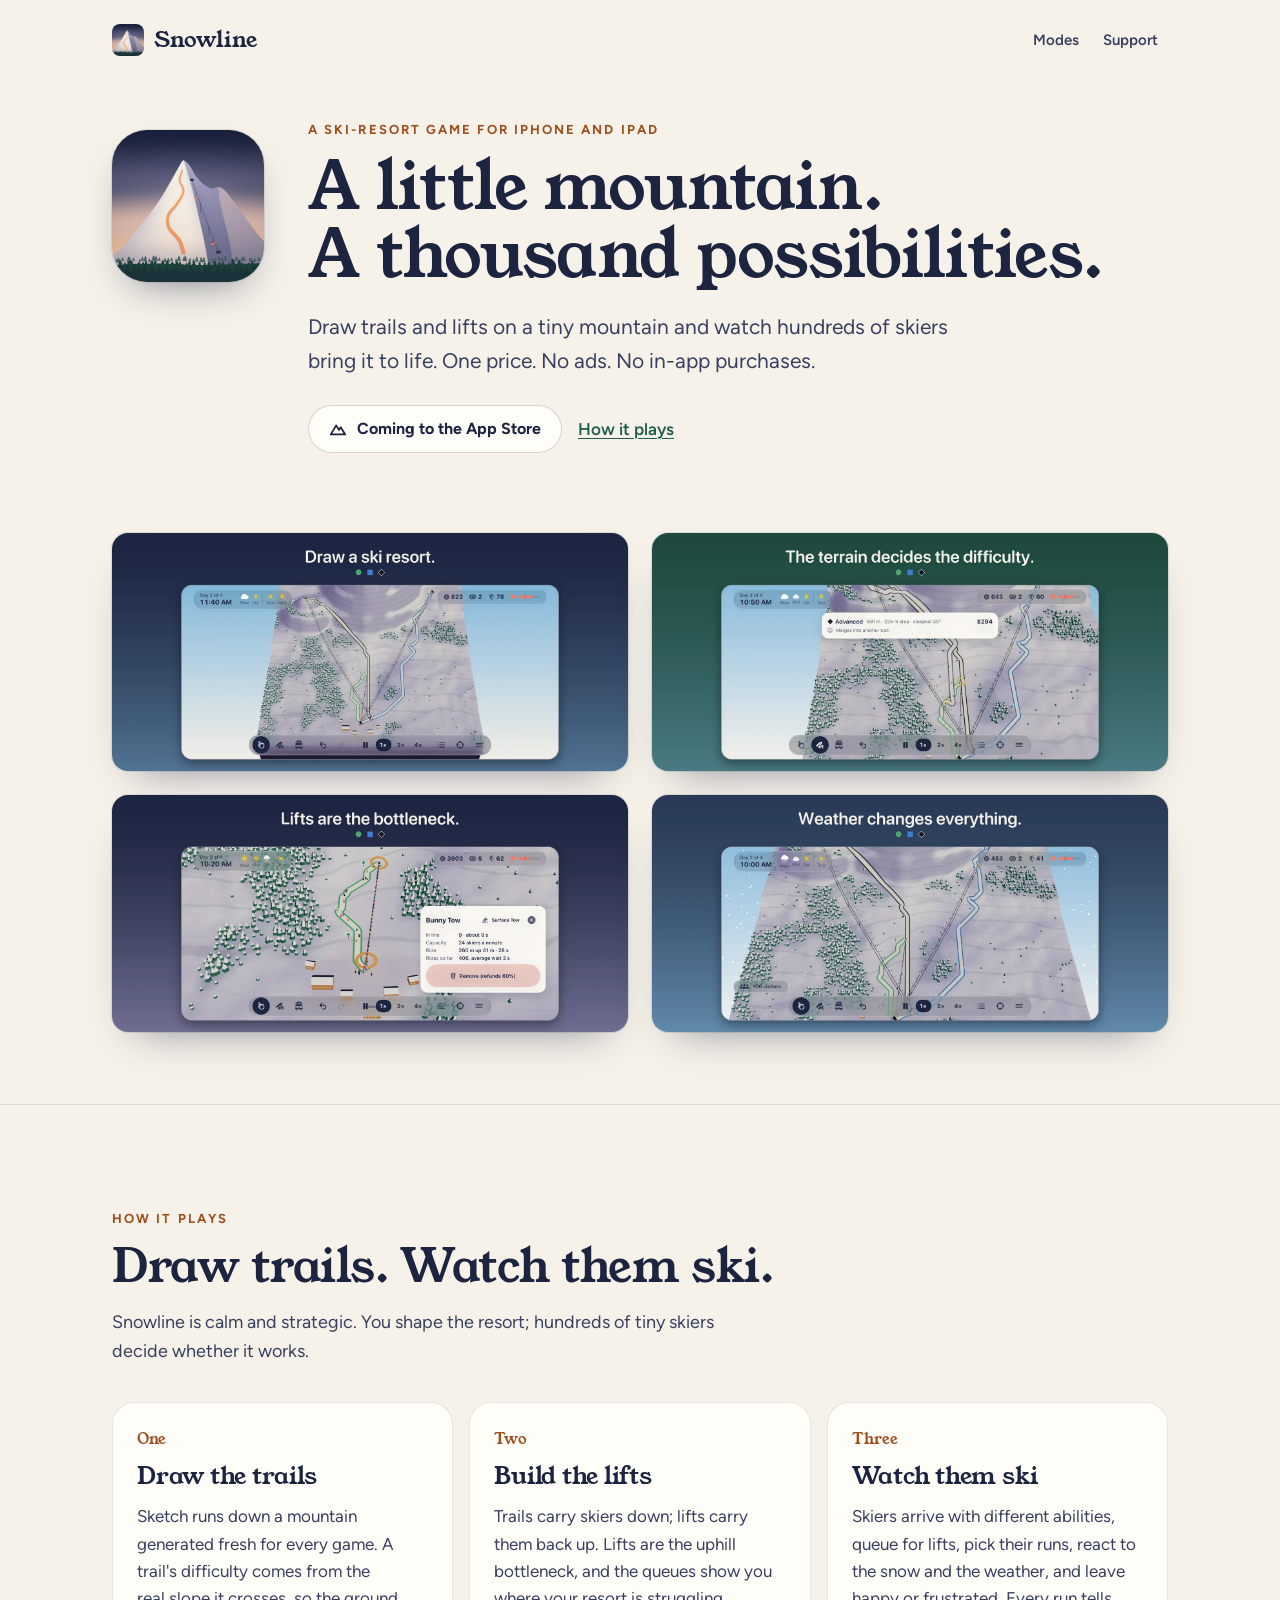
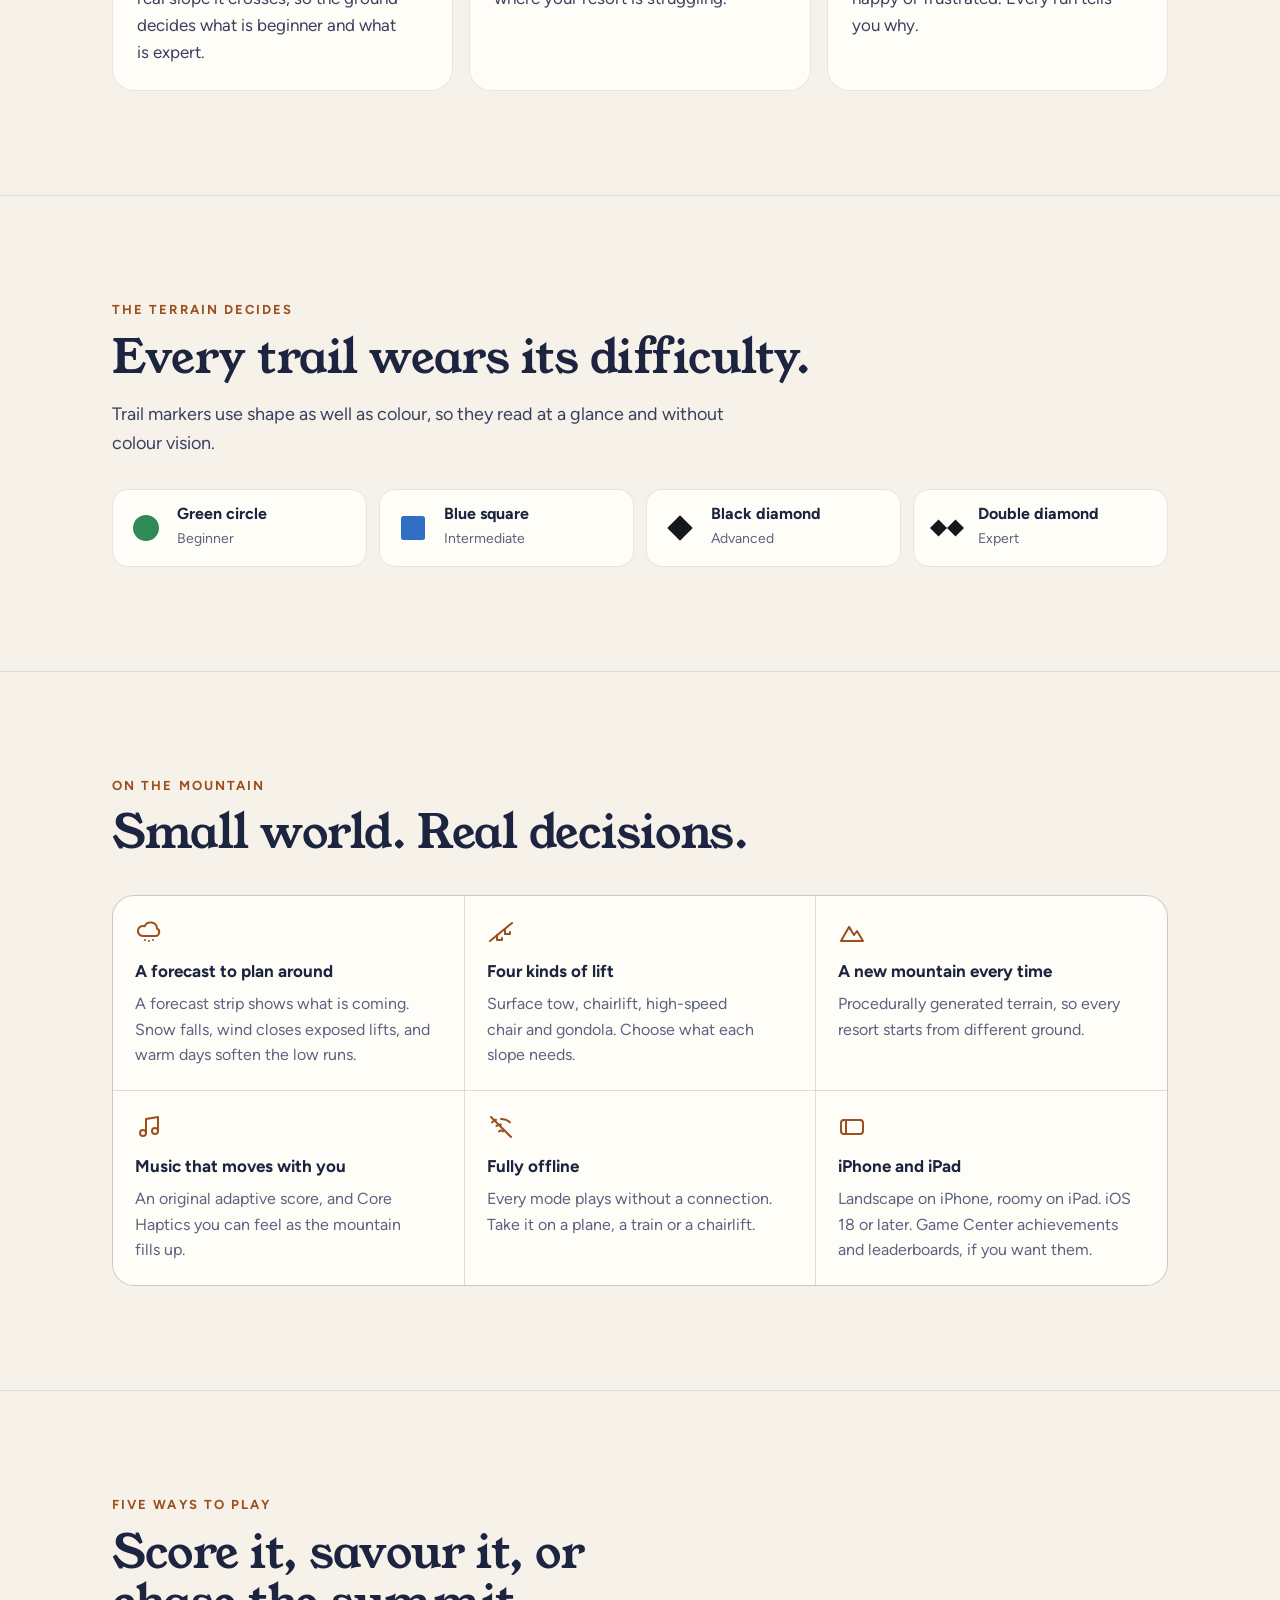
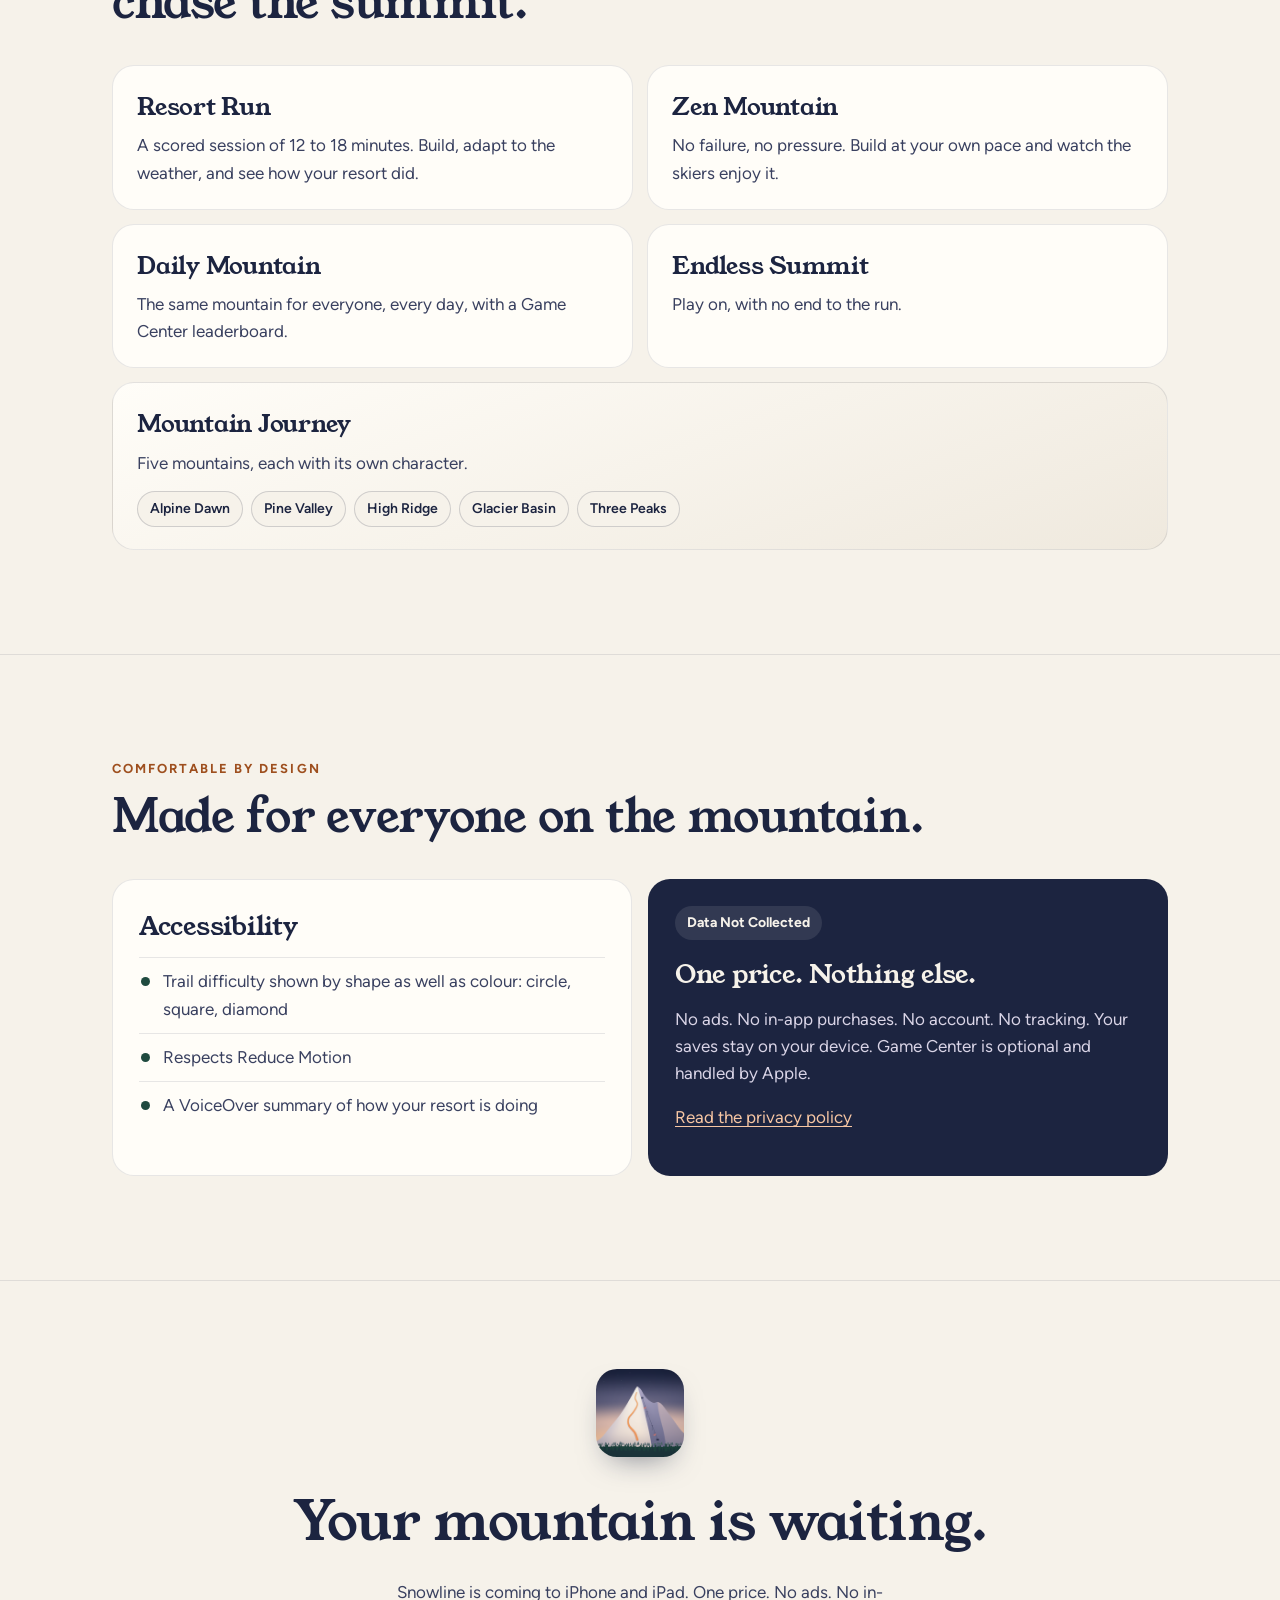
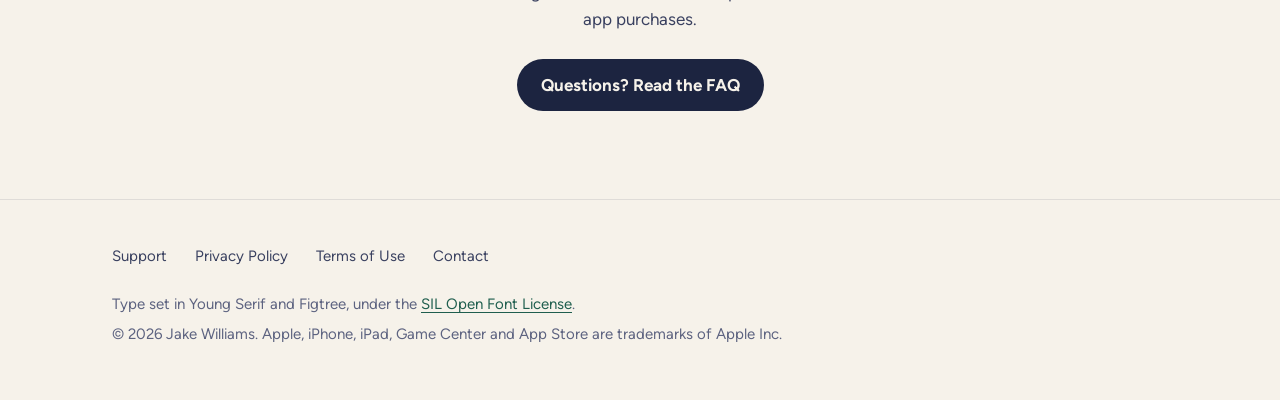
==== index.html @ d4b4fb96 "Update screenshots, icon and listing copy from the Snowline repo" ====
<!DOCTYPE html>
<html lang="en">
<head>
<meta charset="UTF-8">
<meta name="viewport" content="width=device-width, initial-scale=1">
<title>Snowline: Ski Resort Builder for iPhone and iPad</title>
<meta name="description" content="Snowline is a calm, strategic ski-resort game. Draw trails and lifts on a miniature mountain and watch hundreds of tiny skiers bring it to life. One price. No ads. No in-app purchases.">
<meta name="color-scheme" content="light dark">
<meta name="theme-color" content="#F6F2EA" media="(prefers-color-scheme: light)">
<meta name="theme-color" content="#141A30" media="(prefers-color-scheme: dark)">
<link rel="canonical" href="https://jakeintech.github.io/snowline-site/">
<link rel="icon" type="image/png" href="assets/img/favicon.png">
<link rel="apple-touch-icon" href="assets/img/apple-touch-icon.png">
<meta property="og:type" content="website">
<meta property="og:site_name" content="Snowline">
<meta property="og:title" content="Snowline: a little mountain, a thousand possibilities">
<meta property="og:description" content="A calm, strategic ski-resort game. Draw trails and lifts; hundreds of tiny skiers do the rest.">
<meta property="og:url" content="https://jakeintech.github.io/snowline-site/">
<meta property="og:image" content="https://jakeintech.github.io/snowline-site/assets/img/og.png">
<meta property="og:image:width" content="1200">
<meta property="og:image:height" content="630">
<meta property="og:image:alt" content="Snowline. A little mountain. A thousand possibilities.">
<meta name="twitter:card" content="summary_large_image">
<meta name="twitter:title" content="Snowline: a little mountain, a thousand possibilities">
<meta name="twitter:description" content="A calm, strategic ski-resort game for iPhone and iPad. Draw trails. Watch them ski.">
<meta name="twitter:image" content="https://jakeintech.github.io/snowline-site/assets/img/og.png">
<link rel="preload" href="assets/fonts/young-serif-400.woff2" as="font" type="font/woff2" crossorigin>
<link rel="preload" href="assets/fonts/figtree-var.woff2" as="font" type="font/woff2" crossorigin>
<link rel="stylesheet" href="assets/site.css">
<script type="application/ld+json">
{
  "@context": "https://schema.org",
  "@type": "VideoGame",
  "name": "Snowline: Ski Resort Builder",
  "description": "A calm, strategic ski-resort game. Draw trails and lifts on a procedurally generated miniature mountain and watch hundreds of tiny autonomous skiers bring it to life.",
  "genre": ["Simulation", "Strategy"],
  "gamePlatform": ["iPhone", "iPad"],
  "operatingSystem": "iOS 18 or later",
  "applicationCategory": "GameApplication",
  "url": "https://jakeintech.github.io/snowline-site/",
  "author": { "@type": "Person", "name": "Jake Williams" }
}
</script>
</head>
<body>
<a class="skip" href="#main">Skip to content</a>

<header class="wrap site-head">
  <a class="brand" href="./" aria-label="Snowline home">
    <img src="assets/img/icon-192.png" alt="" width="32" height="32">
    Snowline
  </a>
  <nav class="site-nav" aria-label="Site">
    <a href="#modes">Modes</a>
    <a href="support.html">Support</a>
  </nav>
</header>

<main id="main">

<section class="hero">
  <div class="wrap hero-grid">
    <img class="hero-icon" src="assets/img/icon-512.png" width="152" height="152" alt="The Snowline app icon: a snowy miniature mountain at dusk with a curving trail and a chairlift.">
    <div>
      <p class="tag">A ski-resort game for iPhone and iPad</p>
      <h1><span class="line">A little mountain.</span> <span class="line">A thousand possibilities.</span></h1>
      <!-- promo:start -->
      <p class="lede">Draw trails and lifts on a tiny mountain and watch hundreds of skiers bring it to life. One price. No ads. No in-app purchases.</p>
<!-- promo:end -->
      <div class="hero-cta">
        <span class="soon"><svg viewBox="0 0 20 20" fill="none" stroke="currentColor" stroke-width="2" stroke-linecap="round" stroke-linejoin="round" aria-hidden="true"><path d="M2 16 8 6l3 5 2-3 5 8Z"/></svg>Coming to the App Store</span>
        <a href="#how">How it plays</a>
      </div>
    </div>
  </div>
</section>

<section class="showcase" aria-label="A look at Snowline">
  <div class="wrap">
<!-- screenshots:start -->
    <h2 class="visually-hidden">Screenshots</h2>
    <ul class="shots">
      <li><img src="assets/img/shots/01-overview.webp" width="1600" height="736" alt="Draw a ski resort. A whole Snowline resort on its mountain, with trails, lifts and skiers."></li>
      <li><img src="assets/img/shots/02-drawing.webp" width="1600" height="736" loading="lazy" alt="The terrain decides the difficulty. A trail being drawn down the mountain, its difficulty marker set by the slope."></li>
      <li><img src="assets/img/shots/03-queue.webp" width="1600" height="736" loading="lazy" alt="Lifts are the bottleneck. Skiers queueing at the base of a busy lift."></li>
      <li><img src="assets/img/shots/04-snowfall.webp" width="1600" height="736" loading="lazy" alt="Weather changes everything. Snow falling on the resort while the forecast strip shows the weather ahead."></li>
    </ul>
<!-- screenshots:end -->
  </div>
</section>

<section class="section" id="how">
  <div class="wrap">
    <p class="tag">How it plays</p>
    <h2>Draw trails. Watch them ski.</h2>
    <p class="intro">Snowline is calm and strategic. You shape the resort; hundreds of tiny skiers decide whether it works.</p>
    <ol class="steps">
      <li><span class="n">One</span><h3>Draw the trails</h3><p>Sketch runs down a mountain generated fresh for every game. A trail's difficulty comes from the real slope it crosses, so the ground decides what is beginner and what is expert.</p></li>
      <li><span class="n">Two</span><h3>Build the lifts</h3><p>Trails carry skiers down; lifts carry them back up. Lifts are the uphill bottleneck, and the queues show you where your resort is struggling.</p></li>
      <li><span class="n">Three</span><h3>Watch them ski</h3><p>Skiers arrive with different abilities, queue for lifts, pick their runs, react to the snow and the weather, and leave happy or frustrated. Every run tells you why.</p></li>
    </ol>
  </div>
</section>

<section class="section" id="terrain">
  <div class="wrap">
    <p class="tag">The terrain decides</p>
    <h2>Every trail wears its difficulty.</h2>
    <p class="intro">Trail markers use shape as well as colour, so they read at a glance and without colour vision.</p>
    <ul class="markers">
      <li><svg viewBox="0 0 34 34" aria-hidden="true"><circle cx="17" cy="17" r="13" fill="var(--m-green)"/></svg><div><b>Green circle</b><span>Beginner</span></div></li>
      <li><svg viewBox="0 0 34 34" aria-hidden="true"><rect x="5" y="5" width="24" height="24" rx="2.5" fill="var(--m-blue)"/></svg><div><b>Blue square</b><span>Intermediate</span></div></li>
      <li><svg viewBox="0 0 34 34" aria-hidden="true"><rect class="mk-black" x="8" y="8" width="18" height="18" transform="rotate(45 17 17)"/></svg><div><b>Black diamond</b><span>Advanced</span></div></li>
      <li><svg viewBox="0 0 34 34" aria-hidden="true"><rect class="mk-black" x="2.5" y="11" width="12" height="12" transform="rotate(45 8.5 17)"/><rect class="mk-black" x="19.5" y="11" width="12" height="12" transform="rotate(45 25.5 17)"/></svg><div><b>Double diamond</b><span>Expert</span></div></li>
    </ul>
  </div>
</section>

<section class="section" id="features">
  <div class="wrap">
    <p class="tag">On the mountain</p>
    <h2>Small world. Real decisions.</h2>
    <div class="grid">
      <div>
        <svg class="ico" viewBox="0 0 28 28" fill="none" stroke="currentColor" stroke-width="2" stroke-linecap="round" stroke-linejoin="round" aria-hidden="true"><path d="M8 18a5 5 0 1 1 1.6-9.7A6.5 6.5 0 0 1 22 10.5 4 4 0 0 1 21 18Z"/><path d="M10 22v.01M14 23v.01M18 22v.01"/></svg>
        <h3>A forecast to plan around</h3>
        <p>A forecast strip shows what is coming. Snow falls, wind closes exposed lifts, and warm days soften the low runs.</p>
      </div>
      <div>
        <svg class="ico" viewBox="0 0 28 28" fill="none" stroke="currentColor" stroke-width="2" stroke-linecap="round" stroke-linejoin="round" aria-hidden="true"><path d="M3 23 25 5"/><path d="M10 17v5h5v-2M18 11v5h5v-2"/></svg>
        <h3>Four kinds of lift</h3>
        <p>Surface tow, chairlift, high-speed chair and gondola. Choose what each slope needs.</p>
      </div>
      <div>
        <svg class="ico" viewBox="0 0 28 28" fill="none" stroke="currentColor" stroke-width="2" stroke-linecap="round" stroke-linejoin="round" aria-hidden="true"><path d="M3 23 11 9l5 8 3-4 6 10Z"/><path d="M11 9l2 3"/></svg>
        <h3>A new mountain every time</h3>
        <p>Procedurally generated terrain, so every resort starts from different ground.</p>
      </div>
      <div>
        <svg class="ico" viewBox="0 0 28 28" fill="none" stroke="currentColor" stroke-width="2" stroke-linecap="round" stroke-linejoin="round" aria-hidden="true"><path d="M11 20V6l12-2v14"/><circle cx="8" cy="20" r="3"/><circle cx="20" cy="18" r="3"/></svg>
        <h3>Music that moves with you</h3>
        <p>An original adaptive score, and Core Haptics you can feel as the mountain fills up.</p>
      </div>
      <div>
        <svg class="ico" viewBox="0 0 28 28" fill="none" stroke="currentColor" stroke-width="2" stroke-linecap="round" stroke-linejoin="round" aria-hidden="true"><path d="M4 4l20 20"/><path d="M9.5 13a6 6 0 0 1 4.4-1.6M5 9.4a12 12 0 0 1 4-2.6M14 6a12 12 0 0 1 9 3.4M12 18.5a2.5 2.5 0 0 1 4 0"/></svg>
        <h3>Fully offline</h3>
        <p>Every mode plays without a connection. Take it on a plane, a train or a chairlift.</p>
      </div>
      <div>
        <svg class="ico" viewBox="0 0 28 28" fill="none" stroke="currentColor" stroke-width="2" stroke-linecap="round" stroke-linejoin="round" aria-hidden="true"><rect x="3" y="7" width="22" height="14" rx="3"/><path d="M8 7v14"/></svg>
        <h3>iPhone and iPad</h3>
        <p>Landscape on iPhone, roomy on iPad. iOS 18 or later. Game Center achievements and leaderboards, if you want them.</p>
      </div>
    </div>
  </div>
</section>

<section class="section" id="modes">
  <div class="wrap">
    <p class="tag">Five ways to play</p>
    <h2>Score it, savour it, or chase the summit.</h2>
    <ul class="modes">
      <li><h3>Resort Run</h3><p>A scored session of 12 to 18 minutes. Build, adapt to the weather, and see how your resort did.</p></li>
      <li><h3>Zen Mountain</h3><p>No failure, no pressure. Build at your own pace and watch the skiers enjoy it.</p></li>
      <li><h3>Daily Mountain</h3><p>The same mountain for everyone, every day, with a Game Center leaderboard.</p></li>
      <li><h3>Endless Summit</h3><p>Play on, with no end to the run.</p></li>
      <li class="journey"><h3>Mountain Journey</h3><p>Five mountains, each with its own character.</p>
        <ul class="peaks" aria-label="The five Journey mountains">
          <li>Alpine Dawn</li><li>Pine Valley</li><li>High Ridge</li><li>Glacier Basin</li><li>Three Peaks</li>
        </ul>
      </li>
    </ul>
  </div>
</section>

<section class="section" id="accessibility">
  <div class="wrap">
    <p class="tag">Comfortable by design</p>
    <h2>Made for everyone on the mountain.</h2>
    <div class="split">
      <div class="panel">
        <h3>Accessibility</h3>
        <ul>
          <li>Trail difficulty shown by shape as well as colour: circle, square, diamond</li>
          <li>Respects Reduce Motion</li>
          <li>A VoiceOver summary of how your resort is doing</li>
        </ul>
      </div>
      <div class="panel privacy">
        <span class="label">Data Not Collected</span>
        <h3>One price. Nothing else.</h3>
        <p>No ads. No in-app purchases. No account. No tracking. Your saves stay on your device. Game Center is optional and handled by Apple.</p>
        <p><a href="privacy-policy.html">Read the privacy policy</a></p>
      </div>
    </div>
  </div>
</section>

<section class="closing">
  <div class="wrap">
    <img src="assets/img/icon-192.png" width="88" height="88" alt="">
    <h2>Your mountain is waiting.</h2>
    <p>Snowline is coming to iPhone and iPad. One price. No ads. No in-app purchases.</p>
    <a class="btn" href="support.html">Questions? Read the FAQ</a>
  </div>
</section>

</main>

<footer class="site-foot">
  <div class="wrap">
    <nav aria-label="Footer">
      <a href="support.html">Support</a>
      <a href="privacy-policy.html">Privacy Policy</a>
      <a href="terms-of-service.html">Terms of Use</a>
      <a href="mailto:info@jakeawilliams.com">Contact</a>
    </nav>
    <p>Type set in Young Serif and Figtree, under the <a href="assets/fonts/OFL-YoungSerif.txt">SIL Open Font License</a>.</p>
    <p>&copy; 2026 Jake Williams. Apple, iPhone, iPad, Game Center and App Store are trademarks of Apple Inc.</p>
  </div>
</footer>
<script>
  // The illustration is animated with SVG; hold it still for people who prefer reduced motion.
  (function () {
    var svg = document.querySelector("svg.anim");
    if (!svg || !svg.pauseAnimations) return;
    var mq = window.matchMedia("(prefers-reduced-motion: reduce)");
    function apply() { if (mq.matches) svg.pauseAnimations(); else svg.unpauseAnimations(); }
    if (mq.addEventListener) mq.addEventListener("change", apply);
    apply();
  })();
</script>
</body>
</html>
---- assets/site.css ----
/* Snowline site. Palette from the game: evergreen, glacier blue, ivory snow, lavender shadow,
   amber, coral, sunset peach and twilight navy. Type: Young Serif (display) and Figtree (text),
   both SIL Open Font License, self-hosted (see fonts/OFL-*.txt). */
@font-face { font-family: "Young Serif"; src: url("fonts/young-serif-400.woff2") format("woff2"); font-weight: 400; font-style: normal; font-display: swap; }
@font-face { font-family: "Figtree"; src: url("fonts/figtree-var.woff2") format("woff2"); font-weight: 300 900; font-style: normal; font-display: swap; }

:root {
  /* brand */
  --evergreen: #1F4A3F;
  --glacier: #7FB7D9;
  --ivory: #F6F2EA;
  --lavender: #A9A2C9;
  --amber: #F2A65A;
  --coral: #EE7B6A;
  --peach: #F7C6A3;
  --navy: #1C2440;
  /* trail markers */
  --m-green: #2E8B57;
  --m-blue: #2F6FC4;
  --m-black: #15171F;

  /* light theme (default) */
  --bg: #F6F2EA;
  --bg2: #EFE9DE;
  --card: #FFFDF8;
  --ink: #1C2440;
  --ink2: #3A4160;
  --ink3: #5D6380;
  --line: rgba(28, 36, 64, 0.10);
  --line2: rgba(28, 36, 64, 0.18);
  --link: #1F5E4E;
  --link-hover: #1C2440;
  --btn-bg: #1C2440;
  --btn-ink: #F6F2EA;
  --btn-hover: #2B3660;
  --accent: #9E4F1E;           /* amber, darkened for 4.5:1+ on ivory and card */
  --focus: #2F6FC4;
  --sky-top: #1C2440;
  --sky-mid: #6E6A9A;
  --sky-low: #F7C6A3;
  --snow: #F6F2EA;
  --snow-shade: #A9A2C9;
  --pine: #1F4A3F;
  --pine-far: #4F7A72;
  --serif: "Young Serif", "Iowan Old Style", Georgia, serif;
  --sans: "Figtree", -apple-system, BlinkMacSystemFont, "Helvetica Neue", Arial, sans-serif;
  --gutter: 16px;
  --wide: 1120px;
  --text: 680px;
  --radius: 22px;
  color-scheme: light;
}

@media (prefers-color-scheme: dark) {
  :root:not([data-theme="light"]) {
    --bg: #141A30;
    --bg2: #1A2140;
    --card: #1F274A;
    --ink: #F6F2EA;
    --ink2: #D9D4E6;
    --ink3: #A9A6C2;
    --line: rgba(246, 242, 234, 0.09);
    --line2: rgba(246, 242, 234, 0.16);
    --link: #9CCBE6;
    --link-hover: #F7C6A3;
    --btn-bg: #F2A65A;
    --btn-ink: #1C2440;
    --btn-hover: #F7C6A3;
    --accent: #F2A65A;
    --focus: #9CCBE6;
    --sky-top: #0E1226;
    --sky-mid: #3A3D6A;
    --sky-low: #B9786C;
    --snow: #D9D4E6;
    --snow-shade: #6F6A99;
    --pine: #163A33;
    --pine-far: #2C524C;
    --m-black: #0B0C12;
    color-scheme: dark;
  }
}
:root[data-theme="dark"] {
  --bg: #141A30; --bg2: #1A2140; --card: #1F274A;
  --ink: #F6F2EA; --ink2: #D9D4E6; --ink3: #A9A6C2;
  --line: rgba(246, 242, 234, 0.09); --line2: rgba(246, 242, 234, 0.16);
  --link: #9CCBE6; --link-hover: #F7C6A3;
  --btn-bg: #F2A65A; --btn-ink: #1C2440; --btn-hover: #F7C6A3;
  --accent: #F2A65A; --focus: #9CCBE6;
  --sky-top: #0E1226; --sky-mid: #3A3D6A; --sky-low: #B9786C;
  --snow: #D9D4E6; --snow-shade: #6F6A99; --pine: #163A33; --pine-far: #2C524C; --m-black: #0B0C12;
  color-scheme: dark;
}

* { box-sizing: border-box; }
html { -webkit-text-size-adjust: 100%; scroll-behavior: smooth; }
body {
  margin: 0;
  background: var(--bg);
  color: var(--ink2);
  font-family: var(--sans);
  font-size: 17px;
  line-height: 1.6;
  -webkit-font-smoothing: antialiased;
  overflow-x: hidden;
}
img, svg { max-width: 100%; height: auto; display: block; }
a { color: var(--link); text-underline-offset: 3px; text-decoration-thickness: 1px; }
a:hover { color: var(--link-hover); }
:focus-visible { outline: 3px solid var(--focus); outline-offset: 3px; border-radius: 6px; }
h1, h2, h3 { color: var(--ink); font-family: var(--serif); font-weight: 400; letter-spacing: -0.01em; text-wrap: balance; margin: 0; }
p { margin: 0 0 1em; text-wrap: pretty; }
.wrap { max-width: var(--wide); margin: 0 auto; padding: 0 var(--gutter); }
.skip { position: absolute; left: -999px; }
.skip:focus { left: var(--gutter); top: 12px; background: var(--card); color: var(--ink); padding: 8px 12px; z-index: 10; }
.visually-hidden { position: absolute; width: 1px; height: 1px; overflow: hidden; clip: rect(0 0 0 0); white-space: nowrap; }

.tag {
  font-size: 13px;
  font-weight: 700;
  letter-spacing: 0.16em;
  text-transform: uppercase;
  color: var(--accent);
  margin: 0 0 12px;
}

/* Header */
.site-head { display: flex; align-items: center; justify-content: space-between; gap: 16px; padding-top: 18px; padding-bottom: 18px; }
.brand { display: inline-flex; align-items: center; gap: 10px; color: var(--ink); text-decoration: none; font-family: var(--serif); font-size: 22px; min-height: 44px; }
.brand img { width: 32px; height: 32px; border-radius: 8px; }
.site-nav { display: flex; align-items: center; gap: 4px; font-size: 15px; font-weight: 600; }
.site-nav a { color: var(--ink2); text-decoration: none; padding: 10px 10px; border-radius: 10px; }
.site-nav a:hover { color: var(--ink); background: var(--bg2); }

/* Buttons and badges */
.btn {
  display: inline-flex; align-items: center; justify-content: center; gap: 10px;
  min-height: 52px; padding: 0 24px;
  background: var(--btn-bg); color: var(--btn-ink);
  border-radius: 999px; text-decoration: none;
  font-weight: 700; font-size: 17px;
  transition: background-color 0.15s ease;
}
.btn:hover { background: var(--btn-hover); color: var(--btn-ink); }
.soon {
  display: inline-flex; align-items: center; gap: 10px; min-height: 48px; padding: 0 20px;
  border: 1.5px solid var(--line2); border-radius: 999px; color: var(--ink); font-weight: 700; font-size: 16px;
  background: var(--card);
}
.soon svg { width: 18px; height: 18px; flex: none; }
.fine { font-size: 15px; color: var(--ink3); margin: 14px 0 0; }

/* Hero */
.hero { position: relative; padding: 24px 0 56px; }
.hero-grid { display: grid; gap: 32px; align-items: center; }
.hero-icon { width: 112px; height: 112px; border-radius: 26px; box-shadow: 0 18px 40px -18px rgba(28, 36, 64, 0.55), 0 0 0 1px var(--line); }
.hero h1 { font-size: clamp(40px, 8.4vw, 66px); line-height: 1.04; margin: 22px 0 0; }
.hero h1 .line { display: block; }
.hero .lede { font-size: clamp(18px, 2.3vw, 21px); color: var(--ink2); max-width: 32em; margin: 20px 0 28px; }
.hero-cta { display: flex; flex-wrap: wrap; align-items: center; gap: 12px 16px; }
.hero-cta a { font-weight: 600; }

/* Showcase: screenshots or the illustration */
.showcase { padding: 8px 0 72px; }
.scene {
  border-radius: calc(var(--radius) + 6px); overflow: hidden;
  box-shadow: 0 30px 60px -30px rgba(28, 36, 64, 0.5), 0 0 0 1px var(--line);
  background: var(--sky-top);
}
.scene svg { width: 100%; height: auto; }
.scene-note { text-align: center; font-size: 15px; color: var(--ink3); margin: 16px 0 0; }
.shots { display: grid; grid-template-columns: 1fr; gap: 18px; margin: 0; padding: 0; list-style: none; }
.shots figure { margin: 0; }
.shots img { width: 100%; border-radius: 16px; box-shadow: 0 20px 40px -24px rgba(28, 36, 64, 0.55), 0 0 0 1px var(--line); }
.shots figcaption { font-size: 15px; color: var(--ink3); margin-top: 10px; }

/* Sections */
.section { padding: 72px 0; border-top: 1px solid var(--line); }
.section h2 { font-size: clamp(30px, 5.2vw, 46px); line-height: 1.1; max-width: 18em; }
.section .intro { max-width: 36em; margin-top: 16px; font-size: 18px; }

/* How it plays */
.steps { list-style: none; margin: 36px 0 0; padding: 0; display: grid; gap: 16px; counter-reset: step; }
.steps li { background: var(--card); border: 1px solid var(--line); border-radius: var(--radius); padding: 24px; position: relative; }
.steps .n { font-family: var(--serif); font-size: 15px; color: var(--accent); display: block; margin-bottom: 6px; }
.steps h3 { font-size: 24px; margin-bottom: 8px; }
.steps p { margin: 0; }

/* Trail markers */
.markers { list-style: none; margin: 32px 0 0; padding: 0; display: grid; grid-template-columns: repeat(2, 1fr); gap: 12px; }
.markers li { display: flex; align-items: center; gap: 14px; background: var(--card); border: 1px solid var(--line); border-radius: 16px; padding: 14px 16px; }
.markers svg { width: 34px; height: 34px; flex: none; }
.markers b { display: block; color: var(--ink); font-size: 16px; line-height: 1.25; }
.markers span { font-size: 14px; color: var(--ink3); }
.mk-black { fill: var(--m-black); stroke: var(--ink); stroke-width: 0; }
:root[data-theme="dark"] .mk-black { stroke-width: 1.5; }
@media (prefers-color-scheme: dark) { :root:not([data-theme="light"]) .mk-black { stroke-width: 1.5; } }

/* Feature grid */
.grid { display: grid; grid-template-columns: 1fr; gap: 1px; background: var(--line); border: 1px solid var(--line); border-radius: var(--radius); overflow: hidden; margin-top: 36px; }
.grid > div { background: var(--card); padding: 22px; }
.grid h3 { font-family: var(--sans); font-weight: 700; font-size: 17px; letter-spacing: 0; margin-bottom: 6px; }
.grid p { font-size: 16px; margin: 0; color: var(--ink3); }
.grid .ico { width: 28px; height: 28px; margin-bottom: 12px; color: var(--accent); }

/* Modes */
.modes { list-style: none; margin: 36px 0 0; padding: 0; display: grid; gap: 14px; }
.modes li { border-radius: var(--radius); padding: 22px 24px; background: var(--card); border: 1px solid var(--line); }
.modes h3 { font-size: 24px; margin-bottom: 6px; }
.modes p { margin: 0; }
.modes .journey { background: linear-gradient(160deg, var(--card), var(--bg2)); }
.peaks { display: flex; flex-wrap: wrap; gap: 8px; margin: 14px 0 0; padding: 0; list-style: none; }
.peaks li { padding: 6px 12px; border-radius: 999px; background: var(--bg); border: 1px solid var(--line2); font-size: 14px; font-weight: 600; color: var(--ink); }

/* Accessibility and privacy */
.split { display: grid; gap: 16px; margin-top: 36px; }
.panel { background: var(--card); border: 1px solid var(--line); border-radius: var(--radius); padding: 26px; }
.panel h3 { font-size: 26px; margin-bottom: 10px; }
.panel ul { margin: 0; padding: 0; list-style: none; }
.panel li { padding: 10px 0 10px 24px; border-top: 1px solid var(--line); position: relative; }
.panel li::before { content: ""; position: absolute; left: 2px; top: 19px; width: 9px; height: 9px; border-radius: 50%; background: var(--evergreen); }
:root[data-theme="dark"] .panel li::before { background: var(--glacier); }
@media (prefers-color-scheme: dark) { :root:not([data-theme="light"]) .panel li::before { background: var(--glacier); } }
.panel.privacy { background: var(--navy); border-color: transparent; color: #D9D4E6; }
.panel.privacy h3 { color: var(--ivory); }
.panel.privacy a { color: var(--peach); }
.panel.privacy .label { display: inline-block; margin-bottom: 14px; padding: 6px 12px; border-radius: 999px; background: rgba(246, 242, 234, 0.1); color: var(--ivory); font-weight: 700; font-size: 14px; }

/* Closing */
.closing { padding: 88px 0; text-align: center; border-top: 1px solid var(--line); }
.closing img { width: 88px; height: 88px; border-radius: 21px; margin: 0 auto 22px; box-shadow: 0 14px 30px -14px rgba(28, 36, 64, 0.55); }
.closing h2 { font-size: clamp(32px, 6vw, 54px); margin-bottom: 14px; }
.closing p { max-width: 30em; margin: 0 auto 26px; }

/* Footer */
.site-foot { border-top: 1px solid var(--line); padding: 34px 0 48px; font-size: 15px; color: var(--ink3); }
.site-foot nav { display: flex; flex-wrap: wrap; gap: 4px 8px; margin: 0 0 14px -10px; }
.site-foot nav a { color: var(--ink2); text-decoration: none; padding: 10px; border-radius: 10px; }
.site-foot nav a:hover { color: var(--ink); background: var(--bg2); }
.site-foot p { margin: 0 0 6px; max-width: 56em; }

/* FAQ */
.faq { max-width: var(--text); margin-top: 20px; }
.faq details { border-top: 1px solid var(--line2); }
.faq details:last-child { border-bottom: 1px solid var(--line2); }
.faq summary { cursor: pointer; list-style: none; padding: 16px 40px 16px 0; min-height: 44px; position: relative; color: var(--ink); font-weight: 700; font-size: 17px; }
.faq summary::-webkit-details-marker { display: none; }
.faq summary::after { content: "+"; position: absolute; right: 6px; top: 10px; font-family: var(--serif); font-size: 26px; color: var(--accent); }
.faq details[open] summary::after { content: "\2013"; }
.faq details p { margin: 0 0 18px; max-width: 36em; }

/* Text pages: privacy, terms, support */
.doc { max-width: var(--text); margin: 0 auto; padding: 28px var(--gutter) 80px; }
.doc h1 { font-size: clamp(38px, 7vw, 56px); line-height: 1.08; margin-bottom: 10px; }
.doc .updated { font-size: 13px; font-weight: 700; letter-spacing: 0.12em; text-transform: uppercase; color: var(--ink3); margin-bottom: 30px; }
.doc h2 { font-size: 26px; margin: 44px 0 12px; }
.doc h3 { font-family: var(--sans); font-weight: 700; font-size: 17px; letter-spacing: 0; margin: 26px 0 8px; }
.doc ul { padding-left: 20px; margin: 0 0 1em; }
.doc li { margin-bottom: 6px; }
.doc strong { color: var(--ink); font-weight: 700; }
.summary { background: var(--card); border: 1px solid var(--line2); border-radius: var(--radius); padding: 22px 24px; margin: 0 0 12px; }
.summary p:last-child, .summary ul:last-child { margin-bottom: 0; }
.table-wrap { overflow-x: auto; margin: 0 0 1em; border: 1px solid var(--line2); border-radius: 14px; }
table { border-collapse: collapse; width: 100%; min-width: 520px; font-size: 15px; }
th, td { text-align: left; vertical-align: top; padding: 12px 14px; border-bottom: 1px solid var(--line); }
tr:last-child td { border-bottom: 0; }
th { font-size: 12px; font-weight: 700; letter-spacing: 0.12em; text-transform: uppercase; color: var(--ink3); background: var(--bg2); }
td:first-child { color: var(--ink); }
.contact-card { background: var(--card); border: 1.5px solid var(--accent); border-radius: var(--radius); padding: 24px; margin: 0 0 20px; }
.contact-card h2 { margin-top: 0; }
.contact-card p:last-child { margin-bottom: 0; }

@media (min-width: 720px) {
  :root { --gutter: 32px; }
  .hero { padding: 40px 0 72px; }
  .hero-grid { grid-template-columns: auto 1fr; gap: 44px; align-items: start; }
  .hero-icon { width: 152px; height: 152px; border-radius: 35px; margin-top: 10px; }
  .hero h1 { margin-top: 0; }
  .steps { grid-template-columns: repeat(3, 1fr); }
  .markers { grid-template-columns: repeat(4, 1fr); }
  .grid { grid-template-columns: repeat(3, 1fr); }
  .modes { grid-template-columns: repeat(2, 1fr); }
  .modes .journey { grid-column: span 2; }
  .split { grid-template-columns: 1fr 1fr; }
  .shots { grid-template-columns: 1fr 1fr; gap: 24px; }
  .section { padding: 104px 0; }
}
@media (prefers-reduced-motion: reduce) {
  html { scroll-behavior: auto; }
  .btn { transition: none; }
  .scene .skier { animation: none !important; }
}

/* Illustration pines */
.pine-far { fill: var(--pine-far); }
.pine { fill: var(--pine); }
.pine-near { fill: var(--navy); }
:root[data-theme="dark"] .pine-near { fill: #0B1020; }
@media (prefers-color-scheme: dark) { :root:not([data-theme="light"]) .pine-near { fill: #0B1020; } }
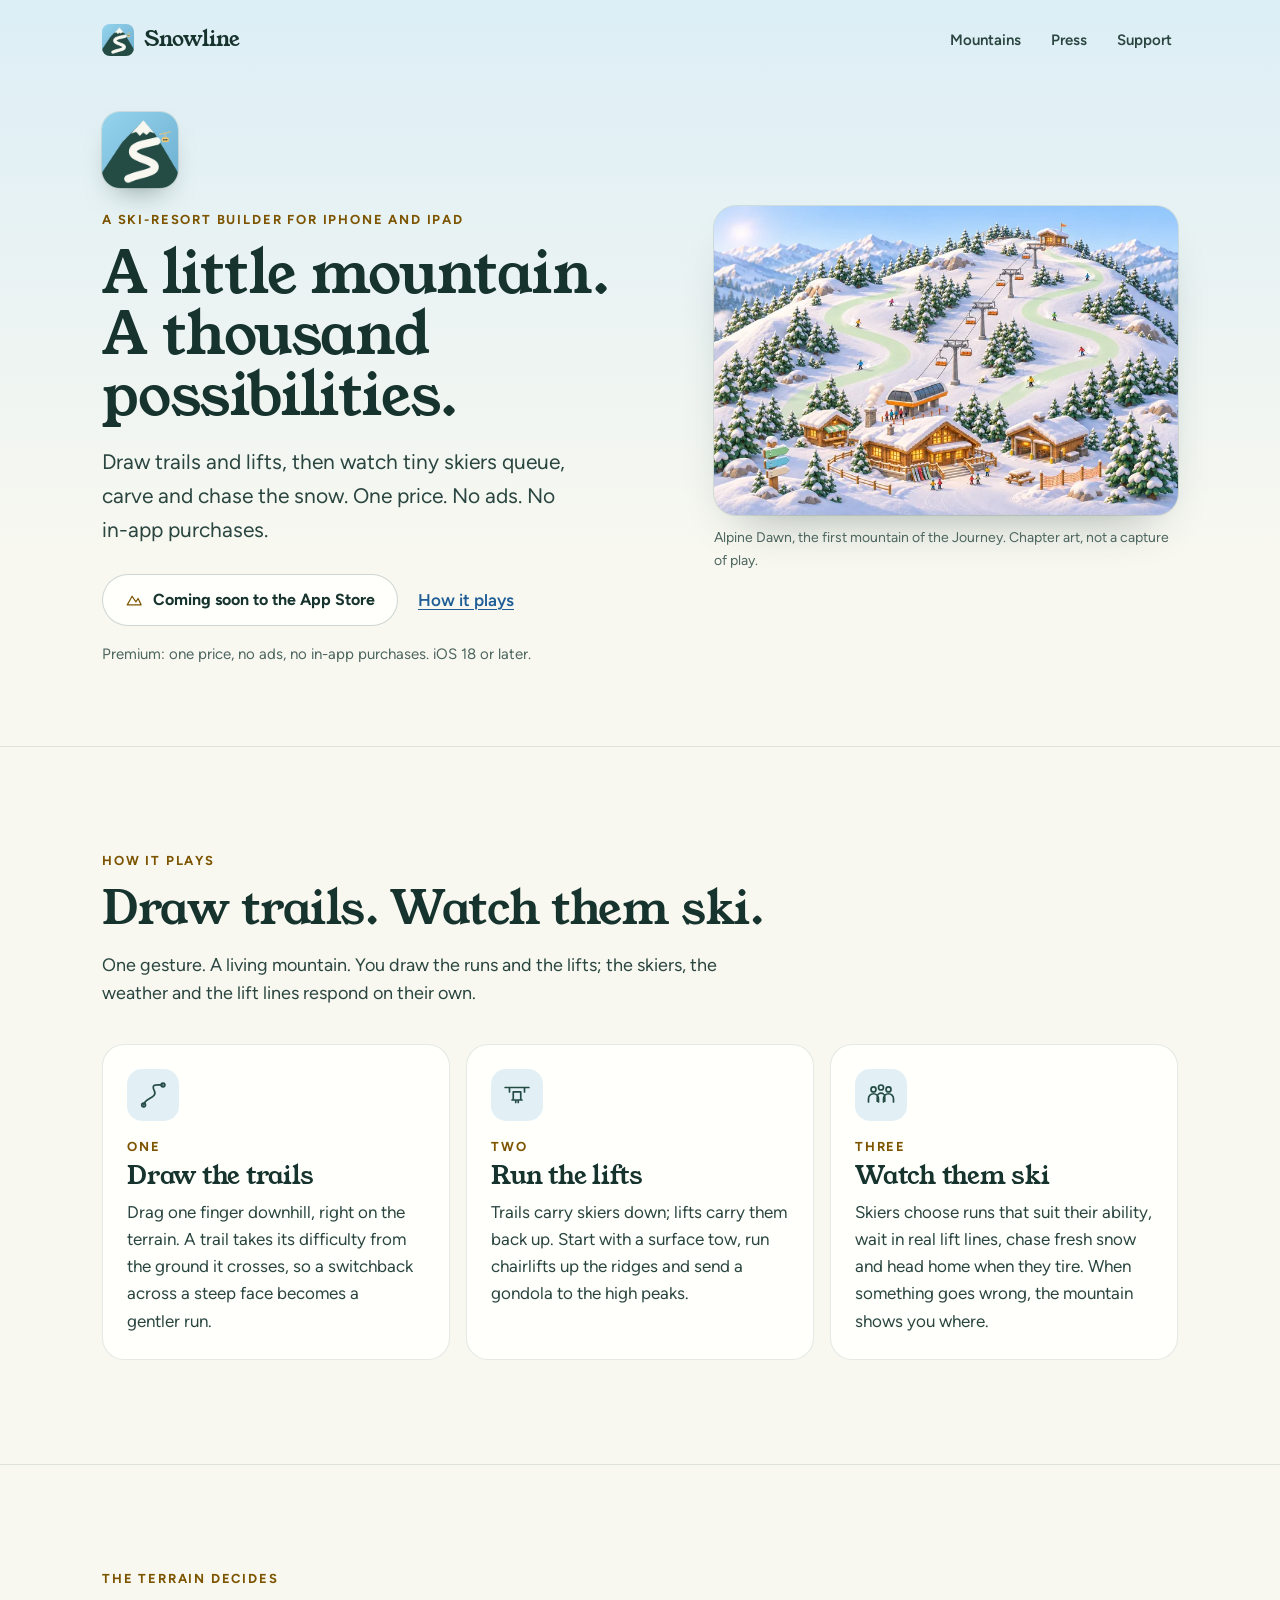
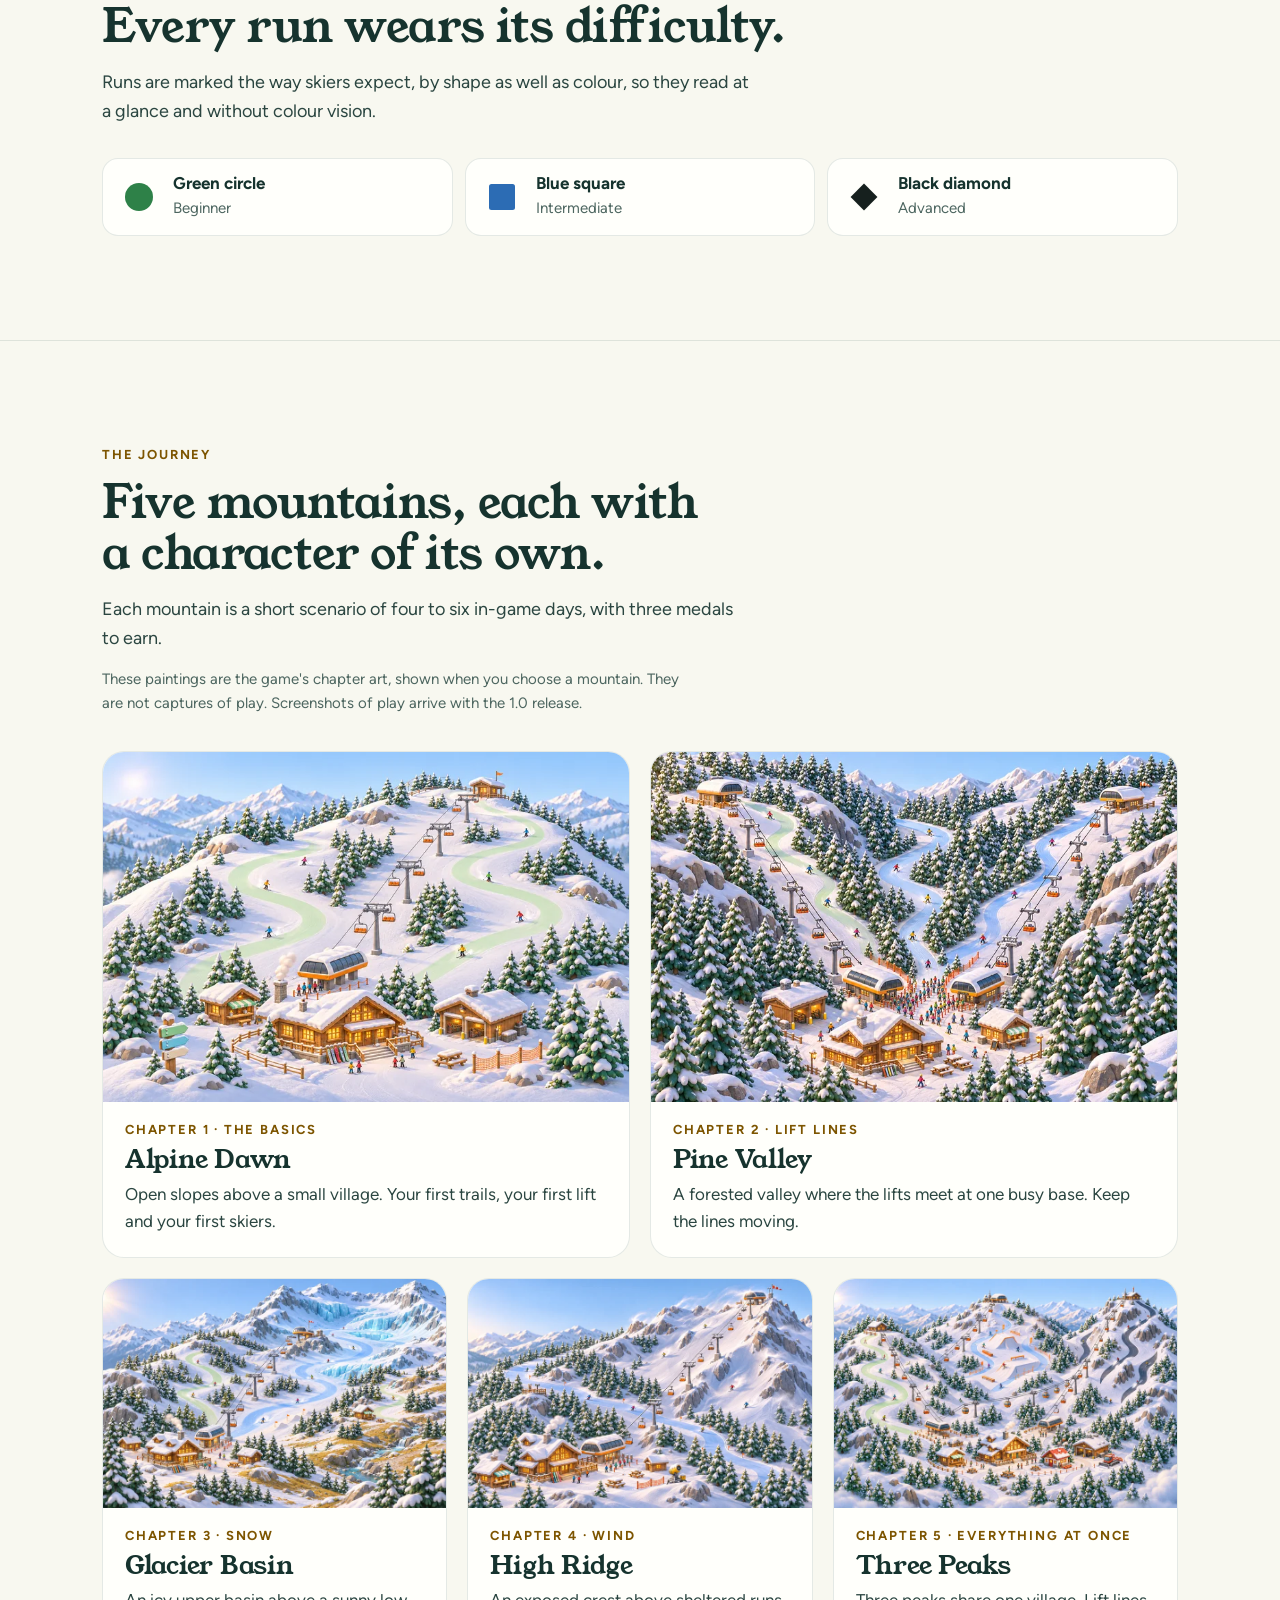
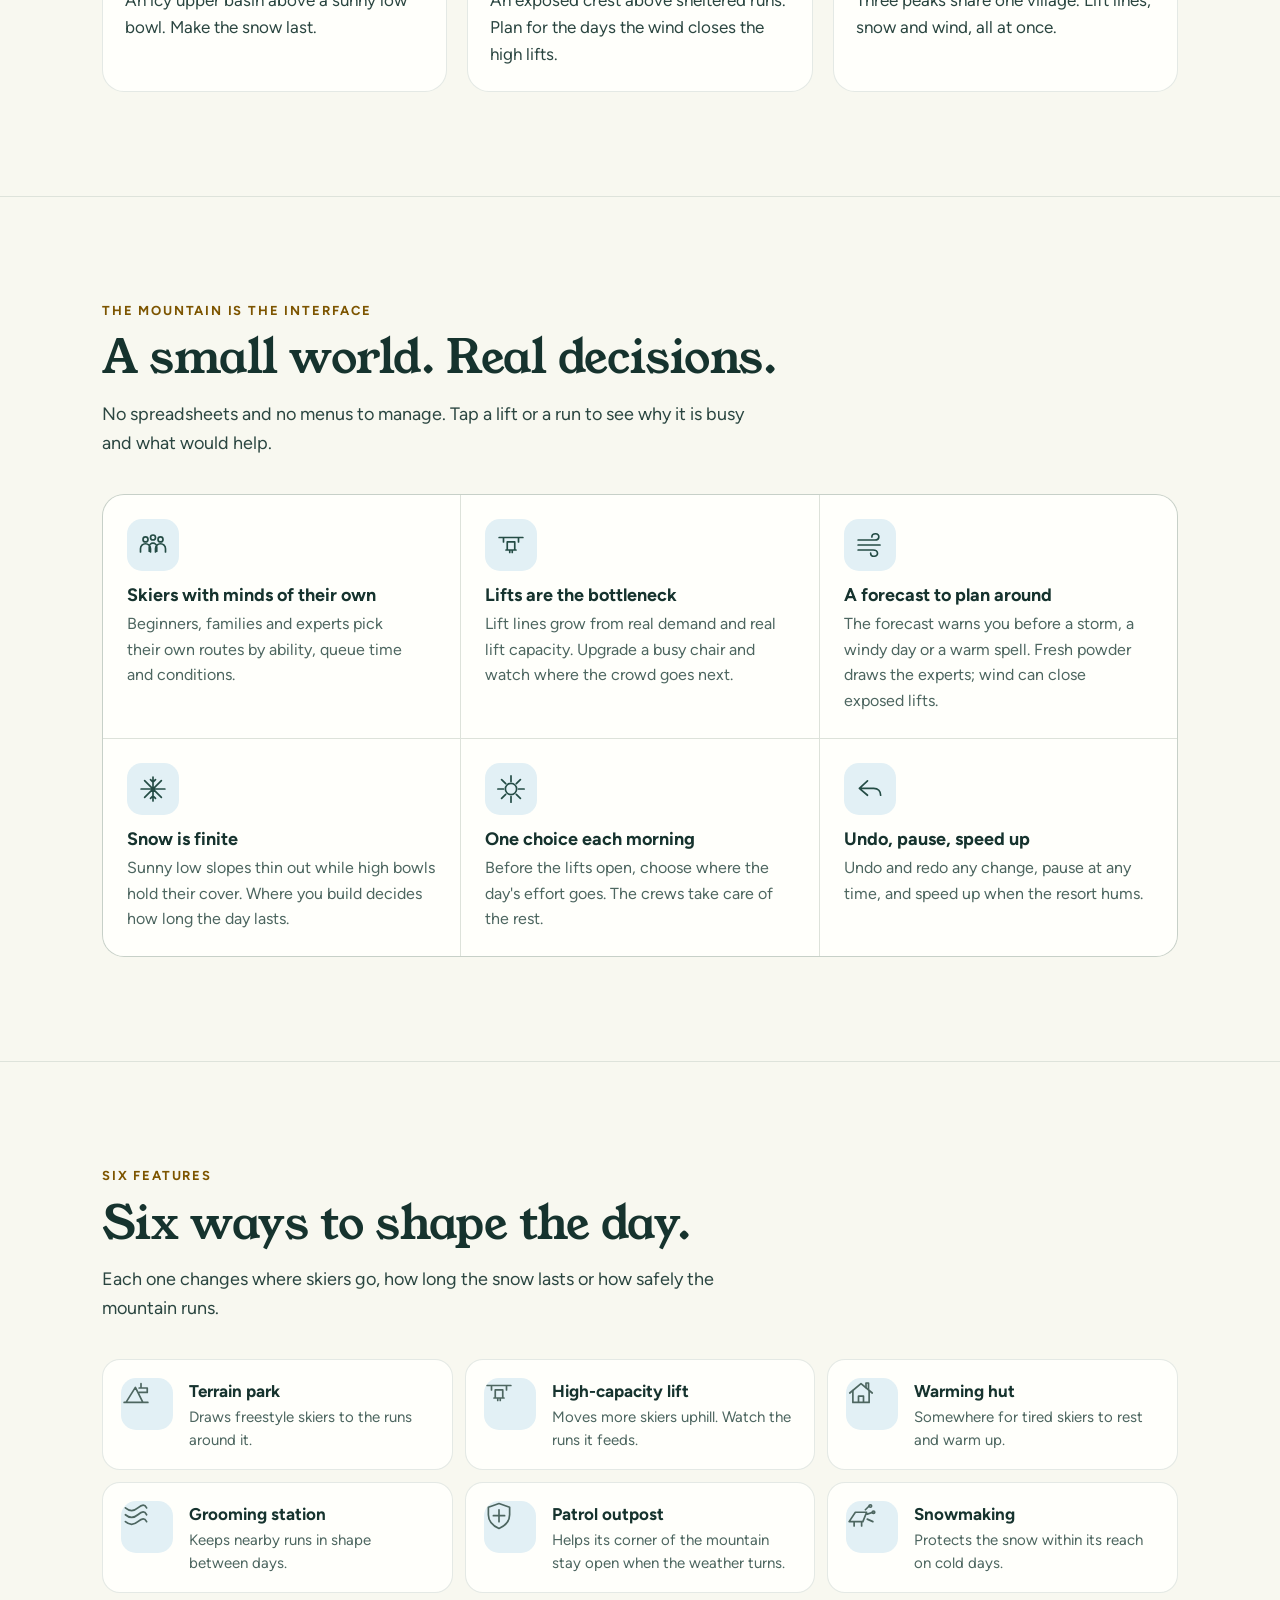
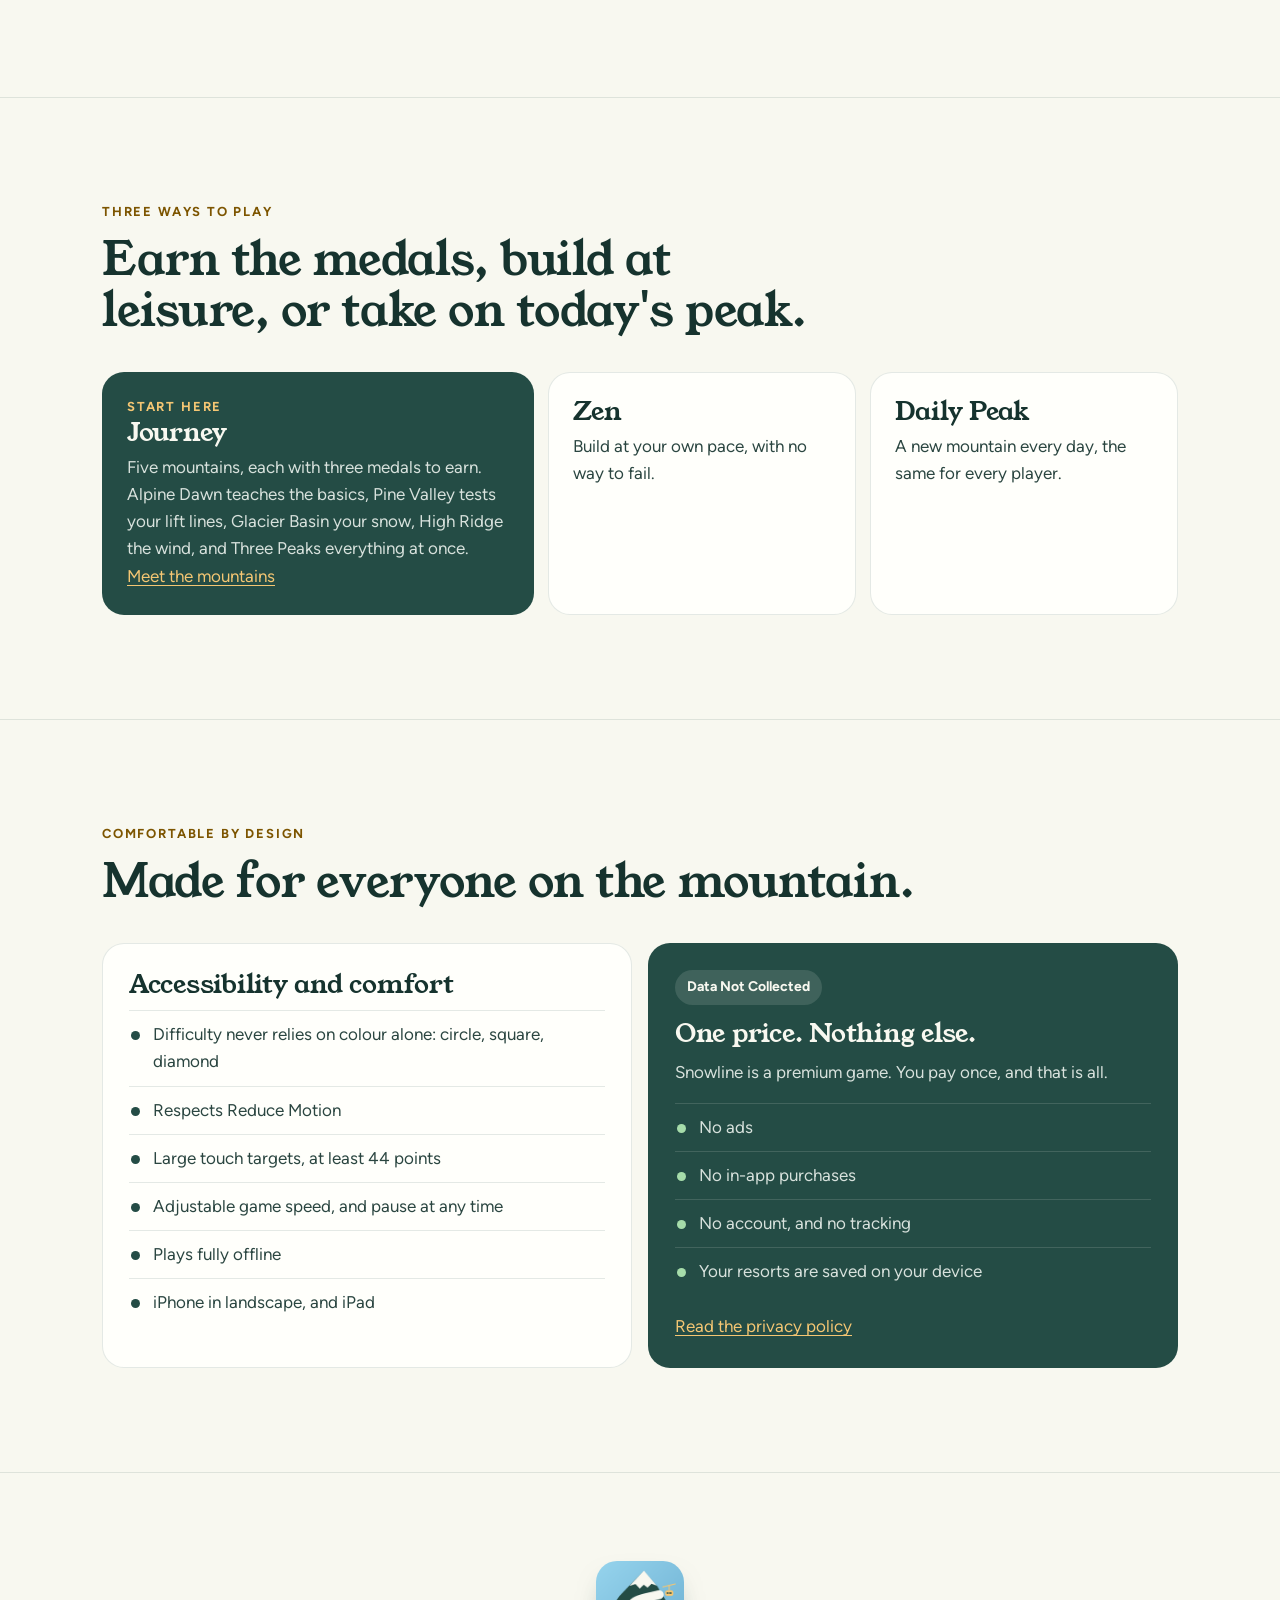
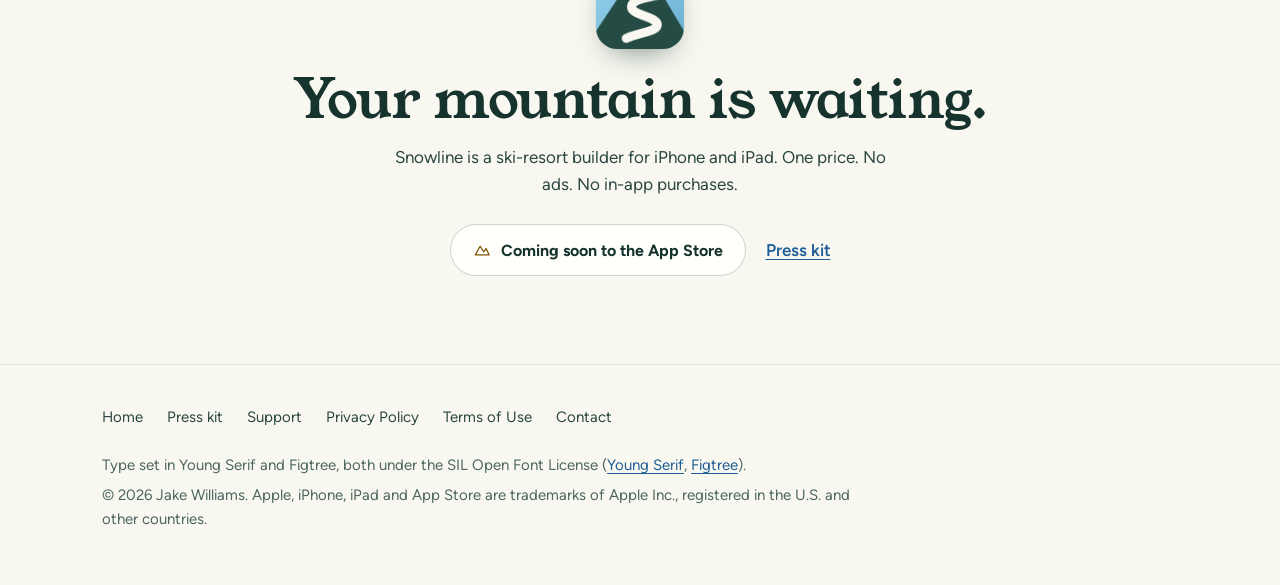
==== commit 5887dc38: "Refresh the site on the Snowline art kit and add a press kit - New palette (ivory, evergreen, glacie" ====
--- a/index.html
+++ b/index.html
@@ -4,17 +4,18 @@
 <meta charset="UTF-8">
 <meta name="viewport" content="width=device-width, initial-scale=1">
 <title>Snowline: Ski Resort Builder for iPhone and iPad</title>
-<meta name="description" content="Snowline is a calm, strategic ski-resort game. Draw trails and lifts on a miniature mountain and watch hundreds of tiny skiers bring it to life. One price. No ads. No in-app purchases.">
+<meta name="description" content="Snowline is a calm, clever ski-resort strategy game for iPhone and iPad. Draw trails and lifts on a little mountain and watch tiny skiers bring it to life. One price. No ads. No in-app purchases.">
 <meta name="color-scheme" content="light dark">
-<meta name="theme-color" content="#F6F2EA" media="(prefers-color-scheme: light)">
-<meta name="theme-color" content="#141A30" media="(prefers-color-scheme: dark)">
+<meta name="theme-color" content="#F8F8F0" media="(prefers-color-scheme: light)">
+<meta name="theme-color" content="#0E1C1A" media="(prefers-color-scheme: dark)">
+<!-- appmeta:start --><!-- appmeta:end -->
 <link rel="canonical" href="https://jakeintech.github.io/snowline-site/">
 <link rel="icon" type="image/png" href="assets/img/favicon.png">
 <link rel="apple-touch-icon" href="assets/img/apple-touch-icon.png">
 <meta property="og:type" content="website">
 <meta property="og:site_name" content="Snowline">
 <meta property="og:title" content="Snowline: a little mountain, a thousand possibilities">
-<meta property="og:description" content="A calm, strategic ski-resort game. Draw trails and lifts; hundreds of tiny skiers do the rest.">
+<meta property="og:description" content="A calm, clever ski-resort strategy game for iPhone and iPad. Draw trails. Watch them ski.">
 <meta property="og:url" content="https://jakeintech.github.io/snowline-site/">
 <meta property="og:image" content="https://jakeintech.github.io/snowline-site/assets/img/og.png">
 <meta property="og:image:width" content="1200">
@@ -22,25 +23,40 @@
 <meta property="og:image:alt" content="Snowline. A little mountain. A thousand possibilities.">
 <meta name="twitter:card" content="summary_large_image">
 <meta name="twitter:title" content="Snowline: a little mountain, a thousand possibilities">
-<meta name="twitter:description" content="A calm, strategic ski-resort game for iPhone and iPad. Draw trails. Watch them ski.">
+<meta name="twitter:description" content="A calm, clever ski-resort strategy game for iPhone and iPad. Draw trails. Watch them ski.">
 <meta name="twitter:image" content="https://jakeintech.github.io/snowline-site/assets/img/og.png">
+<meta name="twitter:image:alt" content="Snowline. A little mountain. A thousand possibilities.">
 <link rel="preload" href="assets/fonts/young-serif-400.woff2" as="font" type="font/woff2" crossorigin>
 <link rel="preload" href="assets/fonts/figtree-var.woff2" as="font" type="font/woff2" crossorigin>
 <link rel="stylesheet" href="assets/site.css">
+<!-- ld:start -->
 <script type="application/ld+json">
 {
   "@context": "https://schema.org",
   "@type": "VideoGame",
   "name": "Snowline: Ski Resort Builder",
-  "description": "A calm, strategic ski-resort game. Draw trails and lifts on a procedurally generated miniature mountain and watch hundreds of tiny autonomous skiers bring it to life.",
-  "genre": ["Simulation", "Strategy"],
-  "gamePlatform": ["iPhone", "iPad"],
+  "alternateName": "Snowline",
+  "description": "Snowline is a calm, clever ski-resort strategy game. Draw a trail down the mountain with one finger, draw a lift back up, and watch tiny skiers bring your resort to life. They choose runs that suit their ability, wait in real lift lines, chase fresh snow and head home when they tire. When something goes wrong, the mountain shows you where, and one good change can fix the whole day.",
+  "genre": [
+    "Simulation",
+    "Strategy"
+  ],
+  "gamePlatform": [
+    "iPhone",
+    "iPad"
+  ],
   "operatingSystem": "iOS 18 or later",
   "applicationCategory": "GameApplication",
+  "playMode": "SinglePlayer",
   "url": "https://jakeintech.github.io/snowline-site/",
-  "author": { "@type": "Person", "name": "Jake Williams" }
+  "image": "https://jakeintech.github.io/snowline-site/assets/img/icon-512.png",
+  "author": {
+    "@type": "Person",
+    "name": "Jake Williams"
+  }
 }
 </script>
+<!-- ld:end -->
 </head>
 <body>
 <a class="skip" href="#main">Skip to content</a>
@@ -51,157 +67,249 @@
     Snowline
   </a>
   <nav class="site-nav" aria-label="Site">
-    <a href="#modes">Modes</a>
+    <a href="#mountains">Mountains</a>
+    <a href="press.html">Press</a>
     <a href="support.html">Support</a>
   </nav>
 </header>
 
 <main id="main">
 
-<section class="hero">
+<section class="hero" aria-labelledby="hero-title">
   <div class="wrap hero-grid">
-    <img class="hero-icon" src="assets/img/icon-512.png" width="152" height="152" alt="The Snowline app icon: a snowy miniature mountain at dusk with a curving trail and a chairlift.">
     <div>
-      <p class="tag">A ski-resort game for iPhone and iPad</p>
-      <h1><span class="line">A little mountain.</span> <span class="line">A thousand possibilities.</span></h1>
+      <img class="hero-icon" src="assets/img/icon-192.png" width="76" height="76" alt="The Snowline app icon: an evergreen peak with an ivory S-shaped trail and an amber gondola on a glacier-blue sky.">
+      <p class="tag">A ski-resort builder for iPhone and iPad</p>
+      <h1 id="hero-title"><span class="line">A little mountain.</span> <span class="line">A thousand possibilities.</span></h1>
       <!-- promo:start -->
-      <p class="lede">Draw trails and lifts on a tiny mountain and watch hundreds of skiers bring it to life. One price. No ads. No in-app purchases.</p>
-<!-- promo:end -->
+      <p class="lede">Draw trails and lifts, then watch tiny skiers queue, carve and chase the snow. One price. No ads. No <span class="nb">in-app</span> purchases.</p>
+      <!-- promo:end -->
       <div class="hero-cta">
-        <span class="soon"><svg viewBox="0 0 20 20" fill="none" stroke="currentColor" stroke-width="2" stroke-linecap="round" stroke-linejoin="round" aria-hidden="true"><path d="M2 16 8 6l3 5 2-3 5 8Z"/></svg>Coming to the App Store</span>
+        <!-- store-cta:start --><span class="soon"><svg viewBox="0 0 48 48" fill="none" stroke="currentColor" stroke-width="3.2" stroke-linecap="round" stroke-linejoin="round" aria-hidden="true" focusable="false"><path d="M6 37 19 14l10 15 6-9 8 17H6Z"/></svg>Coming soon to the App Store</span><!-- store-cta:end -->
         <a href="#how">How it plays</a>
       </div>
+      <p class="fine">Premium: one price, no ads, no in-app purchases. iOS 18 or later.</p>
     </div>
-  </div>
-</section>
-
-<section class="showcase" aria-label="A look at Snowline">
-  <div class="wrap">
+    <figure class="art">
+      <img src="assets/img/art/alpine-dawn-1536.webp" srcset="assets/img/art/alpine-dawn-768.webp 768w, assets/img/art/alpine-dawn-1536.webp 1536w" sizes="(min-width: 1140px) 580px, (min-width: 960px) 52vw, 100vw" width="1536" height="1024" fetchpriority="high" alt="A painted miniature ski mountain at morning: a timber lodge and lift station in a snowy village, a chairlift climbing between evergreens, and pale green runs winding down to the base.">
+      <figcaption>Alpine Dawn, the first mountain of the Journey. Chapter art, not a capture of play.</figcaption>
+    </figure>
+  </div>
+</section>
+
+<section class="section" id="how" aria-labelledby="how-title">
+  <div class="wrap">
+    <p class="tag">How it plays</p>
+    <h2 id="how-title">Draw trails. Watch them ski.</h2>
+    <p class="intro">One gesture. A living mountain. You draw the runs and the lifts; the skiers, the weather and the lift lines respond on their own.</p>
+    <ol class="steps">
+      <li>
+        <span class="ico"><svg viewBox="0 0 48 48" fill="none" stroke="currentColor" stroke-width="2.7" stroke-linecap="round" stroke-linejoin="round" aria-hidden="true" focusable="false"><path d="M9 40 C11 28 32 29 26 17 S32 8 40 8"/><circle cx="9" cy="40" r="3"/><circle cx="40" cy="8" r="3"/></svg></span>
+        <span class="n">One</span>
+        <h3>Draw the trails</h3>
+        <p>Drag one finger downhill, right on the terrain. A trail takes its difficulty from the ground it crosses, so a switchback across a steep face becomes a gentler run.</p>
+      </li>
+      <li>
+        <span class="ico"><svg viewBox="0 0 48 48" fill="none" stroke="currentColor" stroke-width="2.7" stroke-linecap="round" stroke-linejoin="round" aria-hidden="true" focusable="false"><path d="M5 12H43M12 12v7m24-7v7M18 19h12v13H18zM16 32h16M22 32v4m4-4v4"/></svg></span>
+        <span class="n">Two</span>
+        <h3>Run the lifts</h3>
+        <p>Trails carry skiers down; lifts carry them back up. Start with a surface tow, run chairlifts up the ridges and send a gondola to the high peaks.</p>
+      </li>
+      <li>
+        <span class="ico"><svg viewBox="0 0 48 48" fill="none" stroke="currentColor" stroke-width="2.7" stroke-linecap="round" stroke-linejoin="round" aria-hidden="true" focusable="false"><circle cx="12" cy="15" r="4"/><circle cx="24" cy="12" r="4"/><circle cx="36" cy="15" r="4"/><path d="M4 35v-5a8 8 0 0 1 16 0v5m-2-1v-7a6 6 0 0 1 12 0v7m-2 1v-5a8 8 0 0 1 16 0v5"/></svg></span>
+        <span class="n">Three</span>
+        <h3>Watch them ski</h3>
+        <p>Skiers choose runs that suit their ability, wait in real lift lines, chase fresh snow and head home when they tire. When something goes wrong, the mountain shows you where.</p>
+      </li>
+    </ol>
+  </div>
+</section>
+
+<section class="section" id="terrain" aria-labelledby="terrain-title">
+  <div class="wrap">
+    <p class="tag">The terrain decides</p>
+    <h2 id="terrain-title">Every run wears its difficulty.</h2>
+    <p class="intro">Runs are marked the way skiers expect, by shape as well as colour, so they read at a glance and without colour vision.</p>
+    <ul class="markers">
+      <li><svg viewBox="0 0 36 36" aria-hidden="true" focusable="false"><circle class="mk-green" cx="18" cy="18" r="14"/></svg><div><b>Green circle</b><span>Beginner</span></div></li>
+      <li><svg viewBox="0 0 36 36" aria-hidden="true" focusable="false"><rect class="mk-blue" x="5" y="5" width="26" height="26" rx="2.5"/></svg><div><b>Blue square</b><span>Intermediate</span></div></li>
+      <li><svg viewBox="0 0 36 36" aria-hidden="true" focusable="false"><rect class="mk-black" x="8.5" y="8.5" width="19" height="19" transform="rotate(45 18 18)"/></svg><div><b>Black diamond</b><span>Advanced</span></div></li>
+    </ul>
+  </div>
+</section>
+
 <!-- screenshots:start -->
-    <h2 class="visually-hidden">Screenshots</h2>
-    <ul class="shots">
-      <li><img src="assets/img/shots/01-overview.webp" width="1600" height="736" alt="Draw a ski resort. A whole Snowline resort on its mountain, with trails, lifts and skiers."></li>
-      <li><img src="assets/img/shots/02-drawing.webp" width="1600" height="736" loading="lazy" alt="The terrain decides the difficulty. A trail being drawn down the mountain, its difficulty marker set by the slope."></li>
-      <li><img src="assets/img/shots/03-queue.webp" width="1600" height="736" loading="lazy" alt="Lifts are the bottleneck. Skiers queueing at the base of a busy lift."></li>
-      <li><img src="assets/img/shots/04-snowfall.webp" width="1600" height="736" loading="lazy" alt="Weather changes everything. Snow falling on the resort while the forecast strip shows the weather ahead."></li>
+<section class="section" id="mountains" aria-labelledby="mountains-title">
+  <div class="wrap">
+    <p class="tag">The Journey</p>
+    <h2 id="mountains-title">Five mountains, each with a character of its own.</h2>
+    <p class="intro">Each mountain is a short scenario of four to six in-game days, with three medals to earn.</p>
+    <p class="note">These paintings are the game's chapter art, shown when you choose a mountain. They are not captures of play. Screenshots of play arrive with the 1.0 release.</p>
+    <ul class="peaks">
+      <li class="peak">
+        <img src="assets/img/art/alpine-dawn-768.webp" srcset="assets/img/art/alpine-dawn-768.webp 768w, assets/img/art/alpine-dawn-1536.webp 1536w" sizes="(min-width: 720px) 50vw, 100vw" width="1536" height="1024" loading="lazy" alt="A painted miniature mountain at morning: a timber lodge and lift station in a snowy village, a chairlift climbing between evergreens, and pale green runs winding down to the base.">
+        <div class="body">
+          <p class="n">Chapter 1 &middot; The basics</p>
+          <h3>Alpine Dawn</h3>
+          <p>Open slopes above a small village. Your first trails, your first lift and your first skiers.</p>
+        </div>
+      </li>
+      <li class="peak">
+        <img src="assets/img/art/pine-valley-768.webp" srcset="assets/img/art/pine-valley-768.webp 768w, assets/img/art/pine-valley-1536.webp 1536w" sizes="(min-width: 720px) 50vw, 100vw" width="1536" height="1024" loading="lazy" alt="A painted forested valley: chairlifts rise up both sides from one base, where a crowd of tiny skiers waits in line.">
+        <div class="body">
+          <p class="n">Chapter 2 &middot; Lift lines</p>
+          <h3>Pine Valley</h3>
+          <p>A forested valley where the lifts meet at one busy base. Keep the lines moving.</p>
+        </div>
+      </li>
+      <li class="peak">
+        <img src="assets/img/art/glacier-basin-768.webp" srcset="assets/img/art/glacier-basin-768.webp 768w, assets/img/art/glacier-basin-1536.webp 1536w" sizes="(min-width: 960px) 33vw, (min-width: 720px) 50vw, 100vw" width="1536" height="1024" loading="lazy" alt="A painted alpine basin: ice-blue glacier falls high above, a chairlift and winding runs below, and a sunny lower bowl where the snow has thinned to grass beside a stream.">
+        <div class="body">
+          <p class="n">Chapter 3 &middot; Snow</p>
+          <h3>Glacier Basin</h3>
+          <p>An icy upper basin above a sunny low bowl. Make the snow last.</p>
+        </div>
+      </li>
+      <li class="peak">
+        <img src="assets/img/art/high-ridge-768.webp" srcset="assets/img/art/high-ridge-768.webp 768w, assets/img/art/high-ridge-1536.webp 1536w" sizes="(min-width: 960px) 33vw, (min-width: 720px) 50vw, 100vw" width="1536" height="1024" loading="lazy" alt="A painted steep, rocky crest with snow blowing off the summit, a chairlift climbing to a station at the top, and a run curving through sheltered trees below.">
+        <div class="body">
+          <p class="n">Chapter 4 &middot; Wind</p>
+          <h3>High Ridge</h3>
+          <p>An exposed crest above sheltered runs. Plan for the days the wind closes the high lifts.</p>
+        </div>
+      </li>
+      <li class="peak">
+        <img src="assets/img/art/three-peaks-768.webp" srcset="assets/img/art/three-peaks-768.webp 768w, assets/img/art/three-peaks-1536.webp 1536w" sizes="(min-width: 960px) 33vw, (min-width: 720px) 50vw, 100vw" width="1536" height="1024" loading="lazy" alt="A painted resort of three snowy peaks around one village, with chairlifts and a gondola, a terrain park with jumps between them, and runs winding down each peak.">
+        <div class="body">
+          <p class="n">Chapter 5 &middot; Everything at once</p>
+          <h3>Three Peaks</h3>
+          <p>Three peaks share one village. Lift lines, snow and wind, all at once.</p>
+        </div>
+      </li>
     </ul>
+  </div>
+</section>
 <!-- screenshots:end -->
-  </div>
-</section>
-
-<section class="section" id="how">
-  <div class="wrap">
-    <p class="tag">How it plays</p>
-    <h2>Draw trails. Watch them ski.</h2>
-    <p class="intro">Snowline is calm and strategic. You shape the resort; hundreds of tiny skiers decide whether it works.</p>
-    <ol class="steps">
-      <li><span class="n">One</span><h3>Draw the trails</h3><p>Sketch runs down a mountain generated fresh for every game. A trail's difficulty comes from the real slope it crosses, so the ground decides what is beginner and what is expert.</p></li>
-      <li><span class="n">Two</span><h3>Build the lifts</h3><p>Trails carry skiers down; lifts carry them back up. Lifts are the uphill bottleneck, and the queues show you where your resort is struggling.</p></li>
-      <li><span class="n">Three</span><h3>Watch them ski</h3><p>Skiers arrive with different abilities, queue for lifts, pick their runs, react to the snow and the weather, and leave happy or frustrated. Every run tells you why.</p></li>
-    </ol>
-  </div>
-</section>
-
-<section class="section" id="terrain">
-  <div class="wrap">
-    <p class="tag">The terrain decides</p>
-    <h2>Every trail wears its difficulty.</h2>
-    <p class="intro">Trail markers use shape as well as colour, so they read at a glance and without colour vision.</p>
-    <ul class="markers">
-      <li><svg viewBox="0 0 34 34" aria-hidden="true"><circle cx="17" cy="17" r="13" fill="var(--m-green)"/></svg><div><b>Green circle</b><span>Beginner</span></div></li>
-      <li><svg viewBox="0 0 34 34" aria-hidden="true"><rect x="5" y="5" width="24" height="24" rx="2.5" fill="var(--m-blue)"/></svg><div><b>Blue square</b><span>Intermediate</span></div></li>
-      <li><svg viewBox="0 0 34 34" aria-hidden="true"><rect class="mk-black" x="8" y="8" width="18" height="18" transform="rotate(45 17 17)"/></svg><div><b>Black diamond</b><span>Advanced</span></div></li>
-      <li><svg viewBox="0 0 34 34" aria-hidden="true"><rect class="mk-black" x="2.5" y="11" width="12" height="12" transform="rotate(45 8.5 17)"/><rect class="mk-black" x="19.5" y="11" width="12" height="12" transform="rotate(45 25.5 17)"/></svg><div><b>Double diamond</b><span>Expert</span></div></li>
+
+<section class="section" id="features" aria-labelledby="features-title">
+  <div class="wrap">
+    <p class="tag">The mountain is the interface</p>
+    <h2 id="features-title">A small world. Real decisions.</h2>
+    <p class="intro">No spreadsheets and no menus to manage. Tap a lift or a run to see why it is busy and what would help.</p>
+    <div class="grid">
+      <div>
+        <span class="ico"><svg viewBox="0 0 48 48" fill="none" stroke="currentColor" stroke-width="2.7" stroke-linecap="round" stroke-linejoin="round" aria-hidden="true" focusable="false"><circle cx="12" cy="15" r="4"/><circle cx="24" cy="12" r="4"/><circle cx="36" cy="15" r="4"/><path d="M4 35v-5a8 8 0 0 1 16 0v5m-2-1v-7a6 6 0 0 1 12 0v7m-2 1v-5a8 8 0 0 1 16 0v5"/></svg></span>
+        <h3>Skiers with minds of their own</h3>
+        <p>Beginners, families and experts pick their own routes by ability, queue time and conditions.</p>
+      </div>
+      <div>
+        <span class="ico"><svg viewBox="0 0 48 48" fill="none" stroke="currentColor" stroke-width="2.7" stroke-linecap="round" stroke-linejoin="round" aria-hidden="true" focusable="false"><path d="M5 12H43M12 12v7m24-7v7M18 19h12v13H18zM16 32h16M22 32v4m4-4v4"/></svg></span>
+        <h3>Lifts are the bottleneck</h3>
+        <p>Lift lines grow from real demand and real lift capacity. Upgrade a busy chair and watch where the crowd goes next.</p>
+      </div>
+      <div>
+        <span class="ico"><svg viewBox="0 0 48 48" fill="none" stroke="currentColor" stroke-width="2.7" stroke-linecap="round" stroke-linejoin="round" aria-hidden="true" focusable="false"><path d="M5 16h27c8 0 8-10 1-10-4 0-6 2-6 5M5 24h35M5 32h24c9 0 9 10 2 10-4 0-6-2-6-5"/></svg></span>
+        <h3>A forecast to plan around</h3>
+        <p>The forecast warns you before a storm, a windy day or a warm spell. Fresh powder draws the experts; wind can close exposed lifts.</p>
+      </div>
+      <div>
+        <span class="ico"><svg viewBox="0 0 48 48" fill="none" stroke="currentColor" stroke-width="2.7" stroke-linecap="round" stroke-linejoin="round" aria-hidden="true" focusable="false"><path d="M24 5v38M5 24h38M10.6 10.6l26.8 26.8M37.4 10.6 10.6 37.4M20 9l4 4 4-4M20 39l4-4 4 4"/></svg></span>
+        <h3>Snow is finite</h3>
+        <p>Sunny low slopes thin out while high bowls hold their cover. Where you build decides how long the day lasts.</p>
+      </div>
+      <div>
+        <span class="ico"><svg viewBox="0 0 48 48" fill="none" stroke="currentColor" stroke-width="2.7" stroke-linecap="round" stroke-linejoin="round" aria-hidden="true" focusable="false"><circle cx="24" cy="24" r="9"/><path d="M24 3v9m0 24v9M3 24h9m24 0h9M9 9l6.5 6.5m17 17L39 39M9 39l6.5-6.5m17-17L39 9"/></svg></span>
+        <h3>One choice each morning</h3>
+        <p>Before the lifts open, choose where the day's effort goes. The crews take care of the rest.</p>
+      </div>
+      <div>
+        <span class="ico"><svg viewBox="0 0 48 48" fill="none" stroke="currentColor" stroke-width="2.7" stroke-linecap="round" stroke-linejoin="round" aria-hidden="true" focusable="false"><path d="M20 11 7 23l13 11M8 23h22c7 0 11 5 11 11"/></svg></span>
+        <h3>Undo, pause, speed up</h3>
+        <p>Undo and redo any change, pause at any time, and speed up when the resort hums.</p>
+      </div>
+    </div>
+  </div>
+</section>
+
+<section class="section" id="kit" aria-labelledby="kit-title">
+  <div class="wrap">
+    <p class="tag">Six features</p>
+    <h2 id="kit-title">Six ways to shape the day.</h2>
+    <p class="intro">Each one changes where skiers go, how long the snow lasts or how safely the mountain runs.</p>
+    <ul class="kit">
+      <li><span class="ico"><svg viewBox="0 0 48 48" fill="none" stroke="currentColor" stroke-width="2.7" stroke-linecap="round" stroke-linejoin="round" aria-hidden="true" focusable="false"><path d="M5 39h38M8 39l15-24 12 24M29 16h13v7H29M32 9v7"/></svg></span><div><b>Terrain park</b><span>Draws freestyle skiers to the runs around it.</span></div></li>
+      <li><span class="ico"><svg viewBox="0 0 48 48" fill="none" stroke="currentColor" stroke-width="2.7" stroke-linecap="round" stroke-linejoin="round" aria-hidden="true" focusable="false"><path d="M5 12H43M12 12v7m24-7v7M18 19h12v13H18zM16 32h16M22 32v4m4-4v4"/></svg></span><div><b>High-capacity lift</b><span>Moves more skiers uphill. Watch the runs it feeds.</span></div></li>
+      <li><span class="ico"><svg viewBox="0 0 48 48" fill="none" stroke="currentColor" stroke-width="2.7" stroke-linecap="round" stroke-linejoin="round" aria-hidden="true" focusable="false"><path d="M6 24 24 9l18 15"/><path d="M11 20v19h26V20M20 39V29h8v10M32 15V8h4v10"/></svg></span><div><b>Warming hut</b><span>Somewhere for tired skiers to rest and warm up.</span></div></li>
+      <li><span class="ico"><svg viewBox="0 0 48 48" fill="none" stroke="currentColor" stroke-width="2.7" stroke-linecap="round" stroke-linejoin="round" aria-hidden="true" focusable="false"><path d="M7 11c7 6 13 6 20 0s11-6 14 0M7 22c7 6 13 6 20 0s11-6 14 0M7 33c7 6 13 6 20 0s11-6 14 0"/></svg></span><div><b>Grooming station</b><span>Keeps nearby runs in shape between days.</span></div></li>
+      <li><span class="ico"><svg viewBox="0 0 48 48" fill="none" stroke="currentColor" stroke-width="2.7" stroke-linecap="round" stroke-linejoin="round" aria-hidden="true" focusable="false"><path d="M24 4 41 10v12c0 12-8 18-17 22C15 40 7 34 7 22V10L24 4Z"/><path d="M24 14v19m-9-9.5h18"/></svg></span><div><b>Patrol outpost</b><span>Helps its corner of the mountain stay open when the weather turns.</span></div></li>
+      <li><span class="ico"><svg viewBox="0 0 48 48" fill="none" stroke="currentColor" stroke-width="2.7" stroke-linecap="round" stroke-linejoin="round" aria-hidden="true" focusable="false"><path d="M5 33h22l6-15H15L5 33Zm8 0v7m12-7v7M31 14l6-6m-3 13 9-3m-9 11 9 4"/><circle cx="39" cy="8" r="2"/><circle cx="44" cy="18" r="2"/></svg></span><div><b>Snowmaking</b><span>Protects the snow within its reach on cold days.</span></div></li>
     </ul>
   </div>
 </section>
 
-<section class="section" id="features">
-  <div class="wrap">
-    <p class="tag">On the mountain</p>
-    <h2>Small world. Real decisions.</h2>
-    <div class="grid">
-      <div>
-        <svg class="ico" viewBox="0 0 28 28" fill="none" stroke="currentColor" stroke-width="2" stroke-linecap="round" stroke-linejoin="round" aria-hidden="true"><path d="M8 18a5 5 0 1 1 1.6-9.7A6.5 6.5 0 0 1 22 10.5 4 4 0 0 1 21 18Z"/><path d="M10 22v.01M14 23v.01M18 22v.01"/></svg>
-        <h3>A forecast to plan around</h3>
-        <p>A forecast strip shows what is coming. Snow falls, wind closes exposed lifts, and warm days soften the low runs.</p>
-      </div>
-      <div>
-        <svg class="ico" viewBox="0 0 28 28" fill="none" stroke="currentColor" stroke-width="2" stroke-linecap="round" stroke-linejoin="round" aria-hidden="true"><path d="M3 23 25 5"/><path d="M10 17v5h5v-2M18 11v5h5v-2"/></svg>
-        <h3>Four kinds of lift</h3>
-        <p>Surface tow, chairlift, high-speed chair and gondola. Choose what each slope needs.</p>
-      </div>
-      <div>
-        <svg class="ico" viewBox="0 0 28 28" fill="none" stroke="currentColor" stroke-width="2" stroke-linecap="round" stroke-linejoin="round" aria-hidden="true"><path d="M3 23 11 9l5 8 3-4 6 10Z"/><path d="M11 9l2 3"/></svg>
-        <h3>A new mountain every time</h3>
-        <p>Procedurally generated terrain, so every resort starts from different ground.</p>
-      </div>
-      <div>
-        <svg class="ico" viewBox="0 0 28 28" fill="none" stroke="currentColor" stroke-width="2" stroke-linecap="round" stroke-linejoin="round" aria-hidden="true"><path d="M11 20V6l12-2v14"/><circle cx="8" cy="20" r="3"/><circle cx="20" cy="18" r="3"/></svg>
-        <h3>Music that moves with you</h3>
-        <p>An original adaptive score, and Core Haptics you can feel as the mountain fills up.</p>
-      </div>
-      <div>
-        <svg class="ico" viewBox="0 0 28 28" fill="none" stroke="currentColor" stroke-width="2" stroke-linecap="round" stroke-linejoin="round" aria-hidden="true"><path d="M4 4l20 20"/><path d="M9.5 13a6 6 0 0 1 4.4-1.6M5 9.4a12 12 0 0 1 4-2.6M14 6a12 12 0 0 1 9 3.4M12 18.5a2.5 2.5 0 0 1 4 0"/></svg>
-        <h3>Fully offline</h3>
-        <p>Every mode plays without a connection. Take it on a plane, a train or a chairlift.</p>
-      </div>
-      <div>
-        <svg class="ico" viewBox="0 0 28 28" fill="none" stroke="currentColor" stroke-width="2" stroke-linecap="round" stroke-linejoin="round" aria-hidden="true"><rect x="3" y="7" width="22" height="14" rx="3"/><path d="M8 7v14"/></svg>
-        <h3>iPhone and iPad</h3>
-        <p>Landscape on iPhone, roomy on iPad. iOS 18 or later. Game Center achievements and leaderboards, if you want them.</p>
-      </div>
-    </div>
-  </div>
-</section>
-
-<section class="section" id="modes">
-  <div class="wrap">
-    <p class="tag">Five ways to play</p>
-    <h2>Score it, savour it, or chase the summit.</h2>
+<section class="section" id="modes" aria-labelledby="modes-title">
+  <div class="wrap">
+    <p class="tag">Three ways to play</p>
+    <h2 id="modes-title">Earn the medals, build at leisure, or take on today's peak.</h2>
     <ul class="modes">
-      <li><h3>Resort Run</h3><p>A scored session of 12 to 18 minutes. Build, adapt to the weather, and see how your resort did.</p></li>
-      <li><h3>Zen Mountain</h3><p>No failure, no pressure. Build at your own pace and watch the skiers enjoy it.</p></li>
-      <li><h3>Daily Mountain</h3><p>The same mountain for everyone, every day, with a Game Center leaderboard.</p></li>
-      <li><h3>Endless Summit</h3><p>Play on, with no end to the run.</p></li>
-      <li class="journey"><h3>Mountain Journey</h3><p>Five mountains, each with its own character.</p>
-        <ul class="peaks" aria-label="The five Journey mountains">
-          <li>Alpine Dawn</li><li>Pine Valley</li><li>High Ridge</li><li>Glacier Basin</li><li>Three Peaks</li>
-        </ul>
+      <li class="journey">
+        <p class="tag">Start here</p>
+        <h3>Journey</h3>
+        <p>Five mountains, each with three medals to earn. Alpine Dawn teaches the basics, Pine Valley tests your lift lines, Glacier Basin your snow, High Ridge the wind, and Three Peaks everything at once. <a href="#mountains">Meet the mountains</a></p>
+      </li>
+      <li>
+        <h3>Zen</h3>
+        <p>Build at your own pace, with no way to fail.</p>
+      </li>
+      <li>
+        <h3>Daily Peak</h3>
+        <p>A new mountain every day, the same for every player.</p>
       </li>
     </ul>
   </div>
 </section>
 
-<section class="section" id="accessibility">
+<section class="section" id="comfort" aria-labelledby="comfort-title">
   <div class="wrap">
     <p class="tag">Comfortable by design</p>
-    <h2>Made for everyone on the mountain.</h2>
+    <h2 id="comfort-title">Made for everyone on the mountain.</h2>
     <div class="split">
       <div class="panel">
-        <h3>Accessibility</h3>
+        <h3>Accessibility and comfort</h3>
         <ul>
-          <li>Trail difficulty shown by shape as well as colour: circle, square, diamond</li>
+          <li>Difficulty never relies on colour alone: circle, square, diamond</li>
           <li>Respects Reduce Motion</li>
-          <li>A VoiceOver summary of how your resort is doing</li>
+          <li>Large touch targets, at least 44 points</li>
+          <li>Adjustable game speed, and pause at any time</li>
+          <li>Plays fully offline</li>
+          <li>iPhone in landscape, and iPad</li>
         </ul>
       </div>
       <div class="panel privacy">
         <span class="label">Data Not Collected</span>
         <h3>One price. Nothing else.</h3>
-        <p>No ads. No in-app purchases. No account. No tracking. Your saves stay on your device. Game Center is optional and handled by Apple.</p>
+        <p>Snowline is a premium game. You pay once, and that is all.</p>
+        <ul>
+          <li>No ads</li>
+          <li>No in-app purchases</li>
+          <li>No account, and no tracking</li>
+          <li>Your resorts are saved on your device</li>
+        </ul>
         <p><a href="privacy-policy.html">Read the privacy policy</a></p>
       </div>
     </div>
   </div>
 </section>
 
-<section class="closing">
+<section class="closing" aria-labelledby="closing-title">
   <div class="wrap">
     <img src="assets/img/icon-192.png" width="88" height="88" alt="">
-    <h2>Your mountain is waiting.</h2>
-    <p>Snowline is coming to iPhone and iPad. One price. No ads. No in-app purchases.</p>
-    <a class="btn" href="support.html">Questions? Read the FAQ</a>
+    <h2 id="closing-title">Your mountain is waiting.</h2>
+    <p>Snowline is a ski-resort builder for iPhone and iPad. One price. No ads. No in-app purchases.</p>
+    <div class="hero-cta">
+      <!-- store-cta:start --><span class="soon"><svg viewBox="0 0 48 48" fill="none" stroke="currentColor" stroke-width="3.2" stroke-linecap="round" stroke-linejoin="round" aria-hidden="true" focusable="false"><path d="M6 37 19 14l10 15 6-9 8 17H6Z"/></svg>Coming soon to the App Store</span><!-- store-cta:end -->
+      <a href="press.html">Press kit</a>
+    </div>
   </div>
 </section>
 
@@ -210,25 +318,16 @@
 <footer class="site-foot">
   <div class="wrap">
     <nav aria-label="Footer">
+      <a href="./">Home</a>
+      <a href="press.html">Press kit</a>
       <a href="support.html">Support</a>
       <a href="privacy-policy.html">Privacy Policy</a>
       <a href="terms-of-service.html">Terms of Use</a>
       <a href="mailto:info@jakeawilliams.com">Contact</a>
     </nav>
-    <p>Type set in Young Serif and Figtree, under the <a href="assets/fonts/OFL-YoungSerif.txt">SIL Open Font License</a>.</p>
-    <p>&copy; 2026 Jake Williams. Apple, iPhone, iPad, Game Center and App Store are trademarks of Apple Inc.</p>
+    <p>Type set in Young Serif and Figtree, both under the SIL Open Font License (<a href="assets/fonts/OFL-YoungSerif.txt">Young Serif</a>, <a href="assets/fonts/OFL-Figtree.txt">Figtree</a>).</p>
+    <p>&copy; 2026 Jake Williams. Apple, iPhone, iPad and App Store are trademarks of Apple Inc., registered in the U.S. and other countries.</p>
   </div>
 </footer>
-<script>
-  // The illustration is animated with SVG; hold it still for people who prefer reduced motion.
-  (function () {
-    var svg = document.querySelector("svg.anim");
-    if (!svg || !svg.pauseAnimations) return;
-    var mq = window.matchMedia("(prefers-reduced-motion: reduce)");
-    function apply() { if (mq.matches) svg.pauseAnimations(); else svg.unpauseAnimations(); }
-    if (mq.addEventListener) mq.addEventListener("change", apply);
-    apply();
-  })();
-</script>
 </body>
 </html>
--- a/assets/site.css
+++ b/assets/site.css
@@ -1,137 +1,127 @@
-/* Snowline site. Palette from the game: evergreen, glacier blue, ivory snow, lavender shadow,
-   amber, coral, sunset peach and twilight navy. Type: Young Serif (display) and Figtree (text),
-   both SIL Open Font License, self-hosted (see fonts/OFL-*.txt). */
+/* Snowline site. Palette from the art kit: ivory #F8F8F0, evergreen #244C45, glacier #8EC9E5,
+   mint #A6DCAA, alpine blue #6EAAE8 and amber #F4C673, with darker tints for text so every
+   pairing meets WCAG AA in both themes. Type: Young Serif (display) and Figtree (text), both
+   SIL Open Font License, self-hosted (see fonts/OFL-*.txt). No third-party requests. */
 @font-face { font-family: "Young Serif"; src: url("fonts/young-serif-400.woff2") format("woff2"); font-weight: 400; font-style: normal; font-display: swap; }
 @font-face { font-family: "Figtree"; src: url("fonts/figtree-var.woff2") format("woff2"); font-weight: 300 900; font-style: normal; font-display: swap; }
 
 :root {
-  /* brand */
-  --evergreen: #1F4A3F;
-  --glacier: #7FB7D9;
-  --ivory: #F6F2EA;
-  --lavender: #A9A2C9;
-  --amber: #F2A65A;
-  --coral: #EE7B6A;
-  --peach: #F7C6A3;
-  --navy: #1C2440;
-  /* trail markers */
-  --m-green: #2E8B57;
-  --m-blue: #2F6FC4;
-  --m-black: #15171F;
+  /* kit palette */
+  --ivory: #F8F8F0;
+  --evergreen: #244C45;
+  --glacier: #8EC9E5;
+  --mint: #A6DCAA;
+  --alpine: #6EAAE8;
+  --amber: #F4C673;
 
   /* light theme (default) */
-  --bg: #F6F2EA;
-  --bg2: #EFE9DE;
-  --card: #FFFDF8;
-  --ink: #1C2440;
-  --ink2: #3A4160;
-  --ink3: #5D6380;
-  --line: rgba(28, 36, 64, 0.10);
-  --line2: rgba(28, 36, 64, 0.18);
-  --link: #1F5E4E;
-  --link-hover: #1C2440;
-  --btn-bg: #1C2440;
-  --btn-ink: #F6F2EA;
-  --btn-hover: #2B3660;
-  --accent: #9E4F1E;           /* amber, darkened for 4.5:1+ on ivory and card */
-  --focus: #2F6FC4;
-  --sky-top: #1C2440;
-  --sky-mid: #6E6A9A;
-  --sky-low: #F7C6A3;
-  --snow: #F6F2EA;
-  --snow-shade: #A9A2C9;
-  --pine: #1F4A3F;
-  --pine-far: #4F7A72;
+  --bg: #F8F8F0;
+  --bg2: #EEF2EA;
+  --card: #FFFFFB;
+  --sky: #DCEEF6;
+  --ink: #16332E;         /* headings: 12.7:1 on ivory */
+  --ink2: #2B4641;        /* body: 9.6:1 */
+  --ink3: #4D6660;        /* muted: 5.8:1 */
+  --line: rgba(36, 76, 69, 0.12);
+  --line2: rgba(36, 76, 69, 0.22);
+  --link: #1F5E96;        /* alpine blue, deepened: 6.3:1 */
+  --link-hover: #16332E;
+  --accent: #7D5500;      /* amber, deepened for text: 6.2:1 */
+  --btn-bg: #244C45;
+  --btn-ink: #F8F8F0;
+  --btn-hover: #1A3A34;
+  --focus: #1F5E96;
+  --icon: #244C45;
+  --icon-bg: #E2F0F5;
+  --feature-bg: #244C45;  /* evergreen panels with ivory text */
+  --feature-ink: #F8F8F0;
+  --feature-ink2: #D7E1DC;
+  --feature-link: #F4C673;
+  --m-green: #2E8148;
+  --m-blue: #2C6CB4;
+  --m-black: #16201E;
+  --m-stroke: 0;
+  --shadow: 0 24px 48px -28px rgba(22, 51, 46, 0.45);
+
   --serif: "Young Serif", "Iowan Old Style", Georgia, serif;
   --sans: "Figtree", -apple-system, BlinkMacSystemFont, "Helvetica Neue", Arial, sans-serif;
   --gutter: 16px;
-  --wide: 1120px;
-  --text: 680px;
+  --wide: 1140px;
+  --text: 700px;
   --radius: 22px;
   color-scheme: light;
 }
 
 @media (prefers-color-scheme: dark) {
   :root:not([data-theme="light"]) {
-    --bg: #141A30;
-    --bg2: #1A2140;
-    --card: #1F274A;
-    --ink: #F6F2EA;
-    --ink2: #D9D4E6;
-    --ink3: #A9A6C2;
-    --line: rgba(246, 242, 234, 0.09);
-    --line2: rgba(246, 242, 234, 0.16);
-    --link: #9CCBE6;
-    --link-hover: #F7C6A3;
-    --btn-bg: #F2A65A;
-    --btn-ink: #1C2440;
-    --btn-hover: #F7C6A3;
-    --accent: #F2A65A;
-    --focus: #9CCBE6;
-    --sky-top: #0E1226;
-    --sky-mid: #3A3D6A;
-    --sky-low: #B9786C;
-    --snow: #D9D4E6;
-    --snow-shade: #6F6A99;
-    --pine: #163A33;
-    --pine-far: #2C524C;
-    --m-black: #0B0C12;
+    --bg: #0E1C1A; --bg2: #132623; --card: #18302B; --sky: #12303A;
+    --ink: #F8F8F0; --ink2: #D7E1DC; --ink3: #A5B8B1;
+    --line: rgba(248, 248, 240, 0.10); --line2: rgba(248, 248, 240, 0.18);
+    --link: #8EC9E5; --link-hover: #F4C673; --accent: #F4C673;
+    --btn-bg: #F4C673; --btn-ink: #13261F; --btn-hover: #F8E2A8;
+    --focus: #8EC9E5; --icon: #8EC9E5; --icon-bg: #173A44;
+    --feature-bg: #1F423C; --feature-ink: #F8F8F0; --feature-ink2: #D7E1DC; --feature-link: #F4C673;
+    --m-green: #A6DCAA; --m-blue: #6EAAE8; --m-black: #0A0F0E; --m-stroke: 1.5;
+    --shadow: 0 24px 48px -24px rgba(0, 0, 0, 0.7);
     color-scheme: dark;
   }
 }
 :root[data-theme="dark"] {
-  --bg: #141A30; --bg2: #1A2140; --card: #1F274A;
-  --ink: #F6F2EA; --ink2: #D9D4E6; --ink3: #A9A6C2;
-  --line: rgba(246, 242, 234, 0.09); --line2: rgba(246, 242, 234, 0.16);
-  --link: #9CCBE6; --link-hover: #F7C6A3;
-  --btn-bg: #F2A65A; --btn-ink: #1C2440; --btn-hover: #F7C6A3;
-  --accent: #F2A65A; --focus: #9CCBE6;
-  --sky-top: #0E1226; --sky-mid: #3A3D6A; --sky-low: #B9786C;
-  --snow: #D9D4E6; --snow-shade: #6F6A99; --pine: #163A33; --pine-far: #2C524C; --m-black: #0B0C12;
+  --bg: #0E1C1A; --bg2: #132623; --card: #18302B; --sky: #12303A;
+  --ink: #F8F8F0; --ink2: #D7E1DC; --ink3: #A5B8B1;
+  --line: rgba(248, 248, 240, 0.10); --line2: rgba(248, 248, 240, 0.18);
+  --link: #8EC9E5; --link-hover: #F4C673; --accent: #F4C673;
+  --btn-bg: #F4C673; --btn-ink: #13261F; --btn-hover: #F8E2A8;
+  --focus: #8EC9E5; --icon: #8EC9E5; --icon-bg: #173A44;
+  --feature-bg: #1F423C; --feature-ink: #F8F8F0; --feature-ink2: #D7E1DC; --feature-link: #F4C673;
+  --m-green: #A6DCAA; --m-blue: #6EAAE8; --m-black: #0A0F0E; --m-stroke: 1.5;
+  --shadow: 0 24px 48px -24px rgba(0, 0, 0, 0.7);
   color-scheme: dark;
 }
 
 * { box-sizing: border-box; }
-html { -webkit-text-size-adjust: 100%; scroll-behavior: smooth; }
+html { -webkit-text-size-adjust: 100%; }
 body {
   margin: 0;
-  background: var(--bg);
+  background: linear-gradient(180deg, var(--sky) 0, var(--bg) 560px) top / 100% 560px no-repeat, var(--bg);
   color: var(--ink2);
   font-family: var(--sans);
   font-size: 17px;
   line-height: 1.6;
   -webkit-font-smoothing: antialiased;
-  overflow-x: hidden;
+  overflow-wrap: break-word;
 }
 img, svg { max-width: 100%; height: auto; display: block; }
 a { color: var(--link); text-underline-offset: 3px; text-decoration-thickness: 1px; }
 a:hover { color: var(--link-hover); }
 :focus-visible { outline: 3px solid var(--focus); outline-offset: 3px; border-radius: 6px; }
-h1, h2, h3 { color: var(--ink); font-family: var(--serif); font-weight: 400; letter-spacing: -0.01em; text-wrap: balance; margin: 0; }
+h1, h2, h3 { color: var(--ink); font-family: var(--serif); font-weight: 400; line-height: 1.15; letter-spacing: -0.01em; text-wrap: balance; margin: 0; }
 p { margin: 0 0 1em; text-wrap: pretty; }
 .wrap { max-width: var(--wide); margin: 0 auto; padding: 0 var(--gutter); }
-.skip { position: absolute; left: -999px; }
-.skip:focus { left: var(--gutter); top: 12px; background: var(--card); color: var(--ink); padding: 8px 12px; z-index: 10; }
-.visually-hidden { position: absolute; width: 1px; height: 1px; overflow: hidden; clip: rect(0 0 0 0); white-space: nowrap; }
+.skip { position: absolute; left: -999px; top: 12px; z-index: 10; background: var(--btn-bg); color: var(--btn-ink); padding: 10px 16px; border-radius: 999px; font-weight: 700; text-decoration: none; }
+.skip:focus { left: var(--gutter); }
+.nb { white-space: nowrap; }
+.visually-hidden { position: absolute; width: 1px; height: 1px; overflow: hidden; clip: rect(0 0 0 0); clip-path: inset(50%); white-space: nowrap; }
 
 .tag {
   font-size: 13px;
   font-weight: 700;
-  letter-spacing: 0.16em;
+  letter-spacing: 0.14em;
   text-transform: uppercase;
   color: var(--accent);
   margin: 0 0 12px;
 }
 
 /* Header */
-.site-head { display: flex; align-items: center; justify-content: space-between; gap: 16px; padding-top: 18px; padding-bottom: 18px; }
-.brand { display: inline-flex; align-items: center; gap: 10px; color: var(--ink); text-decoration: none; font-family: var(--serif); font-size: 22px; min-height: 44px; }
+.site-head { display: flex; flex-wrap: wrap; align-items: center; justify-content: space-between; gap: 4px 12px; padding-top: 14px; padding-bottom: 14px; }
+.brand { display: inline-flex; align-items: center; gap: 10px; color: var(--ink); text-decoration: none; font-family: var(--serif); font-size: 21px; min-height: 44px; }
 .brand img { width: 32px; height: 32px; border-radius: 8px; }
-.site-nav { display: flex; align-items: center; gap: 4px; font-size: 15px; font-weight: 600; }
-.site-nav a { color: var(--ink2); text-decoration: none; padding: 10px 10px; border-radius: 10px; }
+.site-nav { display: flex; align-items: center; gap: 2px; font-size: 15px; font-weight: 600; margin-right: -6px; }
+.site-nav a { display: inline-flex; align-items: center; min-height: 44px; color: var(--ink2); text-decoration: none; padding: 0 6px; border-radius: 10px; }
 .site-nav a:hover { color: var(--ink); background: var(--bg2); }
-
-/* Buttons and badges */
+.site-nav a[aria-current="page"] { color: var(--ink); text-decoration: underline; text-decoration-thickness: 2px; text-underline-offset: 6px; }
+
+/* Buttons and the store call to action */
 .btn {
   display: inline-flex; align-items: center; justify-content: center; gap: 10px;
   min-height: 52px; padding: 0 24px;
@@ -141,122 +131,147 @@
   transition: background-color 0.15s ease;
 }
 .btn:hover { background: var(--btn-hover); color: var(--btn-ink); }
+.btn svg { width: 20px; height: 20px; flex: none; }
+.btn.quiet { background: transparent; color: var(--ink); border: 1.5px solid var(--line2); }
+.btn.quiet:hover { background: var(--bg2); color: var(--ink); }
 .soon {
-  display: inline-flex; align-items: center; gap: 10px; min-height: 48px; padding: 0 20px;
+  display: inline-flex; align-items: center; gap: 10px; min-height: 52px; padding: 0 22px;
   border: 1.5px solid var(--line2); border-radius: 999px; color: var(--ink); font-weight: 700; font-size: 16px;
   background: var(--card);
 }
-.soon svg { width: 18px; height: 18px; flex: none; }
-.fine { font-size: 15px; color: var(--ink3); margin: 14px 0 0; }
+.soon svg { width: 18px; height: 18px; flex: none; color: var(--accent); }
+.fine { font-size: 15px; color: var(--ink3); margin: 16px 0 0; }
 
 /* Hero */
-.hero { position: relative; padding: 24px 0 56px; }
-.hero-grid { display: grid; gap: 32px; align-items: center; }
-.hero-icon { width: 112px; height: 112px; border-radius: 26px; box-shadow: 0 18px 40px -18px rgba(28, 36, 64, 0.55), 0 0 0 1px var(--line); }
-.hero h1 { font-size: clamp(40px, 8.4vw, 66px); line-height: 1.04; margin: 22px 0 0; }
+.hero { padding: 16px 0 64px; }
+.hero-grid { display: grid; gap: 36px; align-items: center; }
+.hero-icon { width: 76px; height: 76px; border-radius: 18px; margin-bottom: 22px; box-shadow: 0 14px 30px -16px rgba(22, 51, 46, 0.6), 0 0 0 1px var(--line); }
+.hero h1 { font-size: clamp(36px, 9.4vw, 64px); line-height: 1.05; }
 .hero h1 .line { display: block; }
-.hero .lede { font-size: clamp(18px, 2.3vw, 21px); color: var(--ink2); max-width: 32em; margin: 20px 0 28px; }
-.hero-cta { display: flex; flex-wrap: wrap; align-items: center; gap: 12px 16px; }
-.hero-cta a { font-weight: 600; }
-
-/* Showcase: screenshots or the illustration */
-.showcase { padding: 8px 0 72px; }
-.scene {
-  border-radius: calc(var(--radius) + 6px); overflow: hidden;
-  box-shadow: 0 30px 60px -30px rgba(28, 36, 64, 0.5), 0 0 0 1px var(--line);
-  background: var(--sky-top);
-}
-.scene svg { width: 100%; height: auto; }
-.scene-note { text-align: center; font-size: 15px; color: var(--ink3); margin: 16px 0 0; }
-.shots { display: grid; grid-template-columns: 1fr; gap: 18px; margin: 0; padding: 0; list-style: none; }
-.shots figure { margin: 0; }
-.shots img { width: 100%; border-radius: 16px; box-shadow: 0 20px 40px -24px rgba(28, 36, 64, 0.55), 0 0 0 1px var(--line); }
-.shots figcaption { font-size: 15px; color: var(--ink3); margin-top: 10px; }
+.hero .lede { font-size: clamp(18px, 2.2vw, 21px); color: var(--ink2); max-width: 31em; margin: 20px 0 28px; }
+.hero-cta { display: flex; flex-wrap: wrap; align-items: center; gap: 12px 20px; }
+.hero-cta > a:not(.btn) { display: inline-flex; align-items: center; min-height: 44px; font-weight: 600; }
+.art { margin: 0; }
+.art img { width: 100%; border-radius: var(--radius); box-shadow: var(--shadow), 0 0 0 1px var(--line); background: var(--sky); }
+.art figcaption { font-size: 14px; color: var(--ink3); margin-top: 12px; }
 
 /* Sections */
 .section { padding: 72px 0; border-top: 1px solid var(--line); }
-.section h2 { font-size: clamp(30px, 5.2vw, 46px); line-height: 1.1; max-width: 18em; }
-.section .intro { max-width: 36em; margin-top: 16px; font-size: 18px; }
+.section h2 { font-size: clamp(30px, 5.4vw, 46px); line-height: 1.1; max-width: 18em; }
+.section .intro { max-width: 36em; margin: 16px 0 0; font-size: 18px; }
+.section .note { max-width: 40em; margin: 14px 0 0; font-size: 15px; color: var(--ink3); }
+
+/* Kit icons */
+.ico { display: inline-grid; place-items: center; width: 52px; height: 52px; border-radius: 15px; background: var(--icon-bg); color: var(--icon); flex: none; }
+.ico svg { width: 30px; height: 30px; }
 
 /* How it plays */
-.steps { list-style: none; margin: 36px 0 0; padding: 0; display: grid; gap: 16px; counter-reset: step; }
-.steps li { background: var(--card); border: 1px solid var(--line); border-radius: var(--radius); padding: 24px; position: relative; }
-.steps .n { font-family: var(--serif); font-size: 15px; color: var(--accent); display: block; margin-bottom: 6px; }
-.steps h3 { font-size: 24px; margin-bottom: 8px; }
+.steps { list-style: none; margin: 36px 0 0; padding: 0; display: grid; gap: 16px; }
+.steps li { background: var(--card); border: 1px solid var(--line); border-radius: var(--radius); padding: 24px; }
+.steps .ico { margin-bottom: 16px; }
+.steps .n { font-size: 13px; font-weight: 700; letter-spacing: 0.14em; text-transform: uppercase; color: var(--accent); display: block; margin-bottom: 4px; }
+.steps h3 { font-size: 25px; margin-bottom: 8px; }
 .steps p { margin: 0; }
 
-/* Trail markers */
-.markers { list-style: none; margin: 32px 0 0; padding: 0; display: grid; grid-template-columns: repeat(2, 1fr); gap: 12px; }
-.markers li { display: flex; align-items: center; gap: 14px; background: var(--card); border: 1px solid var(--line); border-radius: 16px; padding: 14px 16px; }
-.markers svg { width: 34px; height: 34px; flex: none; }
-.markers b { display: block; color: var(--ink); font-size: 16px; line-height: 1.25; }
-.markers span { font-size: 14px; color: var(--ink3); }
-.mk-black { fill: var(--m-black); stroke: var(--ink); stroke-width: 0; }
-:root[data-theme="dark"] .mk-black { stroke-width: 1.5; }
-@media (prefers-color-scheme: dark) { :root:not([data-theme="light"]) .mk-black { stroke-width: 1.5; } }
+/* Trail markers: always shape and colour */
+.markers { list-style: none; margin: 32px 0 0; padding: 0; display: grid; gap: 12px; }
+.markers li { display: flex; align-items: center; gap: 16px; background: var(--card); border: 1px solid var(--line); border-radius: 16px; padding: 14px 18px; }
+.markers svg { width: 36px; height: 36px; flex: none; }
+.markers b { display: block; color: var(--ink); font-size: 17px; line-height: 1.25; }
+.markers span { font-size: 15px; color: var(--ink3); }
+.mk-green { fill: var(--m-green); }
+.mk-blue { fill: var(--m-blue); }
+.mk-black { fill: var(--m-black); stroke: var(--ink); stroke-width: var(--m-stroke); }
+
+/* The five mountains (chapter art) */
+.peaks { list-style: none; margin: 36px 0 0; padding: 0; display: grid; gap: 20px; }
+.peak { background: var(--card); border: 1px solid var(--line); border-radius: var(--radius); overflow: hidden; display: flex; flex-direction: column; }
+.peak img { width: 100%; aspect-ratio: 3 / 2; object-fit: cover; background: var(--sky); }
+.peak .body { padding: 18px 22px 22px; }
+.peak .n { font-size: 13px; font-weight: 700; letter-spacing: 0.14em; text-transform: uppercase; color: var(--accent); margin: 0 0 4px; }
+.peak h3 { font-size: 26px; margin-bottom: 6px; }
+.peak p { margin: 0; }
+.peak .dl { display: inline-flex; align-items: center; min-height: 44px; margin-top: 6px; font-weight: 600; font-size: 15px; }
+
+/* Screenshots (only when published with --with-screenshots) */
+.shots { display: grid; grid-template-columns: 1fr; gap: 18px; margin: 36px 0 0; padding: 0; list-style: none; }
+.shots img { width: 100%; border-radius: 16px; box-shadow: var(--shadow), 0 0 0 1px var(--line); }
 
 /* Feature grid */
 .grid { display: grid; grid-template-columns: 1fr; gap: 1px; background: var(--line); border: 1px solid var(--line); border-radius: var(--radius); overflow: hidden; margin-top: 36px; }
-.grid > div { background: var(--card); padding: 22px; }
-.grid h3 { font-family: var(--sans); font-weight: 700; font-size: 17px; letter-spacing: 0; margin-bottom: 6px; }
+.grid > div { background: var(--card); padding: 24px; }
+.grid .ico { margin-bottom: 14px; }
+.grid h3 { font-family: var(--sans); font-weight: 700; font-size: 18px; letter-spacing: 0; margin-bottom: 6px; }
 .grid p { font-size: 16px; margin: 0; color: var(--ink3); }
-.grid .ico { width: 28px; height: 28px; margin-bottom: 12px; color: var(--accent); }
+
+/* Six features */
+.kit { list-style: none; margin: 36px 0 0; padding: 0; display: grid; gap: 12px; }
+.kit li { display: flex; gap: 16px; align-items: flex-start; background: var(--card); border: 1px solid var(--line); border-radius: 18px; padding: 18px; }
+.kit b { display: block; color: var(--ink); font-size: 17px; line-height: 1.3; margin: 2px 0 4px; }
+.kit span { display: block; font-size: 15px; color: var(--ink3); line-height: 1.5; }
 
 /* Modes */
 .modes { list-style: none; margin: 36px 0 0; padding: 0; display: grid; gap: 14px; }
-.modes li { border-radius: var(--radius); padding: 22px 24px; background: var(--card); border: 1px solid var(--line); }
-.modes h3 { font-size: 24px; margin-bottom: 6px; }
+.modes li { border-radius: var(--radius); padding: 24px; background: var(--card); border: 1px solid var(--line); }
+.modes h3 { font-size: 26px; margin-bottom: 6px; }
 .modes p { margin: 0; }
-.modes .journey { background: linear-gradient(160deg, var(--card), var(--bg2)); }
-.peaks { display: flex; flex-wrap: wrap; gap: 8px; margin: 14px 0 0; padding: 0; list-style: none; }
-.peaks li { padding: 6px 12px; border-radius: 999px; background: var(--bg); border: 1px solid var(--line2); font-size: 14px; font-weight: 600; color: var(--ink); }
-
-/* Accessibility and privacy */
+.modes .journey { background: var(--feature-bg); border-color: transparent; color: var(--feature-ink2); }
+.modes .journey h3 { color: var(--feature-ink); }
+.modes .journey .tag { color: var(--feature-link); }
+.modes .journey a { color: var(--feature-link); }
+
+/* Comfort and privacy */
 .split { display: grid; gap: 16px; margin-top: 36px; }
 .panel { background: var(--card); border: 1px solid var(--line); border-radius: var(--radius); padding: 26px; }
 .panel h3 { font-size: 26px; margin-bottom: 10px; }
 .panel ul { margin: 0; padding: 0; list-style: none; }
 .panel li { padding: 10px 0 10px 24px; border-top: 1px solid var(--line); position: relative; }
-.panel li::before { content: ""; position: absolute; left: 2px; top: 19px; width: 9px; height: 9px; border-radius: 50%; background: var(--evergreen); }
-:root[data-theme="dark"] .panel li::before { background: var(--glacier); }
-@media (prefers-color-scheme: dark) { :root:not([data-theme="light"]) .panel li::before { background: var(--glacier); } }
-.panel.privacy { background: var(--navy); border-color: transparent; color: #D9D4E6; }
-.panel.privacy h3 { color: var(--ivory); }
-.panel.privacy a { color: var(--peach); }
-.panel.privacy .label { display: inline-block; margin-bottom: 14px; padding: 6px 12px; border-radius: 999px; background: rgba(246, 242, 234, 0.1); color: var(--ivory); font-weight: 700; font-size: 14px; }
+.panel li::before { content: ""; position: absolute; left: 2px; top: 20px; width: 9px; height: 9px; border-radius: 50%; background: var(--icon); }
+.panel.privacy { background: var(--feature-bg); border-color: transparent; color: var(--feature-ink2); }
+.panel.privacy h3 { color: var(--feature-ink); }
+.panel.privacy a { color: var(--feature-link); }
+.panel.privacy .label { display: inline-block; margin-bottom: 14px; padding: 6px 12px; border-radius: 999px; background: rgba(248, 248, 240, 0.12); color: var(--feature-ink); font-weight: 700; font-size: 14px; }
+.panel.privacy p:last-child { margin-bottom: 0; }
+.panel.privacy ul { margin: 0 0 18px; }
+.panel.privacy li { border-top-color: rgba(248, 248, 240, 0.14); }
+.panel.privacy li::before { background: var(--mint); }
 
 /* Closing */
 .closing { padding: 88px 0; text-align: center; border-top: 1px solid var(--line); }
-.closing img { width: 88px; height: 88px; border-radius: 21px; margin: 0 auto 22px; box-shadow: 0 14px 30px -14px rgba(28, 36, 64, 0.55); }
-.closing h2 { font-size: clamp(32px, 6vw, 54px); margin-bottom: 14px; }
+.closing img { width: 88px; height: 88px; border-radius: 21px; margin: 0 auto 22px; box-shadow: 0 14px 30px -14px rgba(22, 51, 46, 0.6); }
+.closing h2 { font-size: clamp(32px, 6vw, 54px); line-height: 1.1; margin-bottom: 14px; }
 .closing p { max-width: 30em; margin: 0 auto 26px; }
+.closing .hero-cta { justify-content: center; }
 
 /* Footer */
-.site-foot { border-top: 1px solid var(--line); padding: 34px 0 48px; font-size: 15px; color: var(--ink3); }
-.site-foot nav { display: flex; flex-wrap: wrap; gap: 4px 8px; margin: 0 0 14px -10px; }
-.site-foot nav a { color: var(--ink2); text-decoration: none; padding: 10px; border-radius: 10px; }
+.site-foot { border-top: 1px solid var(--line); padding: 30px 0 48px; font-size: 15px; color: var(--ink3); }
+.site-foot nav { display: flex; flex-wrap: wrap; gap: 0 4px; margin: 0 0 14px -10px; }
+.site-foot nav a { display: inline-flex; align-items: center; min-height: 44px; color: var(--ink2); text-decoration: none; padding: 0 10px; border-radius: 10px; }
 .site-foot nav a:hover { color: var(--ink); background: var(--bg2); }
 .site-foot p { margin: 0 0 6px; max-width: 56em; }
 
 /* FAQ */
-.faq { max-width: var(--text); margin-top: 20px; }
+.faq { max-width: var(--text); margin-top: 16px; }
 .faq details { border-top: 1px solid var(--line2); }
 .faq details:last-child { border-bottom: 1px solid var(--line2); }
-.faq summary { cursor: pointer; list-style: none; padding: 16px 40px 16px 0; min-height: 44px; position: relative; color: var(--ink); font-weight: 700; font-size: 17px; }
+.faq summary { cursor: pointer; list-style: none; padding: 14px 40px 14px 0; min-height: 44px; position: relative; color: var(--ink); font-weight: 700; font-size: 17px; }
 .faq summary::-webkit-details-marker { display: none; }
-.faq summary::after { content: "+"; position: absolute; right: 6px; top: 10px; font-family: var(--serif); font-size: 26px; color: var(--accent); }
+.faq summary::after { content: "+"; position: absolute; right: 6px; top: 8px; font-family: var(--serif); font-size: 26px; color: var(--accent); }
 .faq details[open] summary::after { content: "\2013"; }
 .faq details p { margin: 0 0 18px; max-width: 36em; }
 
-/* Text pages: privacy, terms, support */
-.doc { max-width: var(--text); margin: 0 auto; padding: 28px var(--gutter) 80px; }
+/* Text pages: privacy, terms, support, press */
+.doc { max-width: var(--text); margin: 0 auto; padding: 24px var(--gutter) 80px; }
+.doc.wide { max-width: var(--wide); }
 .doc h1 { font-size: clamp(38px, 7vw, 56px); line-height: 1.08; margin-bottom: 10px; }
 .doc .updated { font-size: 13px; font-weight: 700; letter-spacing: 0.12em; text-transform: uppercase; color: var(--ink3); margin-bottom: 30px; }
-.doc h2 { font-size: 26px; margin: 44px 0 12px; }
+.doc h2 { font-size: 27px; line-height: 1.2; margin: 48px 0 12px; }
 .doc h3 { font-family: var(--sans); font-weight: 700; font-size: 17px; letter-spacing: 0; margin: 26px 0 8px; }
-.doc ul { padding-left: 20px; margin: 0 0 1em; }
+.doc ul, .doc ol { padding-left: 20px; margin: 0 0 1em; }
 .doc li { margin-bottom: 6px; }
 .doc strong { color: var(--ink); font-weight: 700; }
+.doc .lede { font-size: 19px; max-width: 34em; }
+.measure { max-width: var(--text); }
 .summary { background: var(--card); border: 1px solid var(--line2); border-radius: var(--radius); padding: 22px 24px; margin: 0 0 12px; }
 .summary p:last-child, .summary ul:last-child { margin-bottom: 0; }
 .table-wrap { overflow-x: auto; margin: 0 0 1em; border: 1px solid var(--line2); border-radius: 14px; }
@@ -265,34 +280,94 @@
 tr:last-child td { border-bottom: 0; }
 th { font-size: 12px; font-weight: 700; letter-spacing: 0.12em; text-transform: uppercase; color: var(--ink3); background: var(--bg2); }
 td:first-child { color: var(--ink); }
-.contact-card { background: var(--card); border: 1.5px solid var(--accent); border-radius: var(--radius); padding: 24px; margin: 0 0 20px; }
+@media (max-width: 559px) {
+  /* stack the table on phones so no column hides behind a sideways scroll */
+  .table-wrap { overflow: visible; }
+  table { min-width: 0; }
+  thead { position: absolute; width: 1px; height: 1px; overflow: hidden; clip-path: inset(50%); }
+  table, tbody, tr, td { display: block; }
+  tr { border-bottom: 1px solid var(--line2); padding: 6px 0; }
+  tr:last-child { border-bottom: 0; }
+  td { border-bottom: 0; padding: 6px 16px; }
+  td[data-label]::before { content: attr(data-label); display: block; font-size: 12px; font-weight: 700; letter-spacing: 0.12em; text-transform: uppercase; color: var(--ink3); }
+  td:first-child { font-weight: 700; }
+  td:first-child::before { display: none; }
+}
+.contact-card { background: var(--card); border: 1.5px solid var(--line2); border-left: 6px solid var(--amber); border-radius: var(--radius); padding: 22px 24px; margin: 0 0 20px; }
 .contact-card h2 { margin-top: 0; }
 .contact-card p:last-child { margin-bottom: 0; }
 
+/* Press kit */
+.facts { display: grid; grid-template-columns: 1fr; margin: 0; background: var(--card); border: 1px solid var(--line2); border-radius: var(--radius); overflow: hidden; }
+.facts > div { padding: 14px 20px; border-top: 1px solid var(--line); }
+.facts > div:first-child { border-top: 0; }
+.facts dt { font-size: 12px; font-weight: 700; letter-spacing: 0.12em; text-transform: uppercase; color: var(--ink3); }
+.facts dd { margin: 2px 0 0; color: var(--ink); }
+.copy { background: var(--card); border: 1px solid var(--line); border-radius: var(--radius); padding: 22px 24px; }
+.copy h3:first-child { margin-top: 0; }
+.copy p:last-child, .copy ul:last-child { margin-bottom: 0; }
+.downloads { list-style: none; margin: 20px 0 0; padding: 0; display: grid; gap: 16px; }
+.downloads > li { background: var(--card); border: 1px solid var(--line); border-radius: var(--radius); padding: 18px; display: flex; flex-direction: column; gap: 12px; }
+.downloads .thumb { border-radius: 14px; box-shadow: 0 0 0 1px var(--line); }
+.downloads .thumb.icon { width: 112px; height: 112px; border-radius: 26px; }
+.downloads b { display: block; color: var(--ink); font-size: 17px; }
+.downloads .files { display: flex; flex-wrap: wrap; gap: 0 14px; margin: 0; padding: 0; list-style: none; font-size: 15px; }
+.downloads .files a { display: inline-flex; align-items: center; min-height: 44px; font-weight: 600; }
+.swatches { list-style: none; margin: 16px 0 0; padding: 0; display: grid; grid-template-columns: repeat(2, 1fr); gap: 10px; }
+.swatches li { display: flex; align-items: center; gap: 12px; font-size: 15px; }
+.swatches i { width: 40px; height: 40px; border-radius: 12px; flex: none; box-shadow: inset 0 0 0 1px rgba(22, 51, 46, 0.18); }
+.swatches b { display: block; color: var(--ink); }
+.swatches span { color: var(--ink3); font-variant-numeric: tabular-nums; }
+.doc .peaks, .doc .downloads, .doc .swatches, .doc .files { padding-left: 0; }
+.doc .peaks > li, .doc .downloads li, .doc .swatches li { margin-bottom: 0; }
+.doc .peak h3 { font-family: var(--serif); font-weight: 400; font-size: 26px; margin: 0 0 6px; }
+.doc .peaks { margin-top: 24px; }
+.callout { background: var(--feature-bg); color: var(--feature-ink2); border-radius: var(--radius); padding: 22px 24px; }
+.callout h3 { color: var(--feature-ink); font-family: var(--serif); font-weight: 400; font-size: 24px; margin: 0 0 8px; }
+.callout p:last-child { margin-bottom: 0; }
+
+@media (min-width: 560px) {
+  .kit { grid-template-columns: 1fr 1fr; }
+  .downloads { grid-template-columns: 1fr 1fr; }
+  .swatches { grid-template-columns: repeat(3, 1fr); }
+}
 @media (min-width: 720px) {
   :root { --gutter: 32px; }
-  .hero { padding: 40px 0 72px; }
-  .hero-grid { grid-template-columns: auto 1fr; gap: 44px; align-items: start; }
-  .hero-icon { width: 152px; height: 152px; border-radius: 35px; margin-top: 10px; }
-  .hero h1 { margin-top: 0; }
+  .site-head { padding-top: 18px; padding-bottom: 18px; }
+  .site-nav { gap: 6px; }
+  .site-nav a { padding: 0 12px; }
+  .hero { padding: 32px 0 80px; }
   .steps { grid-template-columns: repeat(3, 1fr); }
-  .markers { grid-template-columns: repeat(4, 1fr); }
-  .grid { grid-template-columns: repeat(3, 1fr); }
+  .markers { grid-template-columns: repeat(3, 1fr); }
+  .peaks { grid-template-columns: 1fr 1fr; }
+  .peaks > li:last-child { grid-column: span 2; }
+  .grid { grid-template-columns: repeat(2, 1fr); }
   .modes { grid-template-columns: repeat(2, 1fr); }
   .modes .journey { grid-column: span 2; }
   .split { grid-template-columns: 1fr 1fr; }
   .shots { grid-template-columns: 1fr 1fr; gap: 24px; }
   .section { padding: 104px 0; }
+  .facts { grid-template-columns: 1fr 1fr; }
+  .facts > div:nth-child(2) { border-top: 0; }
+  .facts > div:nth-child(odd) { border-right: 1px solid var(--line); }
+}
+@media (min-width: 960px) {
+  .hero-grid { grid-template-columns: minmax(0, 1.2fr) minmax(0, 1fr); gap: 56px; }
+  .hero h1 { font-size: min(58px, 5.2vw); }
+  .peaks { grid-template-columns: repeat(6, 1fr); }
+  .peaks > li { grid-column: span 2; }
+  .peaks > li:nth-child(-n+2) { grid-column: span 3; }
+  .peaks > li:last-child { grid-column: span 2; }
+  .grid { grid-template-columns: repeat(3, 1fr); }
+  .kit { grid-template-columns: repeat(3, 1fr); }
+  .modes { grid-template-columns: 1.4fr 1fr 1fr; }
+  .modes .journey { grid-column: auto; }
+  .downloads { grid-template-columns: repeat(3, 1fr); }
+  .downloads.logos { grid-template-columns: repeat(2, 1fr); }
+}
+@media (prefers-reduced-motion: no-preference) {
+  html { scroll-behavior: smooth; }
 }
 @media (prefers-reduced-motion: reduce) {
-  html { scroll-behavior: auto; }
   .btn { transition: none; }
-  .scene .skier { animation: none !important; }
-}
-
-/* Illustration pines */
-.pine-far { fill: var(--pine-far); }
-.pine { fill: var(--pine); }
-.pine-near { fill: var(--navy); }
-:root[data-theme="dark"] .pine-near { fill: #0B1020; }
-@media (prefers-color-scheme: dark) { :root:not([data-theme="light"]) .pine-near { fill: #0B1020; } }
+}
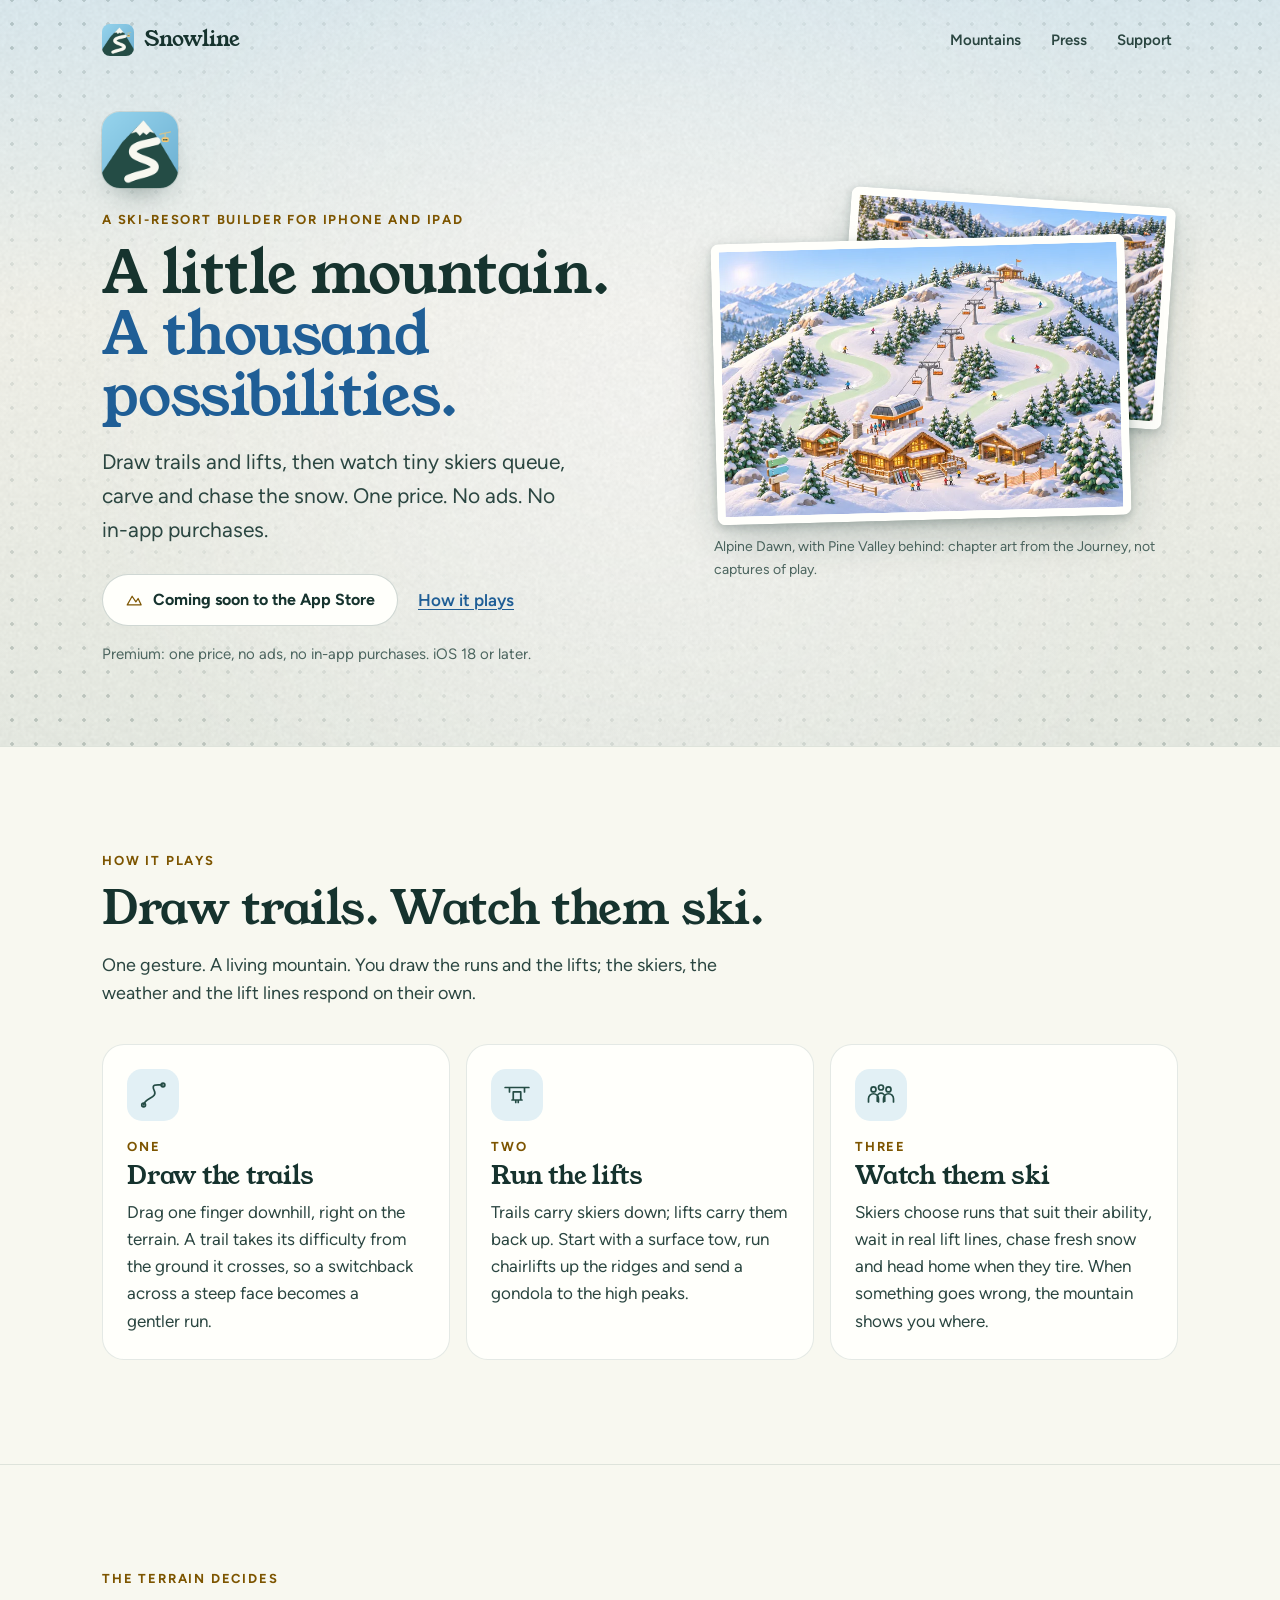
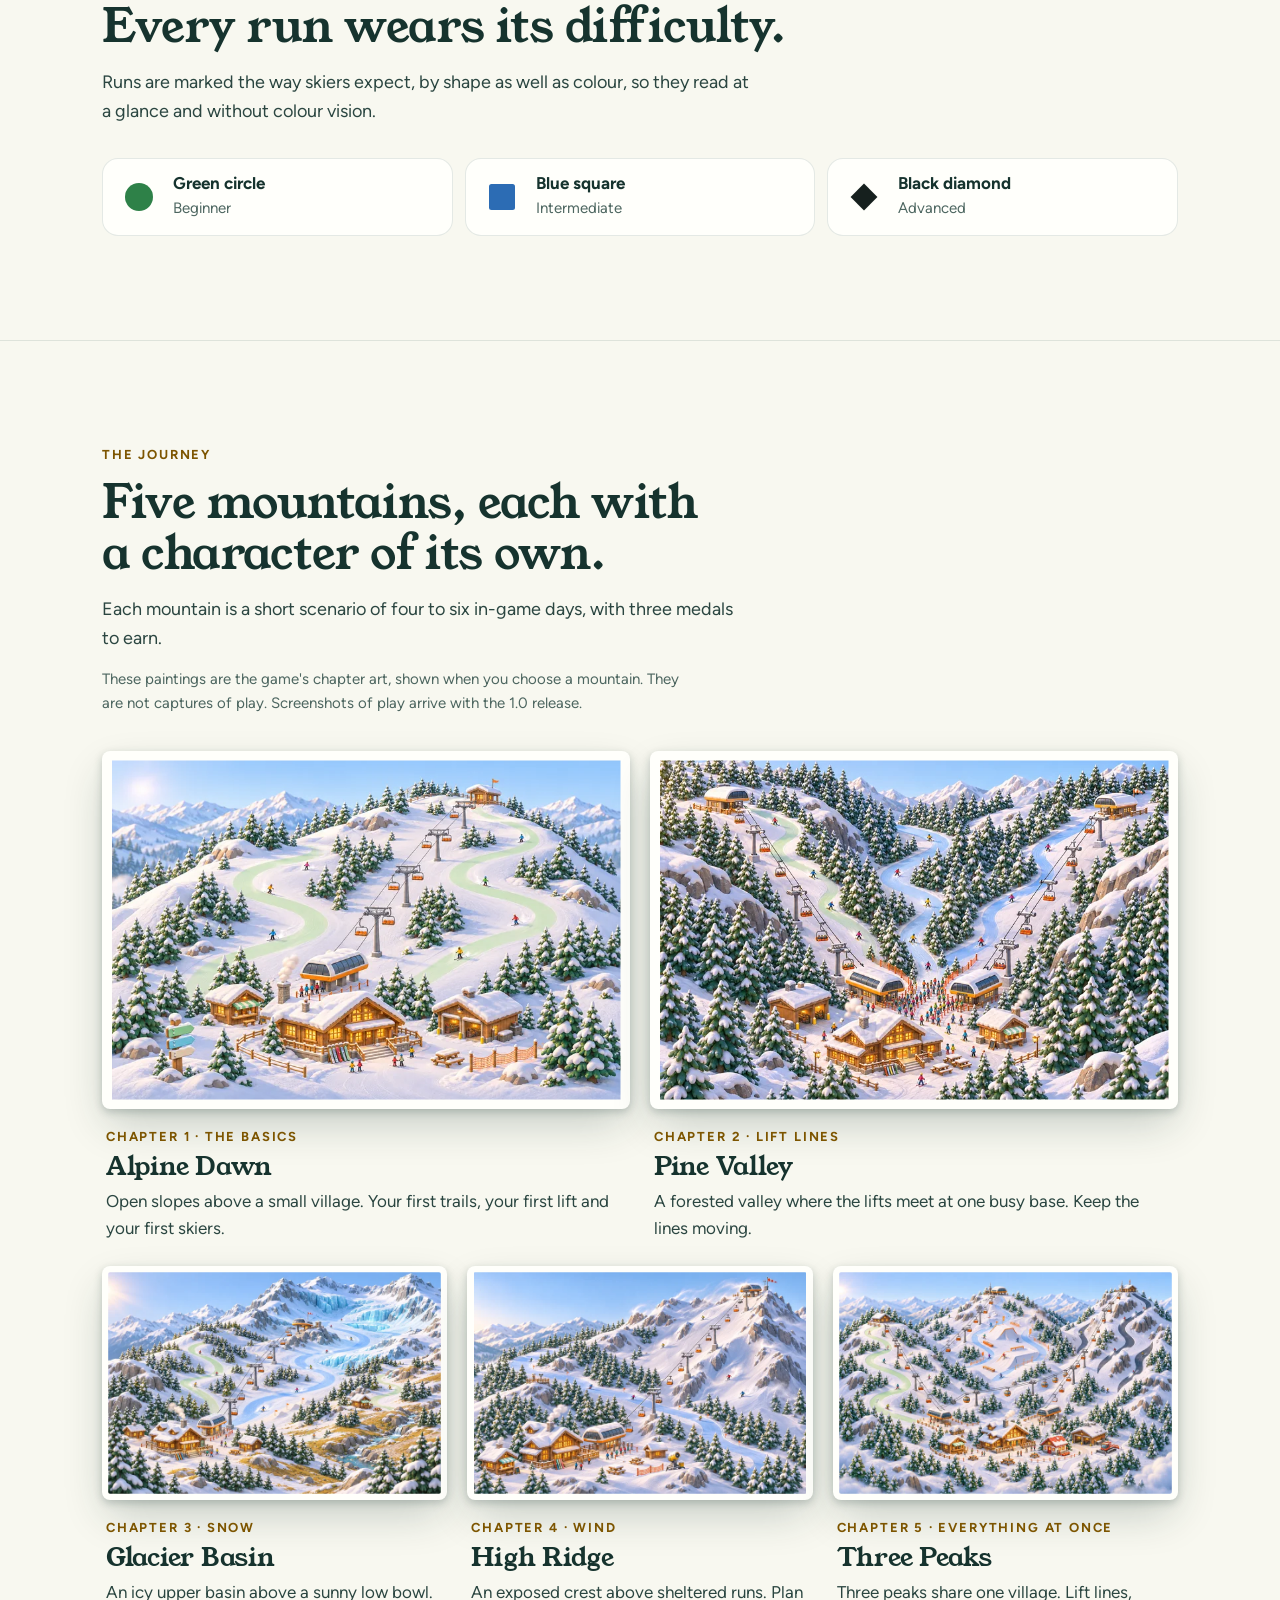
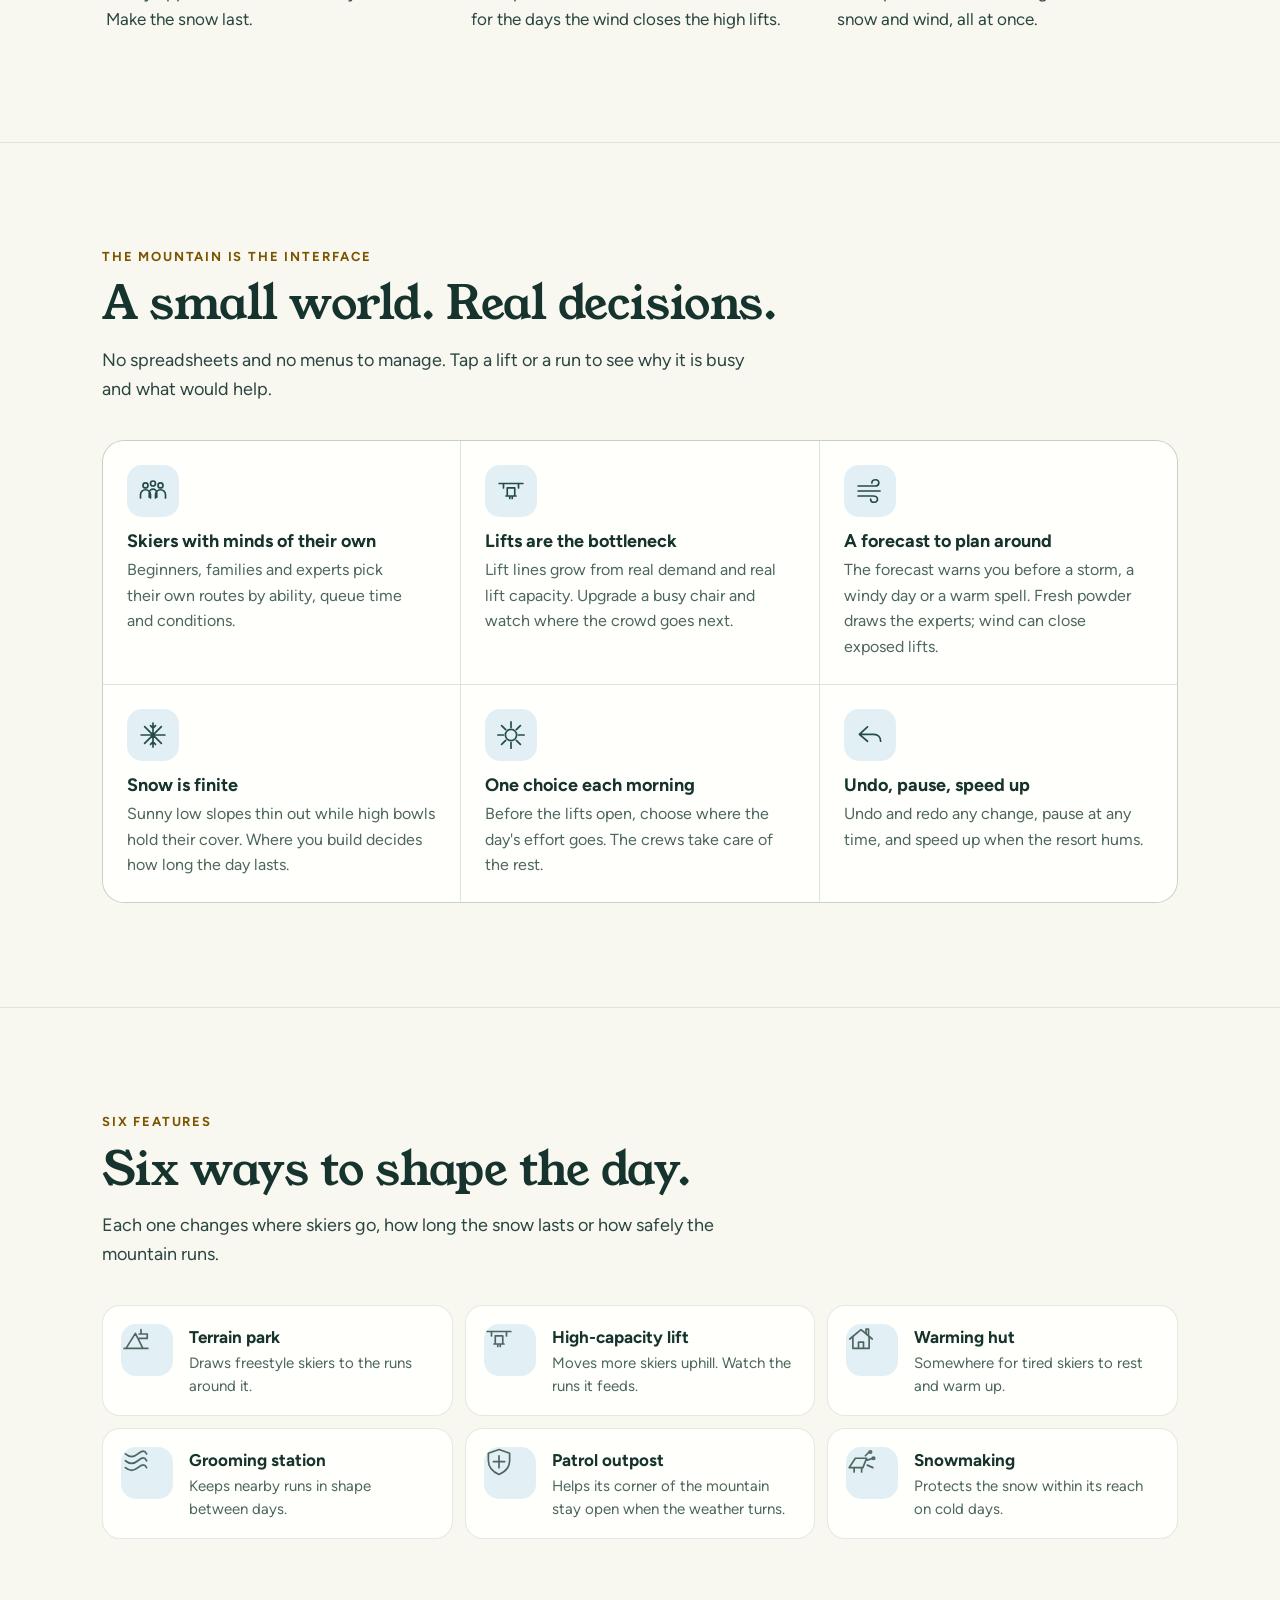
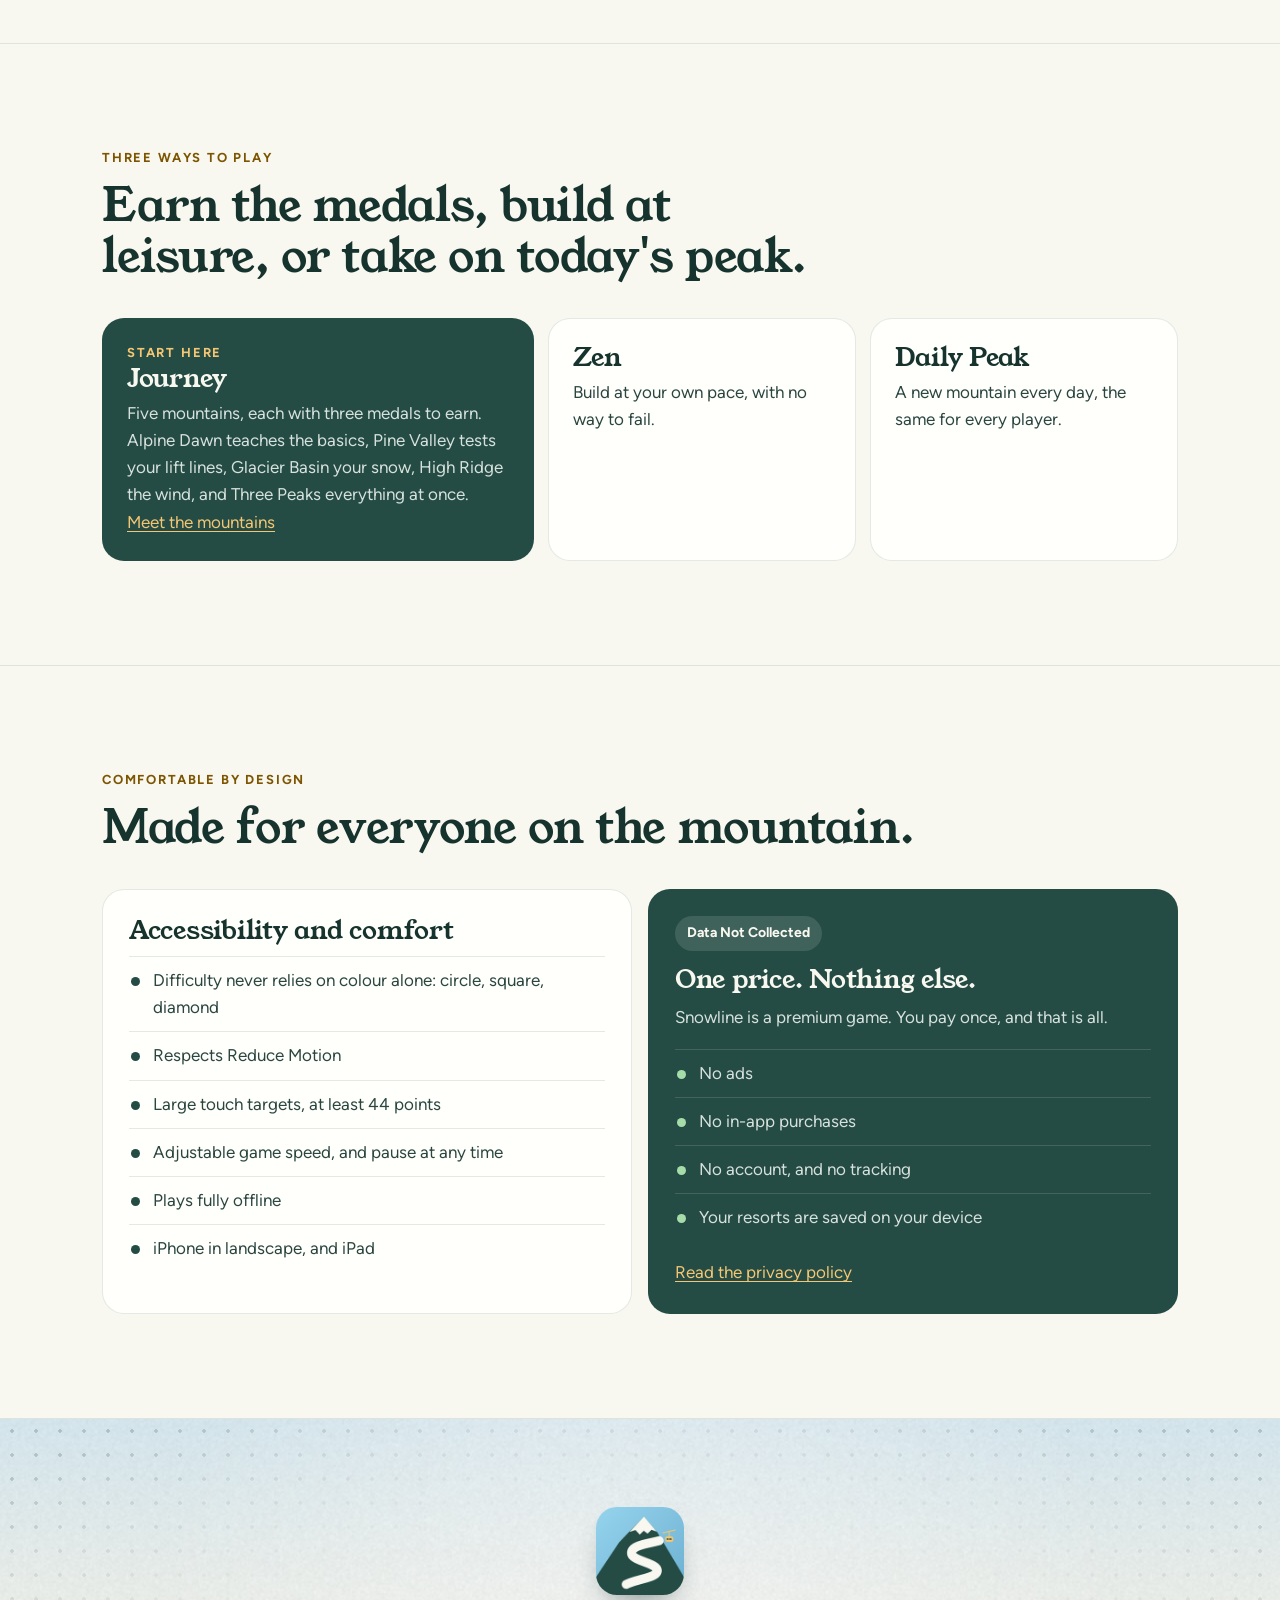
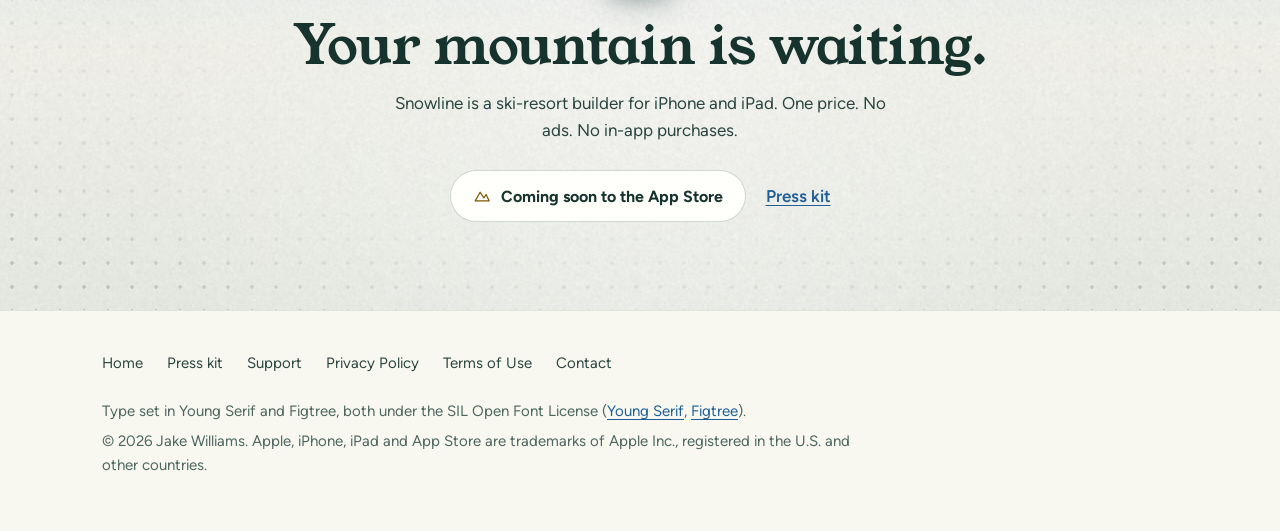
==== commit 80f1b382: "Bring the Reps creative style to the site: paper stages, chapter-art prints, header art - .stage: Re" ====
--- a/index.html
+++ b/index.html
@@ -75,7 +75,7 @@
 
 <main id="main">
 
-<section class="hero" aria-labelledby="hero-title">
+<section class="hero stage" aria-labelledby="hero-title">
   <div class="wrap hero-grid">
     <div>
       <img class="hero-icon" src="assets/img/icon-192.png" width="76" height="76" alt="The Snowline app icon: an evergreen peak with an ivory S-shaped trail and an amber gondola on a glacier-blue sky.">
@@ -90,9 +90,12 @@
       </div>
       <p class="fine">Premium: one price, no ads, no in-app purchases. iOS 18 or later.</p>
     </div>
-    <figure class="art">
-      <img src="assets/img/art/alpine-dawn-1536.webp" srcset="assets/img/art/alpine-dawn-768.webp 768w, assets/img/art/alpine-dawn-1536.webp 1536w" sizes="(min-width: 1140px) 580px, (min-width: 960px) 52vw, 100vw" width="1536" height="1024" fetchpriority="high" alt="A painted miniature ski mountain at morning: a timber lodge and lift station in a snowy village, a chairlift climbing between evergreens, and pale green runs winding down to the base.">
-      <figcaption>Alpine Dawn, the first mountain of the Journey. Chapter art, not a capture of play.</figcaption>
+    <figure class="art prints">
+      <div class="stack">
+        <img class="print back" src="assets/img/art/pine-valley-768.webp" srcset="assets/img/art/pine-valley-768.webp 768w, assets/img/art/pine-valley-1536.webp 1536w" sizes="(min-width: 1140px) 360px, (min-width: 960px) 34vw, 66vw" width="1536" height="1024" alt="">
+        <img class="print front" src="assets/img/art/alpine-dawn-1536.webp" srcset="assets/img/art/alpine-dawn-768.webp 768w, assets/img/art/alpine-dawn-1536.webp 1536w" sizes="(min-width: 1140px) 500px, (min-width: 960px) 46vw, 92vw" width="1536" height="1024" fetchpriority="high" alt="A painted miniature ski mountain at morning: a timber lodge and lift station in a snowy village, a chairlift climbing between evergreens, and pale green runs winding down to the base.">
+      </div>
+      <figcaption>Alpine Dawn, with Pine Valley behind: chapter art from the Journey, not captures of play.</figcaption>
     </figure>
   </div>
 </section>
@@ -147,7 +150,7 @@
     <p class="note">These paintings are the game's chapter art, shown when you choose a mountain. They are not captures of play. Screenshots of play arrive with the 1.0 release.</p>
     <ul class="peaks">
       <li class="peak">
-        <img src="assets/img/art/alpine-dawn-768.webp" srcset="assets/img/art/alpine-dawn-768.webp 768w, assets/img/art/alpine-dawn-1536.webp 1536w" sizes="(min-width: 720px) 50vw, 100vw" width="1536" height="1024" loading="lazy" alt="A painted miniature mountain at morning: a timber lodge and lift station in a snowy village, a chairlift climbing between evergreens, and pale green runs winding down to the base.">
+        <img class="print" src="assets/img/art/alpine-dawn-768.webp" srcset="assets/img/art/alpine-dawn-768.webp 768w, assets/img/art/alpine-dawn-1536.webp 1536w" sizes="(min-width: 720px) 50vw, 100vw" width="1536" height="1024" loading="lazy" alt="A painted miniature mountain at morning: a timber lodge and lift station in a snowy village, a chairlift climbing between evergreens, and pale green runs winding down to the base.">
         <div class="body">
           <p class="n">Chapter 1 &middot; The basics</p>
           <h3>Alpine Dawn</h3>
@@ -155,7 +158,7 @@
         </div>
       </li>
       <li class="peak">
-        <img src="assets/img/art/pine-valley-768.webp" srcset="assets/img/art/pine-valley-768.webp 768w, assets/img/art/pine-valley-1536.webp 1536w" sizes="(min-width: 720px) 50vw, 100vw" width="1536" height="1024" loading="lazy" alt="A painted forested valley: chairlifts rise up both sides from one base, where a crowd of tiny skiers waits in line.">
+        <img class="print" src="assets/img/art/pine-valley-768.webp" srcset="assets/img/art/pine-valley-768.webp 768w, assets/img/art/pine-valley-1536.webp 1536w" sizes="(min-width: 720px) 50vw, 100vw" width="1536" height="1024" loading="lazy" alt="A painted forested valley: chairlifts rise up both sides from one base, where a crowd of tiny skiers waits in line.">
         <div class="body">
           <p class="n">Chapter 2 &middot; Lift lines</p>
           <h3>Pine Valley</h3>
@@ -163,7 +166,7 @@
         </div>
       </li>
       <li class="peak">
-        <img src="assets/img/art/glacier-basin-768.webp" srcset="assets/img/art/glacier-basin-768.webp 768w, assets/img/art/glacier-basin-1536.webp 1536w" sizes="(min-width: 960px) 33vw, (min-width: 720px) 50vw, 100vw" width="1536" height="1024" loading="lazy" alt="A painted alpine basin: ice-blue glacier falls high above, a chairlift and winding runs below, and a sunny lower bowl where the snow has thinned to grass beside a stream.">
+        <img class="print" src="assets/img/art/glacier-basin-768.webp" srcset="assets/img/art/glacier-basin-768.webp 768w, assets/img/art/glacier-basin-1536.webp 1536w" sizes="(min-width: 960px) 33vw, (min-width: 720px) 50vw, 100vw" width="1536" height="1024" loading="lazy" alt="A painted alpine basin: ice-blue glacier falls high above, a chairlift and winding runs below, and a sunny lower bowl where the snow has thinned to grass beside a stream.">
         <div class="body">
           <p class="n">Chapter 3 &middot; Snow</p>
           <h3>Glacier Basin</h3>
@@ -171,7 +174,7 @@
         </div>
       </li>
       <li class="peak">
-        <img src="assets/img/art/high-ridge-768.webp" srcset="assets/img/art/high-ridge-768.webp 768w, assets/img/art/high-ridge-1536.webp 1536w" sizes="(min-width: 960px) 33vw, (min-width: 720px) 50vw, 100vw" width="1536" height="1024" loading="lazy" alt="A painted steep, rocky crest with snow blowing off the summit, a chairlift climbing to a station at the top, and a run curving through sheltered trees below.">
+        <img class="print" src="assets/img/art/high-ridge-768.webp" srcset="assets/img/art/high-ridge-768.webp 768w, assets/img/art/high-ridge-1536.webp 1536w" sizes="(min-width: 960px) 33vw, (min-width: 720px) 50vw, 100vw" width="1536" height="1024" loading="lazy" alt="A painted steep, rocky crest with snow blowing off the summit, a chairlift climbing to a station at the top, and a run curving through sheltered trees below.">
         <div class="body">
           <p class="n">Chapter 4 &middot; Wind</p>
           <h3>High Ridge</h3>
@@ -179,7 +182,7 @@
         </div>
       </li>
       <li class="peak">
-        <img src="assets/img/art/three-peaks-768.webp" srcset="assets/img/art/three-peaks-768.webp 768w, assets/img/art/three-peaks-1536.webp 1536w" sizes="(min-width: 960px) 33vw, (min-width: 720px) 50vw, 100vw" width="1536" height="1024" loading="lazy" alt="A painted resort of three snowy peaks around one village, with chairlifts and a gondola, a terrain park with jumps between them, and runs winding down each peak.">
+        <img class="print" src="assets/img/art/three-peaks-768.webp" srcset="assets/img/art/three-peaks-768.webp 768w, assets/img/art/three-peaks-1536.webp 1536w" sizes="(min-width: 960px) 33vw, (min-width: 720px) 50vw, 100vw" width="1536" height="1024" loading="lazy" alt="A painted resort of three snowy peaks around one village, with chairlifts and a gondola, a terrain park with jumps between them, and runs winding down each peak.">
         <div class="body">
           <p class="n">Chapter 5 &middot; Everything at once</p>
           <h3>Three Peaks</h3>
@@ -301,7 +304,7 @@
   </div>
 </section>
 
-<section class="closing" aria-labelledby="closing-title">
+<section class="closing stage" aria-labelledby="closing-title">
   <div class="wrap">
     <img src="assets/img/icon-192.png" width="88" height="88" alt="">
     <h2 id="closing-title">Your mountain is waiting.</h2>
--- a/assets/site.css
+++ b/assets/site.css
@@ -43,6 +43,15 @@
   --m-stroke: 0;
   --shadow: 0 24px 48px -28px rgba(22, 51, 46, 0.45);
 
+  /* Reps paper and prints, after _reps-creative-assets (style: grain 0.1, dots 0.16, glow 0.55, shadow 0.7) */
+  --paper-top: #F8F8F0;
+  --paper-bottom: #EDF1E9;
+  --dot: rgba(22, 51, 46, 0.2);
+  --glow: rgba(255, 255, 255, 0.6);
+  --h-accent: #1F5E96;    /* a headline's second line, as Reps sets its accent line: 6.3:1 */
+  --mat: #FFFFFB;
+  --print-shadow: 0 18px 44px -6px rgba(22, 51, 46, 0.24), 0 3px 8px rgba(22, 51, 46, 0.22);
+
   --serif: "Young Serif", "Iowan Old Style", Georgia, serif;
   --sans: "Figtree", -apple-system, BlinkMacSystemFont, "Helvetica Neue", Arial, sans-serif;
   --gutter: 16px;
@@ -63,6 +72,9 @@
     --feature-bg: #1F423C; --feature-ink: #F8F8F0; --feature-ink2: #D7E1DC; --feature-link: #F4C673;
     --m-green: #A6DCAA; --m-blue: #6EAAE8; --m-black: #0A0F0E; --m-stroke: 1.5;
     --shadow: 0 24px 48px -24px rgba(0, 0, 0, 0.7);
+    --paper-top: #12302C; --paper-bottom: #0E1C1A; --dot: rgba(248, 248, 240, 0.14); --glow: rgba(142, 201, 229, 0.12);
+    --h-accent: #8EC9E5; --mat: #ECEADF;
+    --print-shadow: 0 18px 44px -6px rgba(0, 0, 0, 0.6), 0 3px 8px rgba(0, 0, 0, 0.5);
     color-scheme: dark;
   }
 }
@@ -76,6 +88,9 @@
   --feature-bg: #1F423C; --feature-ink: #F8F8F0; --feature-ink2: #D7E1DC; --feature-link: #F4C673;
   --m-green: #A6DCAA; --m-blue: #6EAAE8; --m-black: #0A0F0E; --m-stroke: 1.5;
   --shadow: 0 24px 48px -24px rgba(0, 0, 0, 0.7);
+  --paper-top: #12302C; --paper-bottom: #0E1C1A; --dot: rgba(248, 248, 240, 0.14); --glow: rgba(142, 201, 229, 0.12);
+  --h-accent: #8EC9E5; --mat: #ECEADF;
+  --print-shadow: 0 18px 44px -6px rgba(0, 0, 0, 0.6), 0 3px 8px rgba(0, 0, 0, 0.5);
   color-scheme: dark;
 }
 
@@ -113,7 +128,7 @@
 }
 
 /* Header */
-.site-head { display: flex; flex-wrap: wrap; align-items: center; justify-content: space-between; gap: 4px 12px; padding-top: 14px; padding-bottom: 14px; }
+.site-head { position: relative; z-index: 1; display: flex; flex-wrap: wrap; align-items: center; justify-content: space-between; gap: 4px 12px; padding-top: 14px; padding-bottom: 14px; }
 .brand { display: inline-flex; align-items: center; gap: 10px; color: var(--ink); text-decoration: none; font-family: var(--serif); font-size: 21px; min-height: 44px; }
 .brand img { width: 32px; height: 32px; border-radius: 8px; }
 .site-nav { display: flex; align-items: center; gap: 2px; font-size: 15px; font-weight: 600; margin-right: -6px; }
@@ -142,18 +157,45 @@
 .soon svg { width: 18px; height: 18px; flex: none; color: var(--accent); }
 .fine { font-size: 15px; color: var(--ink3); margin: 16px 0 0; }
 
+/* Reps paper: a wash, a glow just below the middle, grain multiplied over both, and a dot grid that is
+   clear in the middle and stronger toward the edges (render.swift paper()). It is drawn in pseudo-elements
+   so a stage can reach up behind the header with --stage-top. */
+.stage { position: relative; isolation: isolate; --stage-top: 0px; }
+.stage::before, .stage::after { content: ""; position: absolute; inset: var(--stage-top) 0 0; pointer-events: none; }
+.stage::before {
+  z-index: -2;
+  background:
+    url("img/grain.png") 0 0 / 256px 256px,
+    radial-gradient(circle farthest-corner at 50% 56%, var(--glow), transparent 72%),
+    linear-gradient(180deg, var(--sky), var(--paper-top) 46%, var(--paper-bottom));
+  background-blend-mode: multiply, normal, normal;
+}
+.stage::after {
+  z-index: -1;
+  background: radial-gradient(circle, var(--dot) 1.2px, transparent 1.7px) 0 0 / 20px 20px;
+  -webkit-mask-image: radial-gradient(ellipse farthest-corner at 50% 50%, transparent 31%, rgba(0, 0, 0, 0.12) 50%, rgba(0, 0, 0, 0.48) 71%, #000 88%);
+  mask-image: radial-gradient(ellipse farthest-corner at 50% 50%, transparent 31%, rgba(0, 0, 0, 0.12) 50%, rgba(0, 0, 0, 0.48) 71%, #000 88%);
+}
+
+/* Chapter art as a print: an ivory mat and Reps' two shadows (ambient and contact), never a phone frame */
+.print { display: block; width: 100%; padding: clamp(6px, 1.8%, 12px); background: var(--mat); border-radius: 8px; box-shadow: var(--print-shadow); }
+
 /* Hero */
 .hero { padding: 16px 0 64px; }
+.hero.stage { --stage-top: -140px; }
 .hero-grid { display: grid; gap: 36px; align-items: center; }
 .hero-icon { width: 76px; height: 76px; border-radius: 18px; margin-bottom: 22px; box-shadow: 0 14px 30px -16px rgba(22, 51, 46, 0.6), 0 0 0 1px var(--line); }
 .hero h1 { font-size: clamp(36px, 9.4vw, 64px); line-height: 1.05; }
 .hero h1 .line { display: block; }
+.hero h1 .line + .line { color: var(--h-accent); }
 .hero .lede { font-size: clamp(18px, 2.2vw, 21px); color: var(--ink2); max-width: 31em; margin: 20px 0 28px; }
 .hero-cta { display: flex; flex-wrap: wrap; align-items: center; gap: 12px 20px; }
 .hero-cta > a:not(.btn) { display: inline-flex; align-items: center; min-height: 44px; font-weight: 600; }
 .art { margin: 0; }
-.art img { width: 100%; border-radius: var(--radius); box-shadow: var(--shadow), 0 0 0 1px var(--line); background: var(--sky); }
-.art figcaption { font-size: 14px; color: var(--ink3); margin-top: 12px; }
+.art figcaption { font-size: 14px; color: var(--ink3); margin-top: 16px; }
+.prints .stack { position: relative; padding: 9% 5% 0 0; }
+.prints .back { position: absolute; top: 0; right: 2%; width: 70%; transform: rotate(4deg); }
+.prints .front { position: relative; width: 94%; transform: rotate(-1.5deg); }
 
 /* Sections */
 .section { padding: 72px 0; border-top: 1px solid var(--line); }
@@ -185,17 +227,18 @@
 
 /* The five mountains (chapter art) */
 .peaks { list-style: none; margin: 36px 0 0; padding: 0; display: grid; gap: 20px; }
-.peak { background: var(--card); border: 1px solid var(--line); border-radius: var(--radius); overflow: hidden; display: flex; flex-direction: column; }
-.peak img { width: 100%; aspect-ratio: 3 / 2; object-fit: cover; background: var(--sky); }
-.peak .body { padding: 18px 22px 22px; }
+.peak { display: flex; flex-direction: column; }
+.peak .body { padding: 18px 4px 4px; }
 .peak .n { font-size: 13px; font-weight: 700; letter-spacing: 0.14em; text-transform: uppercase; color: var(--accent); margin: 0 0 4px; }
 .peak h3 { font-size: 26px; margin-bottom: 6px; }
 .peak p { margin: 0; }
 .peak .dl { display: inline-flex; align-items: center; min-height: 44px; margin-top: 6px; font-weight: 600; font-size: 15px; }
 
-/* Screenshots (only when published with --with-screenshots) */
-.shots { display: grid; grid-template-columns: 1fr; gap: 18px; margin: 36px 0 0; padding: 0; list-style: none; }
-.shots img { width: 100%; border-radius: 16px; box-shadow: var(--shadow), 0 0 0 1px var(--line); }
+/* Screenshots (only with --with-screenshots): real captures in the Reps phone frame, shadow included */
+.shots { display: grid; grid-template-columns: 1fr; gap: 12px 24px; margin: 28px 0 0; padding: 0; list-style: none; }
+.shots figure { margin: 0; }
+.shots img { width: 100%; }
+.shots figcaption { margin-top: -4px; text-align: center; font-family: var(--serif); font-size: 21px; color: var(--ink); }
 
 /* Feature grid */
 .grid { display: grid; grid-template-columns: 1fr; gap: 1px; background: var(--line); border: 1px solid var(--line); border-radius: var(--radius); overflow: hidden; margin-top: 36px; }
@@ -298,6 +341,15 @@
 .contact-card p:last-child { margin-bottom: 0; }
 
 /* Press kit */
+.press-top { padding: 8px 0 40px; }
+.press-top.stage { --stage-top: -140px; }
+.press-top .doc { padding-bottom: 0; }
+.press-intro { display: grid; gap: 28px; align-items: center; }
+.press-intro .lede { margin-bottom: 0; }
+.key-art { margin: 0; }
+.key-art img { border-radius: 12px; box-shadow: var(--print-shadow); }
+.key-art figcaption { font-size: 14px; color: var(--ink3); margin-top: 14px; }
+.key-art figcaption a { font-weight: 600; }
 .facts { display: grid; grid-template-columns: 1fr; margin: 0; background: var(--card); border: 1px solid var(--line2); border-radius: var(--radius); overflow: hidden; }
 .facts > div { padding: 14px 20px; border-top: 1px solid var(--line); }
 .facts > div:first-child { border-top: 0; }
@@ -333,6 +385,8 @@
 }
 @media (min-width: 720px) {
   :root { --gutter: 32px; }
+  .stage::after { background-size: 24px 24px; background-image: radial-gradient(circle, var(--dot) 1.5px, transparent 2px); }
+  .press-top { padding: 16px 0 56px; }
   .site-head { padding-top: 18px; padding-bottom: 18px; }
   .site-nav { gap: 6px; }
   .site-nav a { padding: 0 12px; }
@@ -364,6 +418,7 @@
   .modes .journey { grid-column: auto; }
   .downloads { grid-template-columns: repeat(3, 1fr); }
   .downloads.logos { grid-template-columns: repeat(2, 1fr); }
+  .press-intro { grid-template-columns: minmax(0, 1fr) minmax(0, 1.1fr); gap: 56px; }
 }
 @media (prefers-reduced-motion: no-preference) {
   html { scroll-behavior: smooth; }
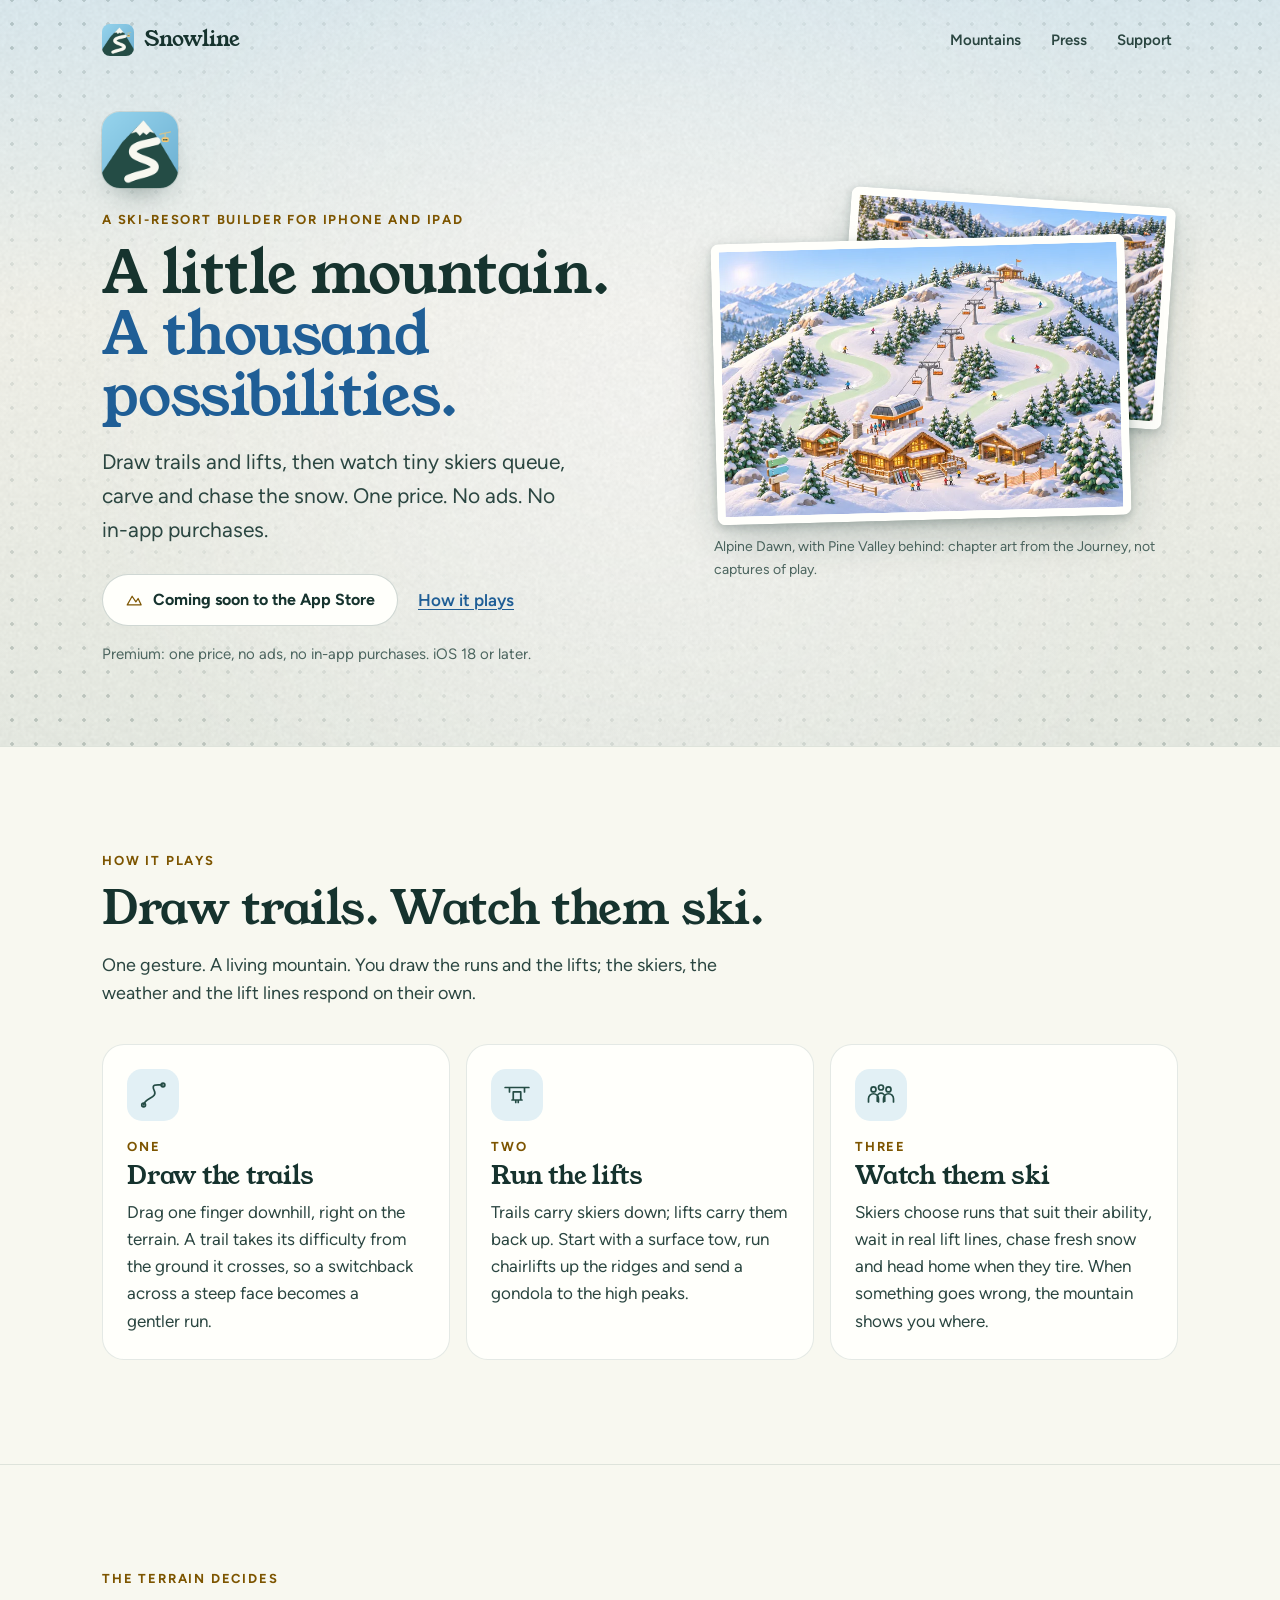
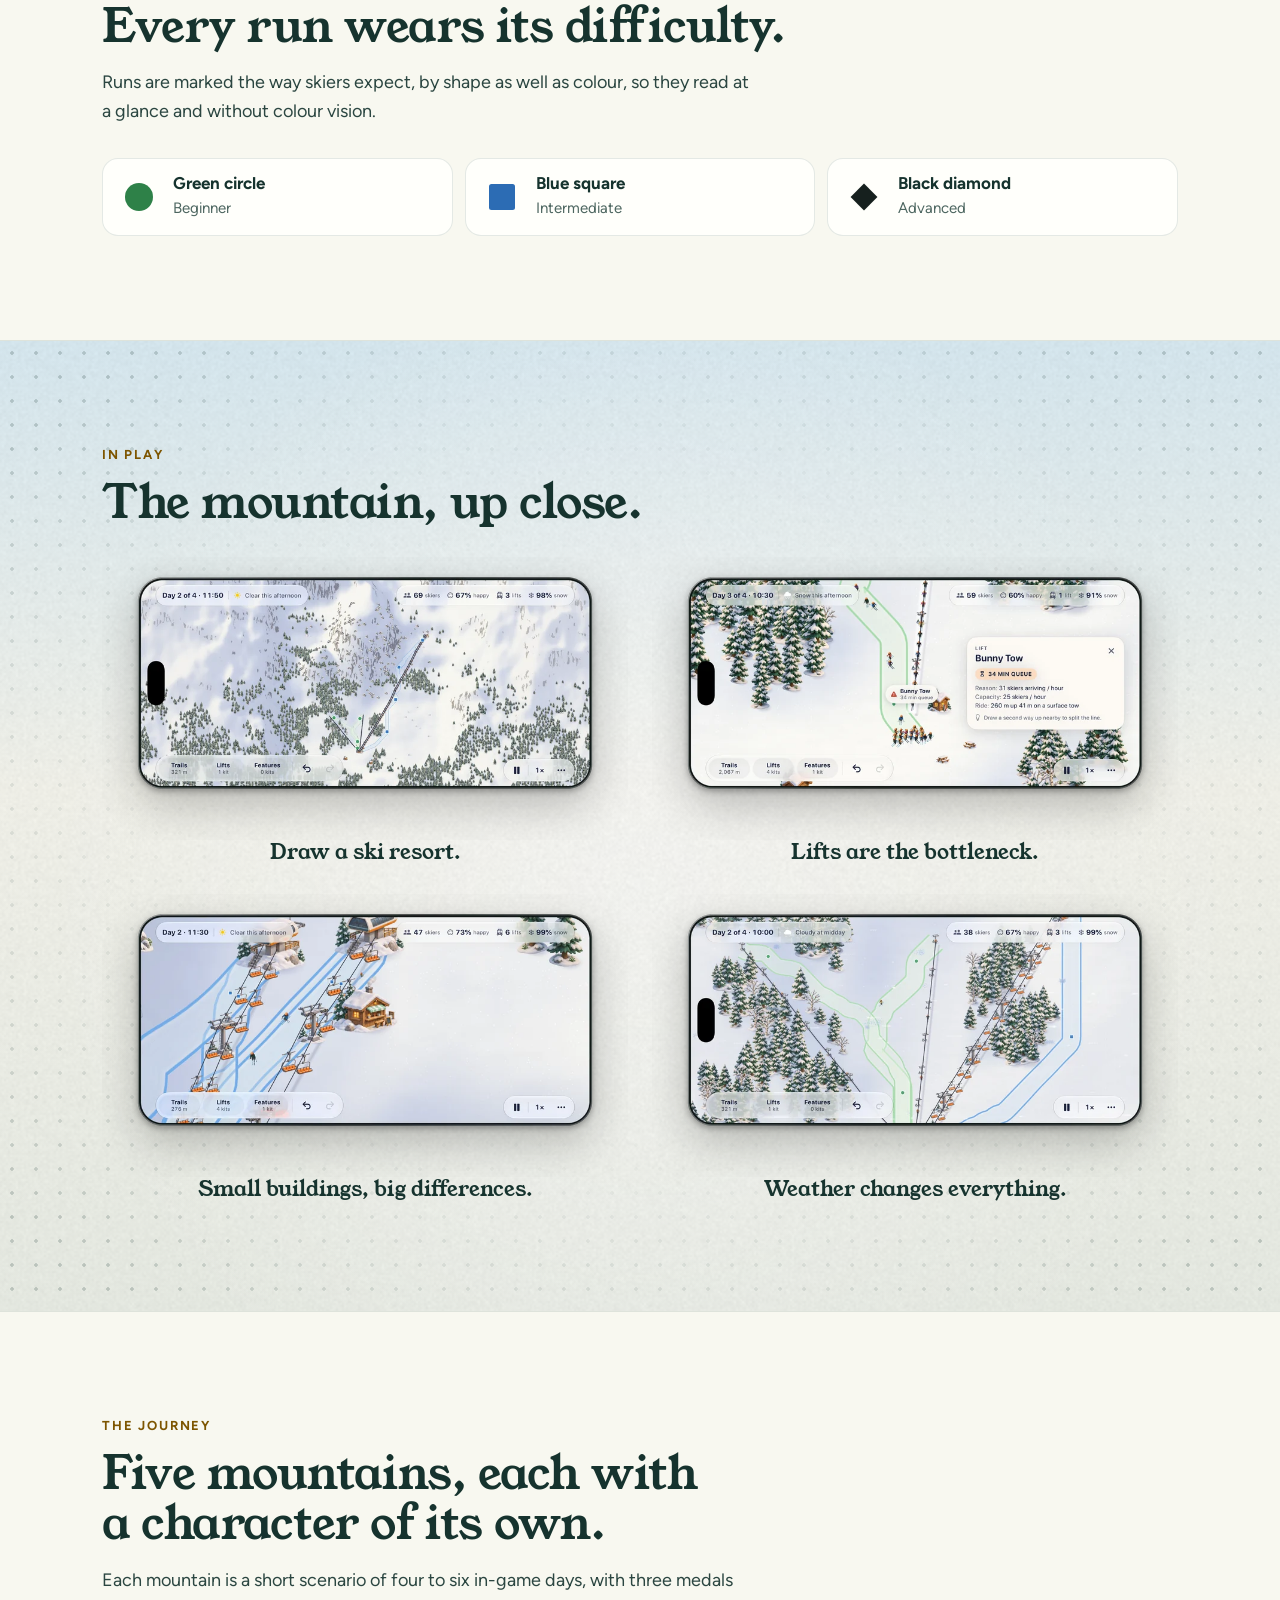
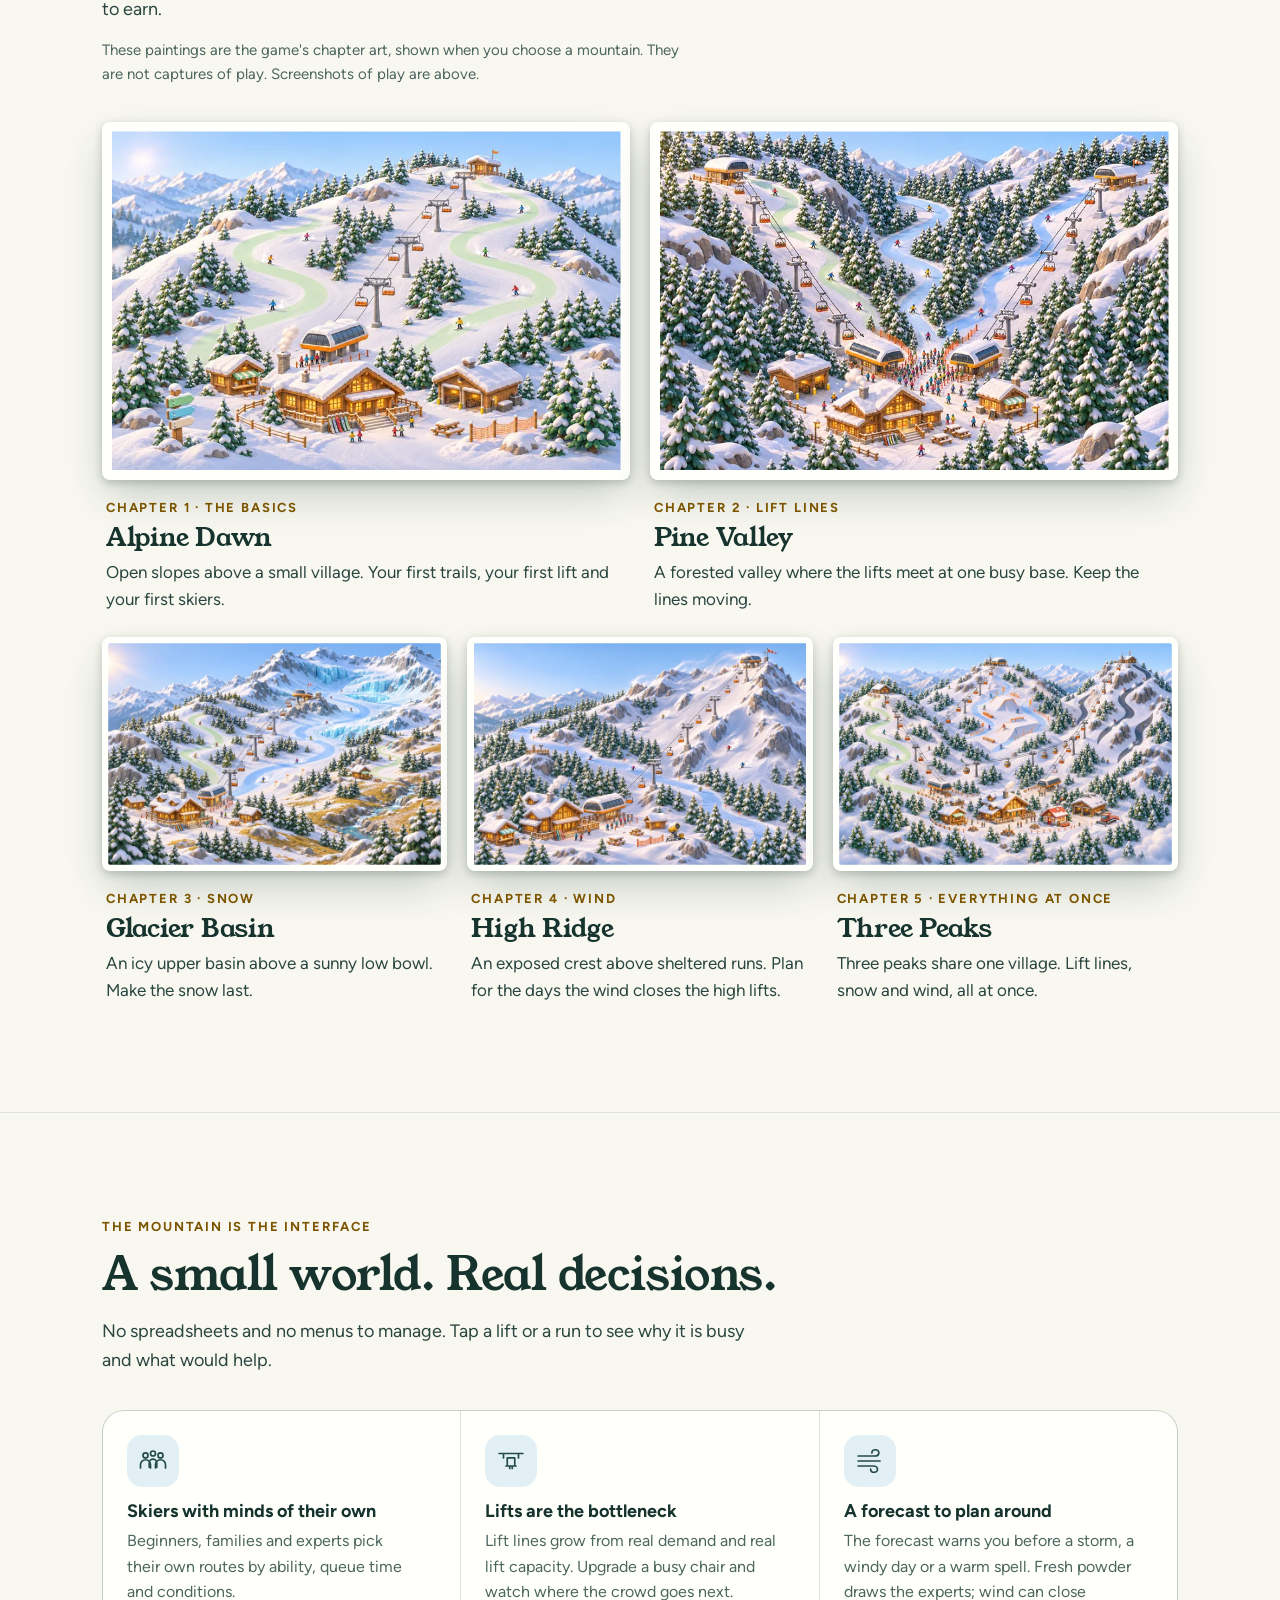
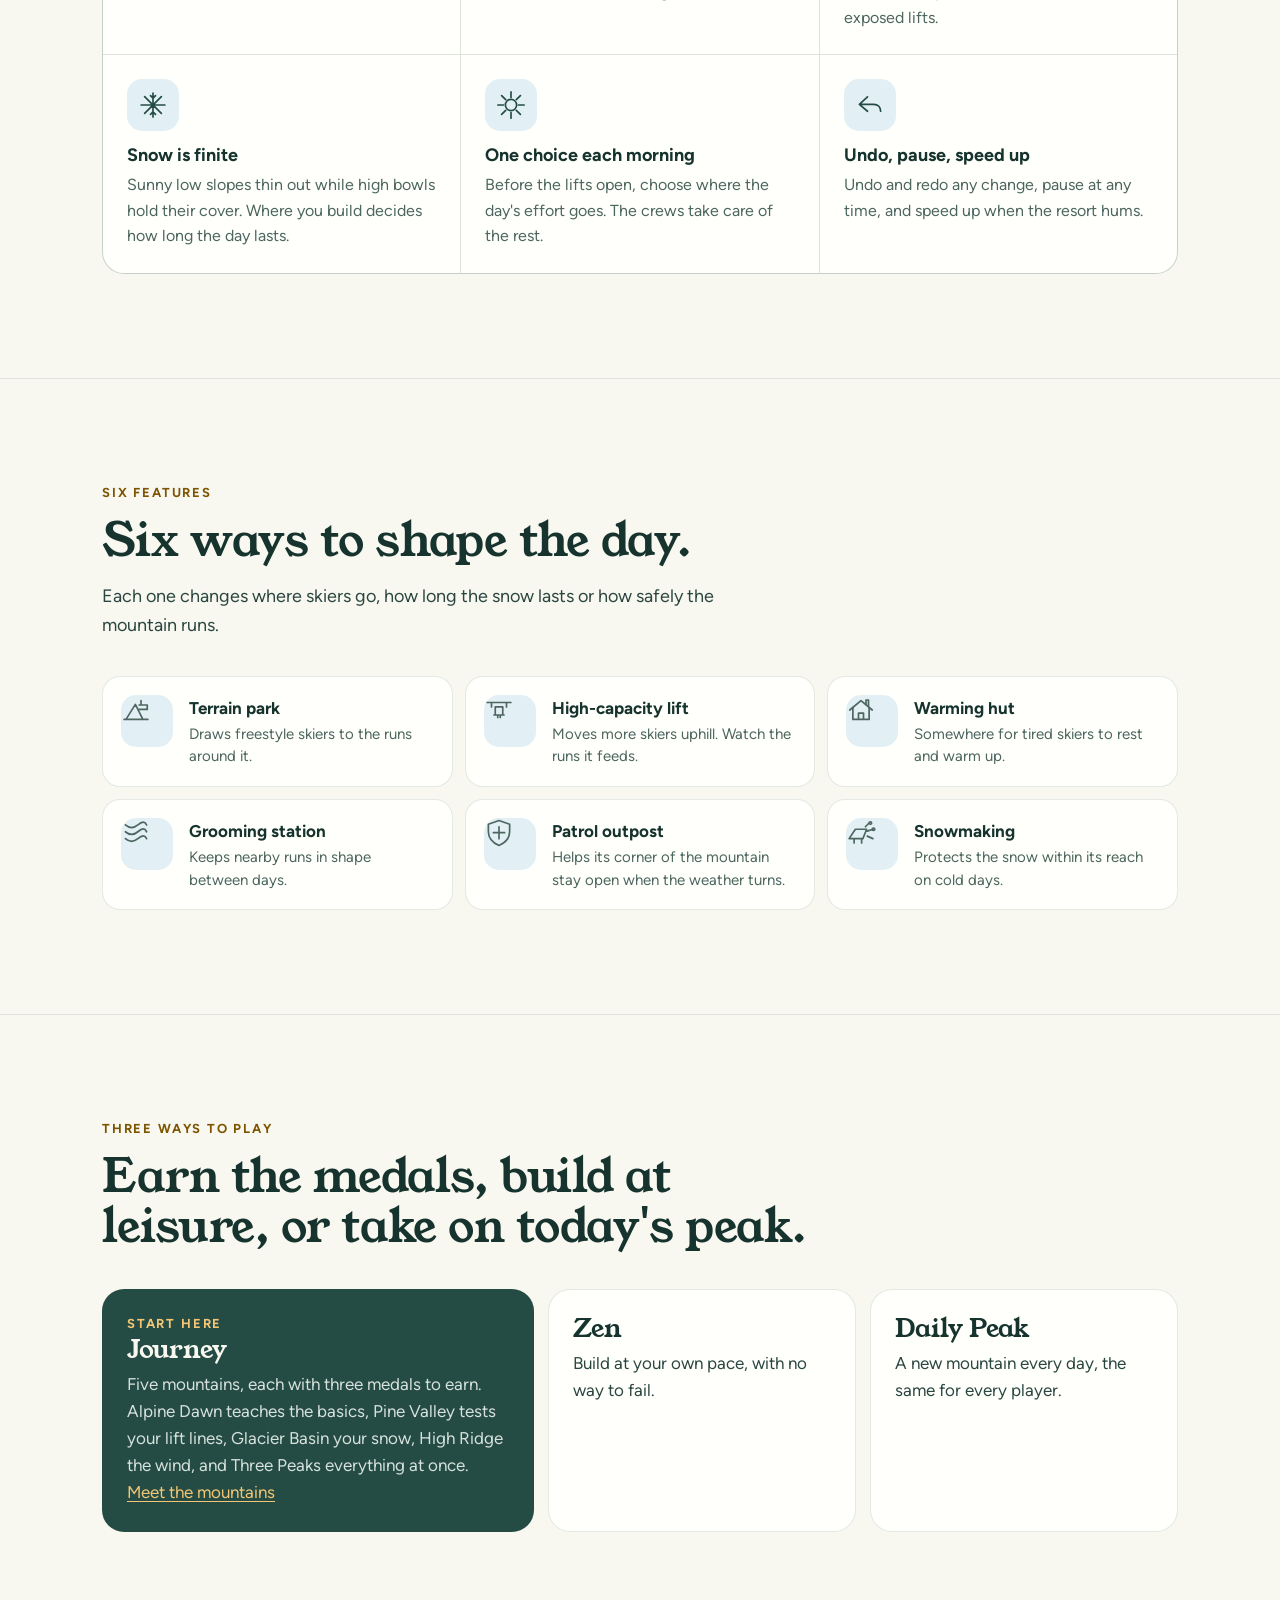
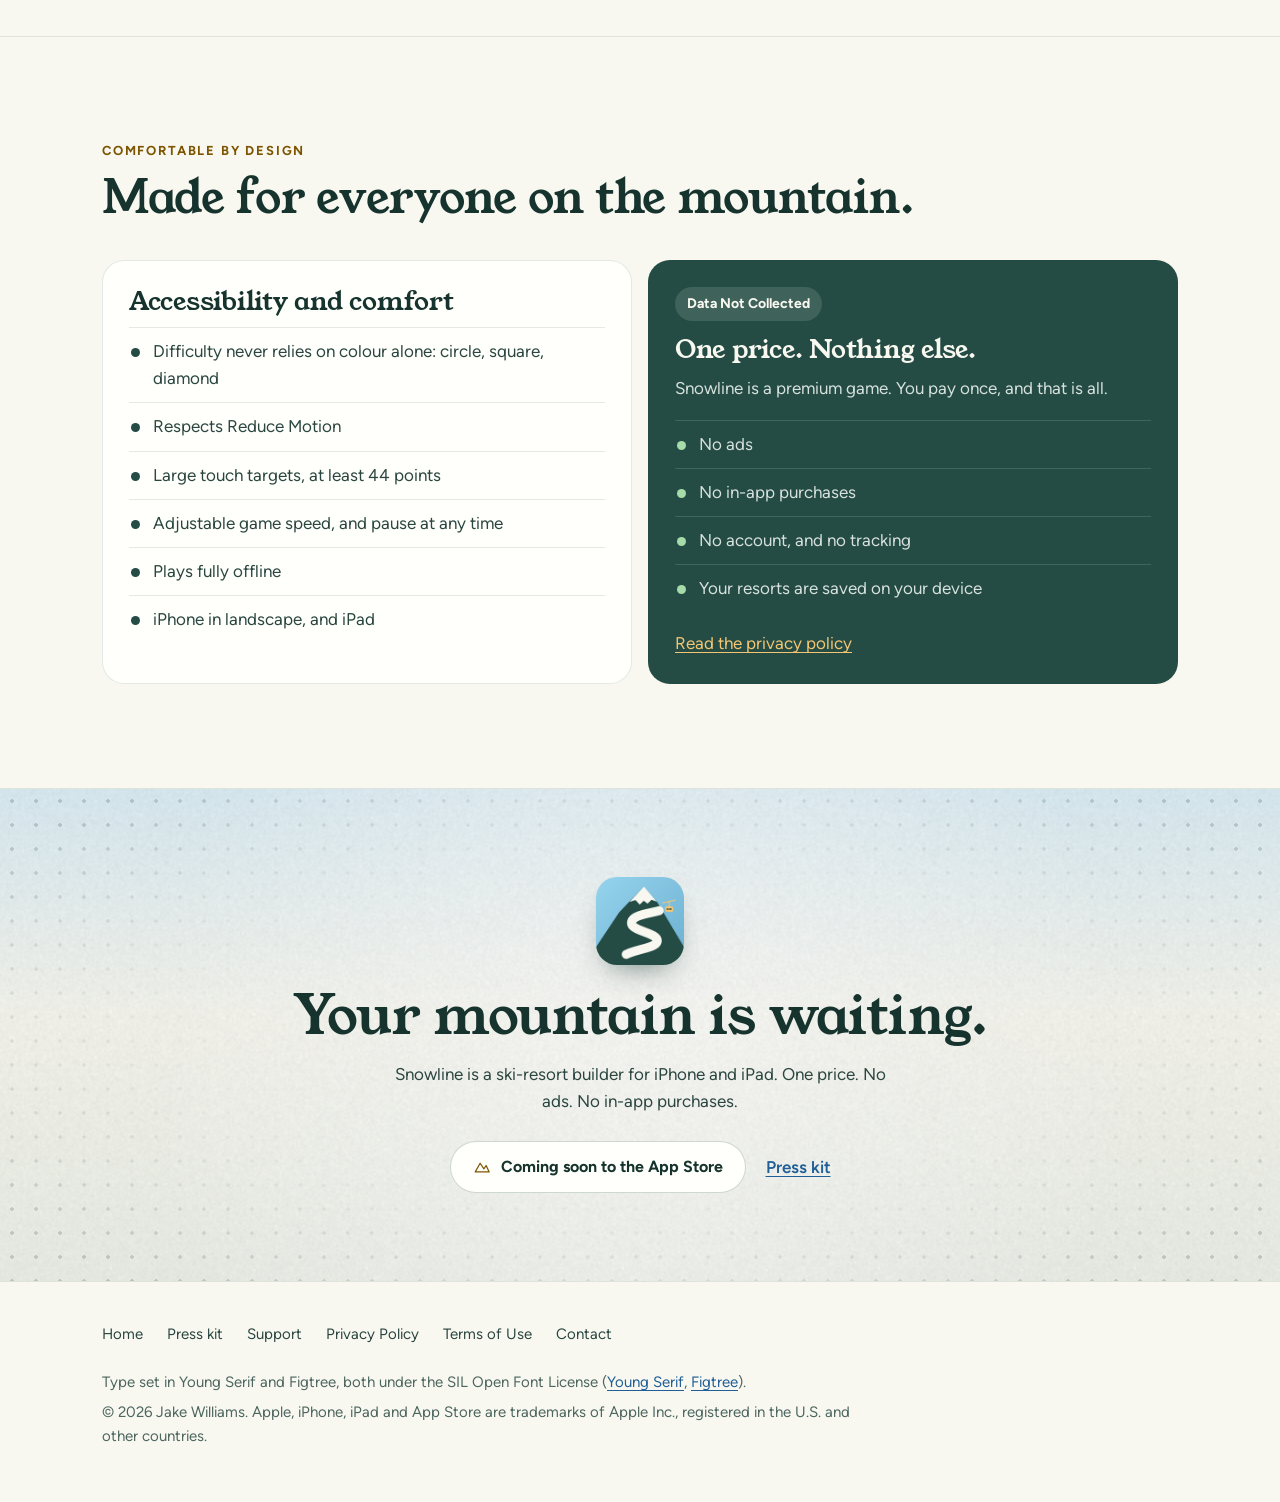
==== commit f51a1d85: "Update icon, art and listing copy from the Snowline repo" ====
--- a/index.html
+++ b/index.html
@@ -142,12 +142,25 @@
 </section>
 
 <!-- screenshots:start -->
+<section class="section stage" id="screenshots" aria-labelledby="screenshots-title">
+  <div class="wrap">
+    <p class="tag">In play</p>
+    <h2 id="screenshots-title">The mountain, up close.</h2>
+    <ul class="shots">
+      <li><figure><img src="assets/img/shots/01-overview-small.webp" srcset="assets/img/shots/01-overview-small.webp 879w, assets/img/shots/01-overview.webp 1759w" sizes="(min-width: 960px) 50vw, 100vw" width="1759" height="949" alt="A whole Snowline resort on its mountain, with trails, lifts and skiers."><figcaption>Draw a ski resort.</figcaption></figure></li>
+      <li><figure><img src="assets/img/shots/02-queue-small.webp" srcset="assets/img/shots/02-queue-small.webp 879w, assets/img/shots/02-queue.webp 1759w" sizes="(min-width: 960px) 50vw, 100vw" width="1759" height="949" loading="lazy" alt="Skiers queueing at the base of a busy lift."><figcaption>Lifts are the bottleneck.</figcaption></figure></li>
+      <li><figure><img src="assets/img/shots/03-features-small.webp" srcset="assets/img/shots/03-features-small.webp 879w, assets/img/shots/03-features.webp 1759w" sizes="(min-width: 960px) 50vw, 100vw" width="1759" height="949" loading="lazy" alt="Close up on a resort feature: a warming hut beside two chairlifts, skiers riding up."><figcaption>Small buildings, big differences.</figcaption></figure></li>
+      <li><figure><img src="assets/img/shots/04-snowfall-small.webp" srcset="assets/img/shots/04-snowfall-small.webp 879w, assets/img/shots/04-snowfall.webp 1759w" sizes="(min-width: 960px) 50vw, 100vw" width="1759" height="949" loading="lazy" alt="Snow falling on the resort."><figcaption>Weather changes everything.</figcaption></figure></li>
+    </ul>
+  </div>
+</section>
+
 <section class="section" id="mountains" aria-labelledby="mountains-title">
   <div class="wrap">
     <p class="tag">The Journey</p>
     <h2 id="mountains-title">Five mountains, each with a character of its own.</h2>
     <p class="intro">Each mountain is a short scenario of four to six in-game days, with three medals to earn.</p>
-    <p class="note">These paintings are the game's chapter art, shown when you choose a mountain. They are not captures of play. Screenshots of play arrive with the 1.0 release.</p>
+    <p class="note">These paintings are the game's chapter art, shown when you choose a mountain. They are not captures of play. Screenshots of play are above.</p>
     <ul class="peaks">
       <li class="peak">
         <img class="print" src="assets/img/art/alpine-dawn-768.webp" srcset="assets/img/art/alpine-dawn-768.webp 768w, assets/img/art/alpine-dawn-1536.webp 1536w" sizes="(min-width: 720px) 50vw, 100vw" width="1536" height="1024" loading="lazy" alt="A painted miniature mountain at morning: a timber lodge and lift station in a snowy village, a chairlift climbing between evergreens, and pale green runs winding down to the base.">
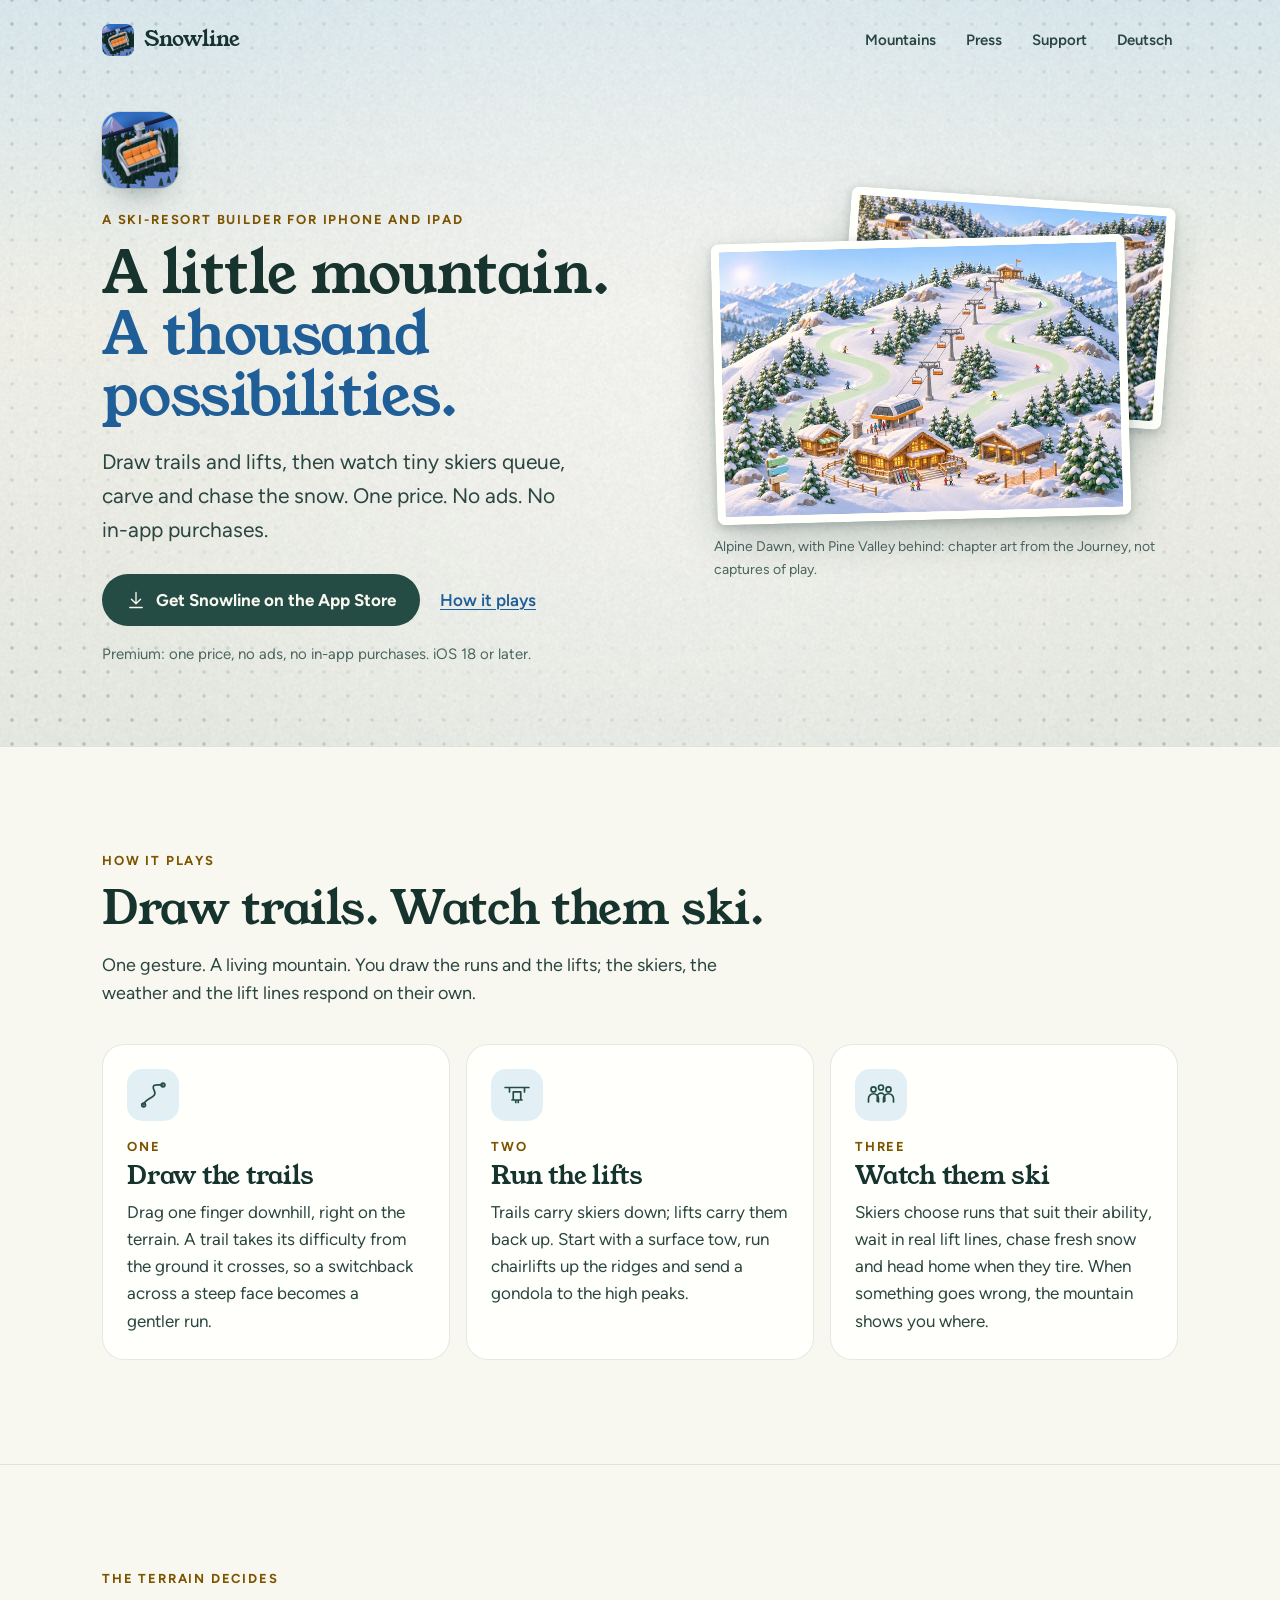
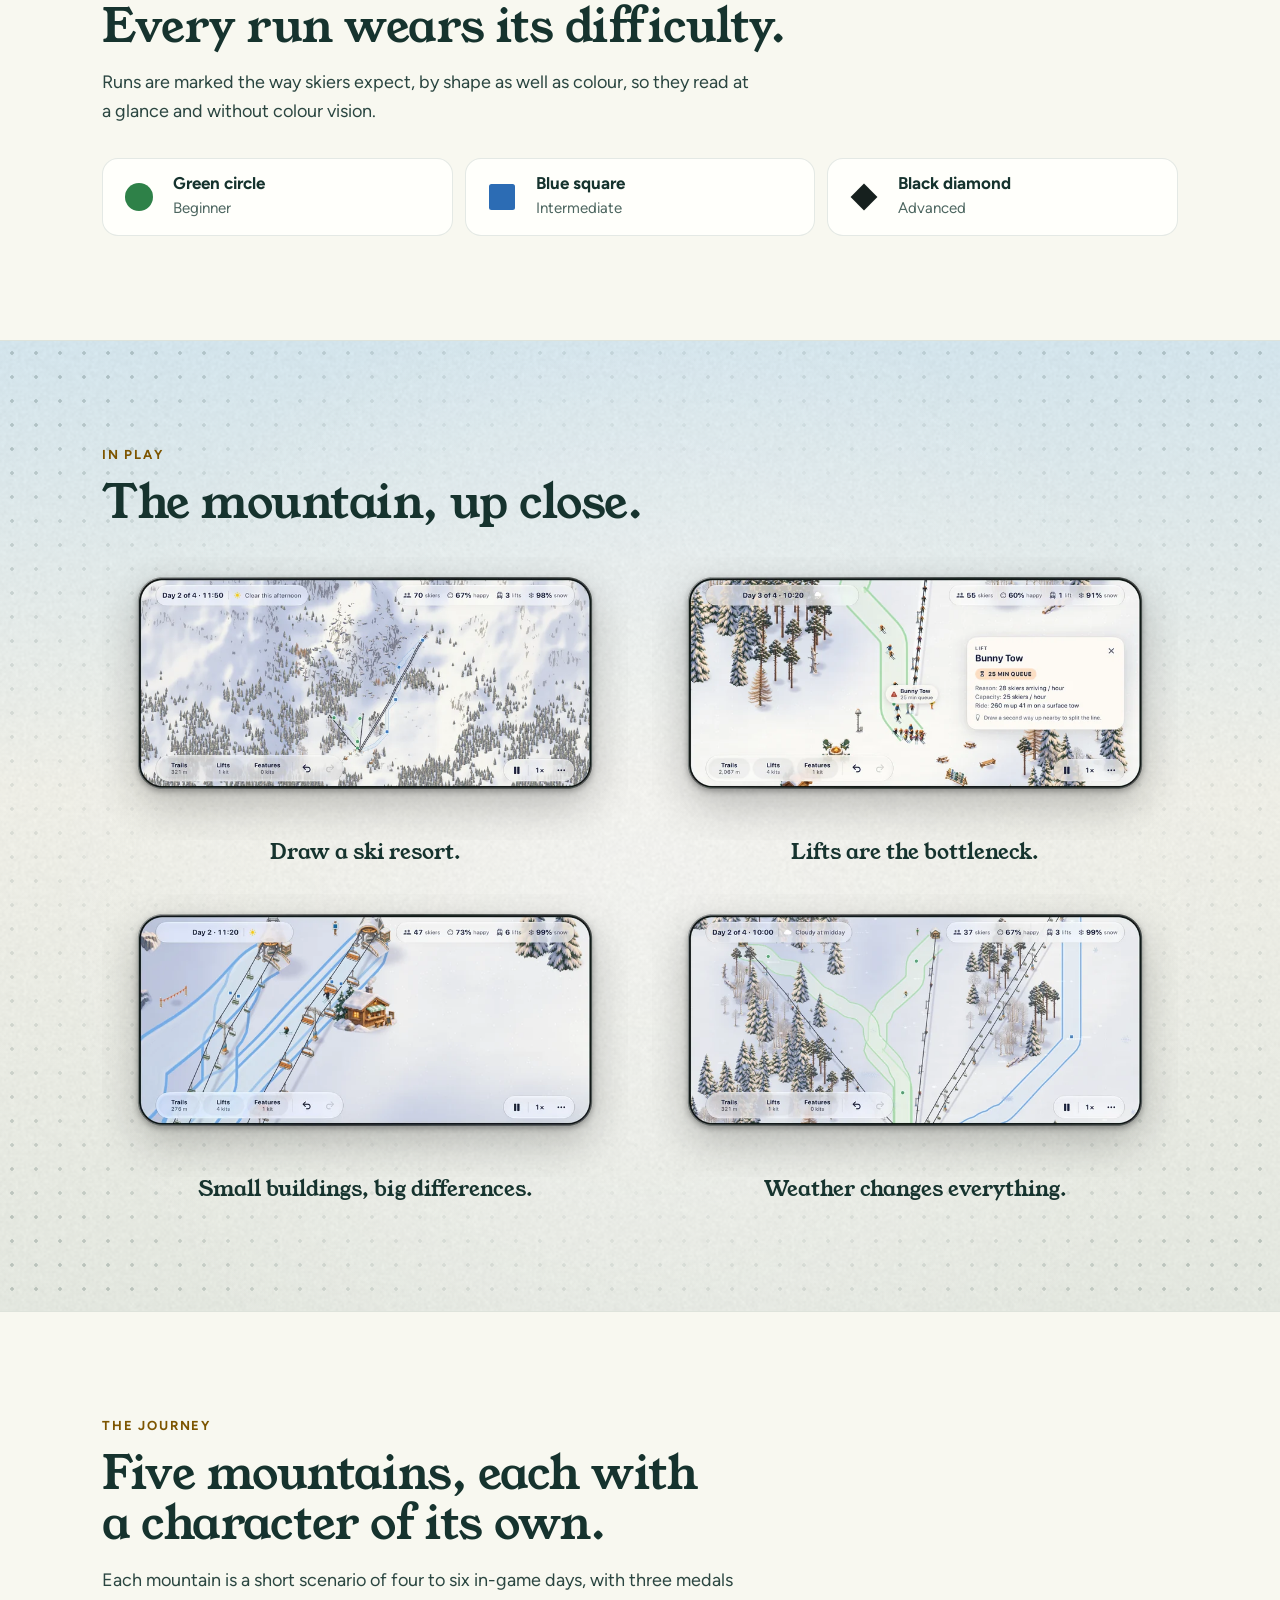
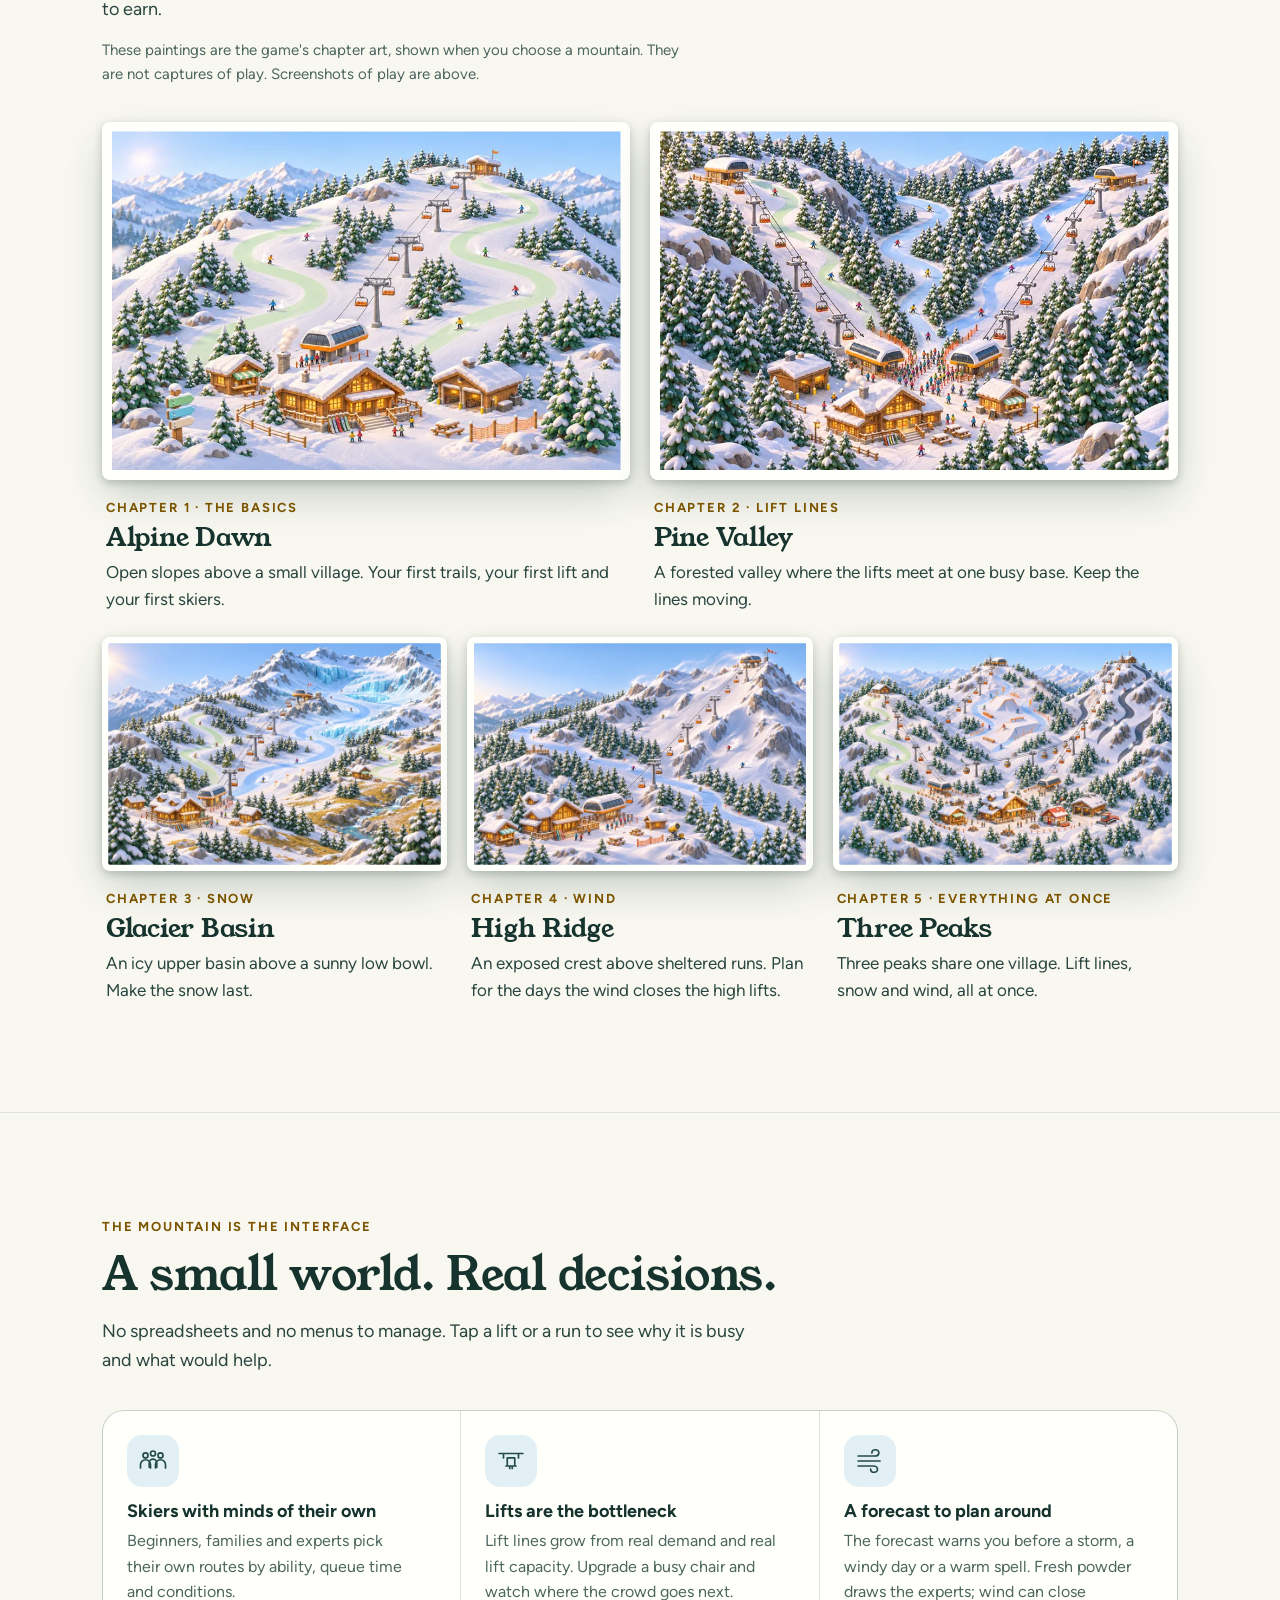
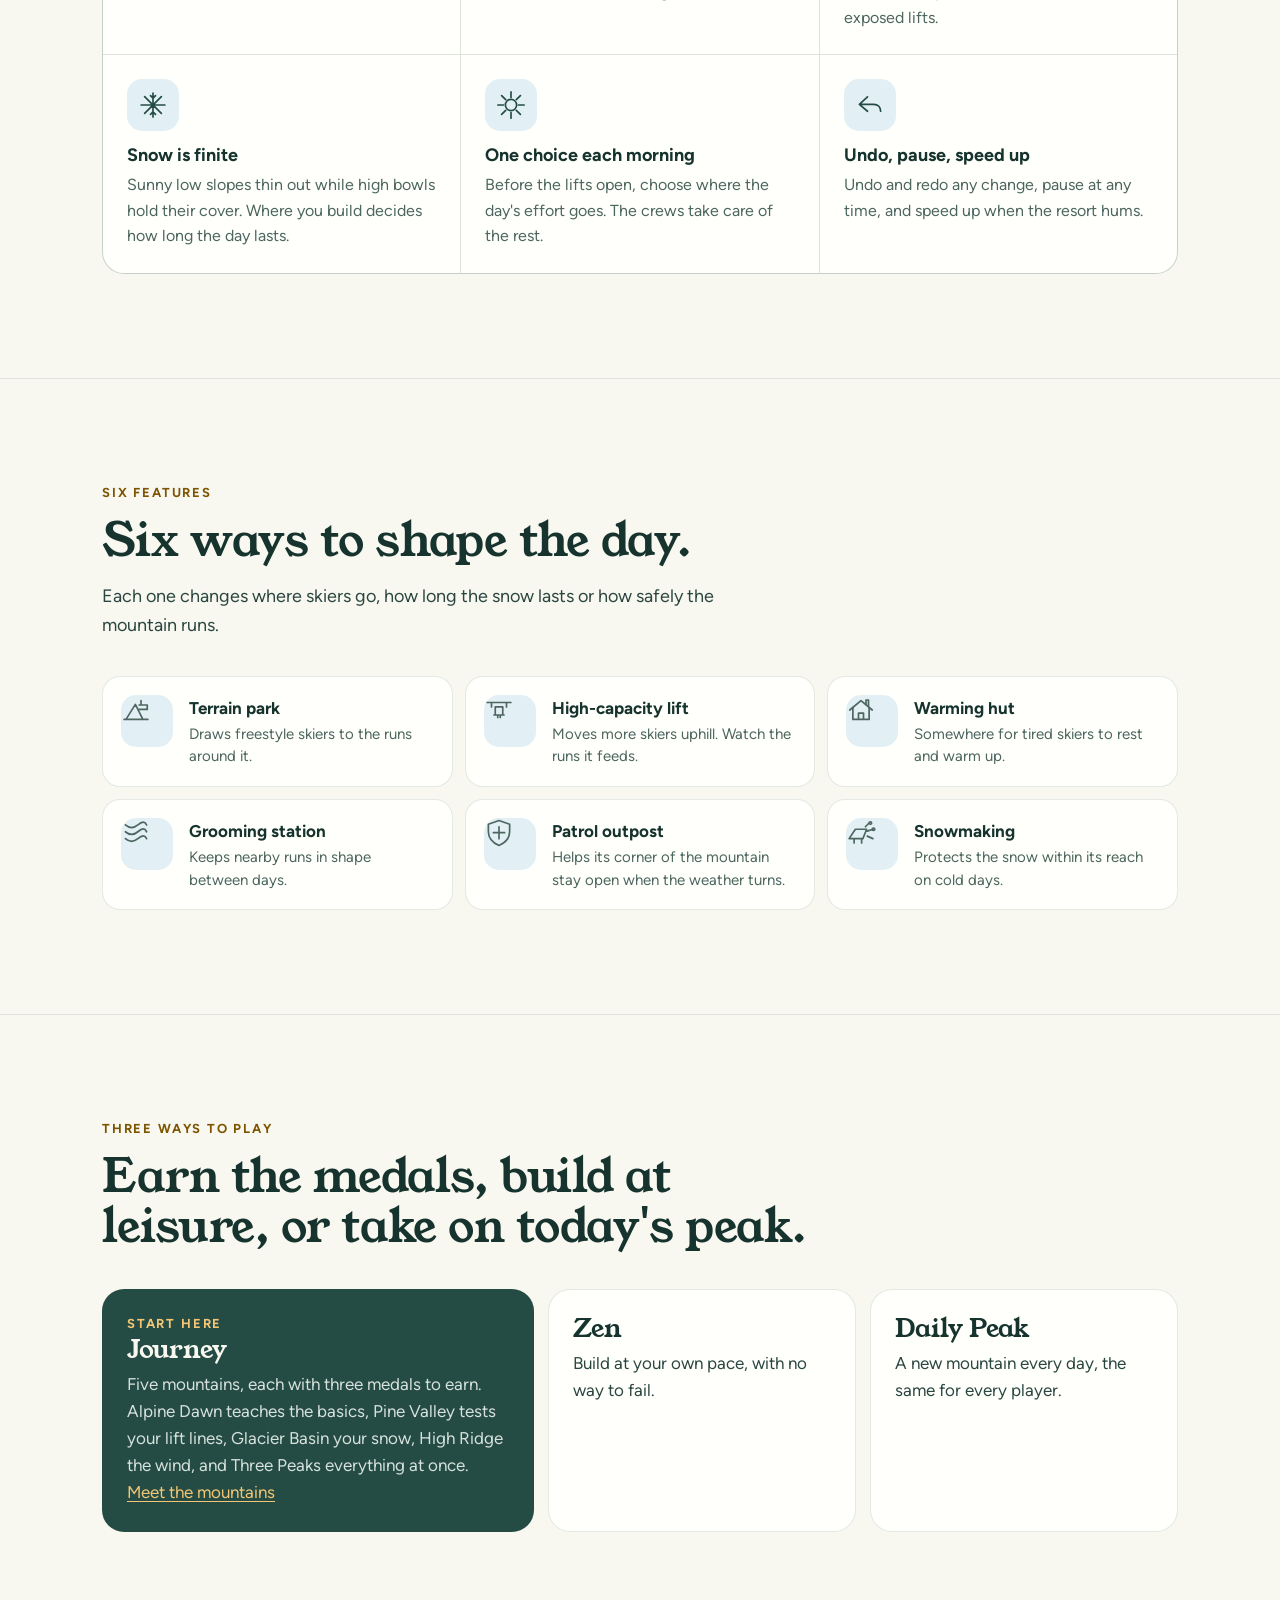
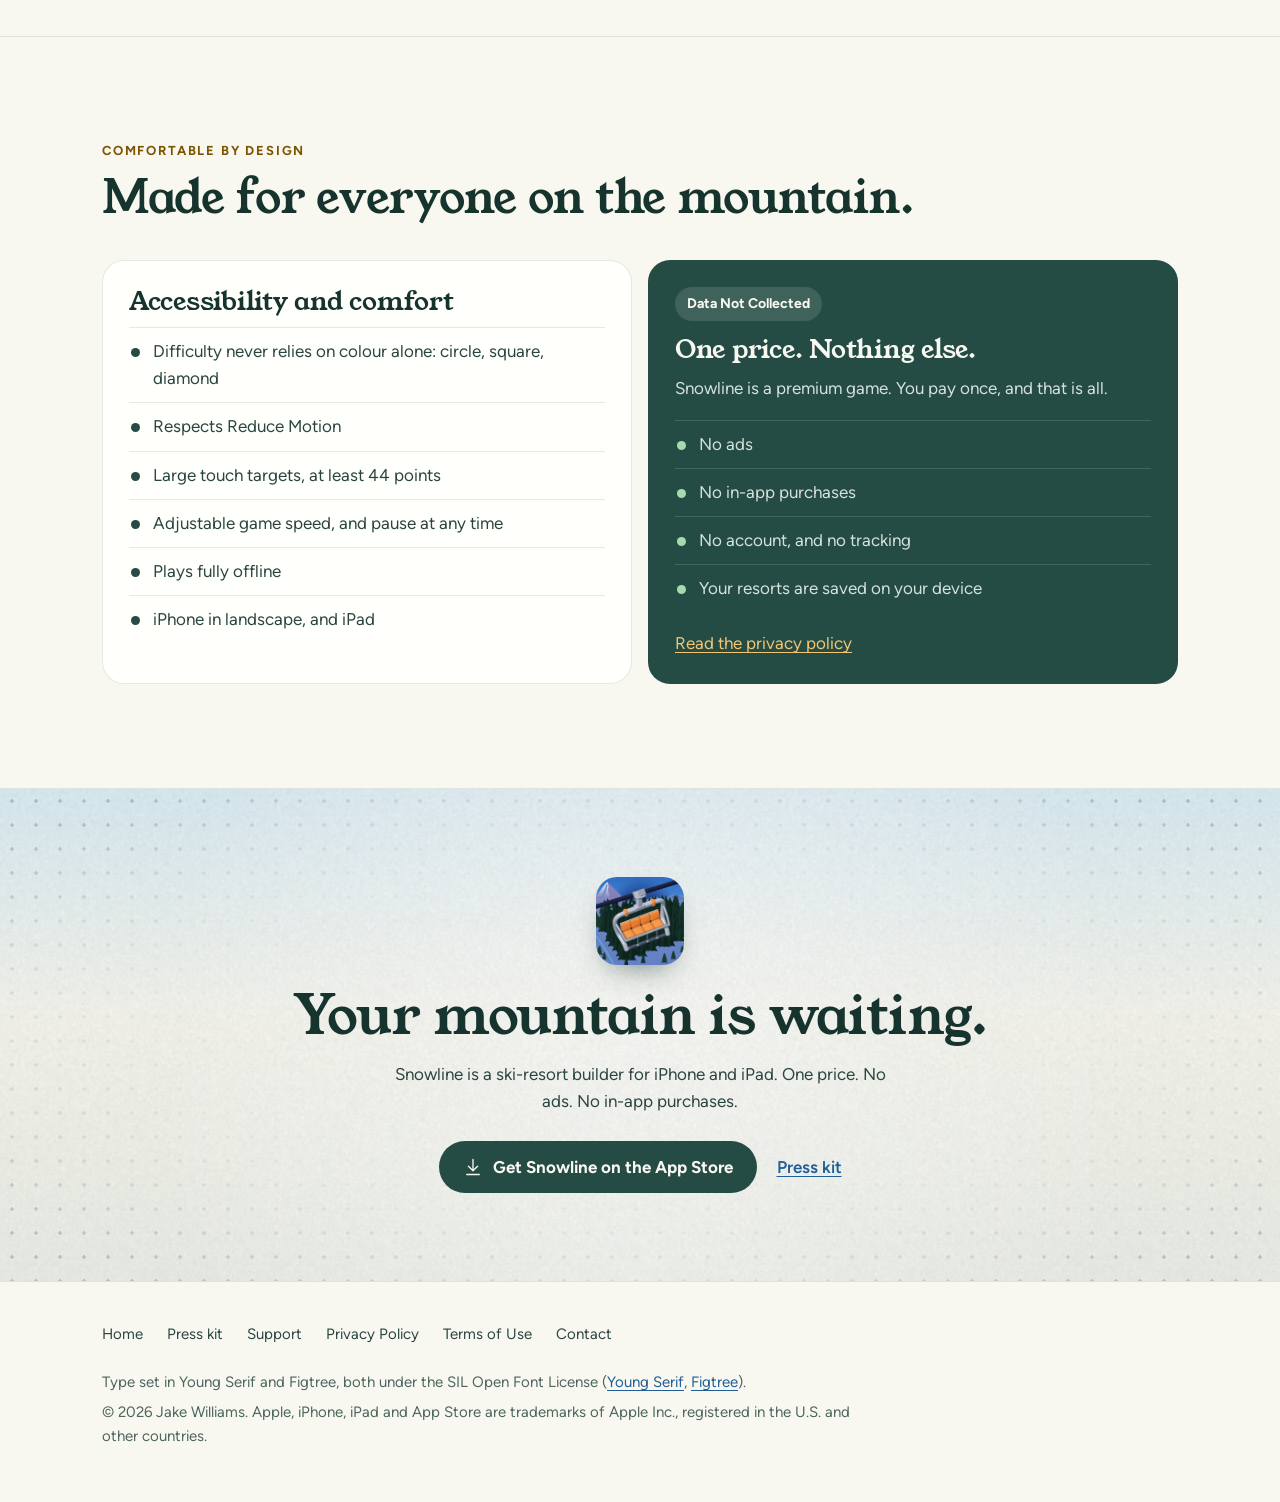
==== commit da65fe24: "Add the German landing page, and fix the live site's "Coming soon" buy button The de-DE App Store li" ====
--- a/index.html
+++ b/index.html
@@ -8,8 +8,11 @@
 <meta name="color-scheme" content="light dark">
 <meta name="theme-color" content="#F8F8F0" media="(prefers-color-scheme: light)">
 <meta name="theme-color" content="#0E1C1A" media="(prefers-color-scheme: dark)">
-<!-- appmeta:start --><!-- appmeta:end -->
+<!-- appmeta:start --><meta name="apple-itunes-app" content="app-id=6834599728"><!-- appmeta:end -->
 <link rel="canonical" href="https://jakeintech.github.io/snowline-site/">
+<link rel="alternate" hreflang="en" href="https://jakeintech.github.io/snowline-site/">
+<link rel="alternate" hreflang="de" href="https://jakeintech.github.io/snowline-site/index.de.html">
+<link rel="alternate" hreflang="x-default" href="https://jakeintech.github.io/snowline-site/">
 <link rel="icon" type="image/png" href="assets/img/favicon.png">
 <link rel="apple-touch-icon" href="assets/img/apple-touch-icon.png">
 <meta property="og:type" content="website">
@@ -70,6 +73,7 @@
     <a href="#mountains">Mountains</a>
     <a href="press.html">Press</a>
     <a href="support.html">Support</a>
+    <a href="index.de.html" hreflang="de" lang="de">Deutsch</a>
   </nav>
 </header>
 
@@ -85,7 +89,7 @@
       <p class="lede">Draw trails and lifts, then watch tiny skiers queue, carve and chase the snow. One price. No ads. No <span class="nb">in-app</span> purchases.</p>
       <!-- promo:end -->
       <div class="hero-cta">
-        <!-- store-cta:start --><span class="soon"><svg viewBox="0 0 48 48" fill="none" stroke="currentColor" stroke-width="3.2" stroke-linecap="round" stroke-linejoin="round" aria-hidden="true" focusable="false"><path d="M6 37 19 14l10 15 6-9 8 17H6Z"/></svg>Coming soon to the App Store</span><!-- store-cta:end -->
+        <!-- store-cta:start --><a class="btn store" href="https://apps.apple.com/app/id6834599728"><svg viewBox="0 0 48 48" fill="none" stroke="currentColor" stroke-width="3.2" stroke-linecap="round" stroke-linejoin="round" aria-hidden="true" focusable="false"><path d="M24 6v26M13 22l11 11 11-11M9 42h30"/></svg>Get Snowline on the App Store</a><!-- store-cta:end -->
         <a href="#how">How it plays</a>
       </div>
       <p class="fine">Premium: one price, no ads, no in-app purchases. iOS 18 or later.</p>
@@ -323,7 +327,7 @@
     <h2 id="closing-title">Your mountain is waiting.</h2>
     <p>Snowline is a ski-resort builder for iPhone and iPad. One price. No ads. No in-app purchases.</p>
     <div class="hero-cta">
-      <!-- store-cta:start --><span class="soon"><svg viewBox="0 0 48 48" fill="none" stroke="currentColor" stroke-width="3.2" stroke-linecap="round" stroke-linejoin="round" aria-hidden="true" focusable="false"><path d="M6 37 19 14l10 15 6-9 8 17H6Z"/></svg>Coming soon to the App Store</span><!-- store-cta:end -->
+      <!-- store-cta:start --><a class="btn store" href="https://apps.apple.com/app/id6834599728"><svg viewBox="0 0 48 48" fill="none" stroke="currentColor" stroke-width="3.2" stroke-linecap="round" stroke-linejoin="round" aria-hidden="true" focusable="false"><path d="M24 6v26M13 22l11 11 11-11M9 42h30"/></svg>Get Snowline on the App Store</a><!-- store-cta:end -->
       <a href="press.html">Press kit</a>
     </div>
   </div>
--- a/assets/site.css
+++ b/assets/site.css
@@ -149,6 +149,7 @@
 .btn svg { width: 20px; height: 20px; flex: none; }
 .btn.quiet { background: transparent; color: var(--ink); border: 1.5px solid var(--line2); }
 .btn.quiet:hover { background: var(--bg2); color: var(--ink); }
+.btn.store { box-shadow: var(--shadow); }
 .soon {
   display: inline-flex; align-items: center; gap: 10px; min-height: 52px; padding: 0 22px;
   border: 1.5px solid var(--line2); border-radius: 999px; color: var(--ink); font-weight: 700; font-size: 16px;
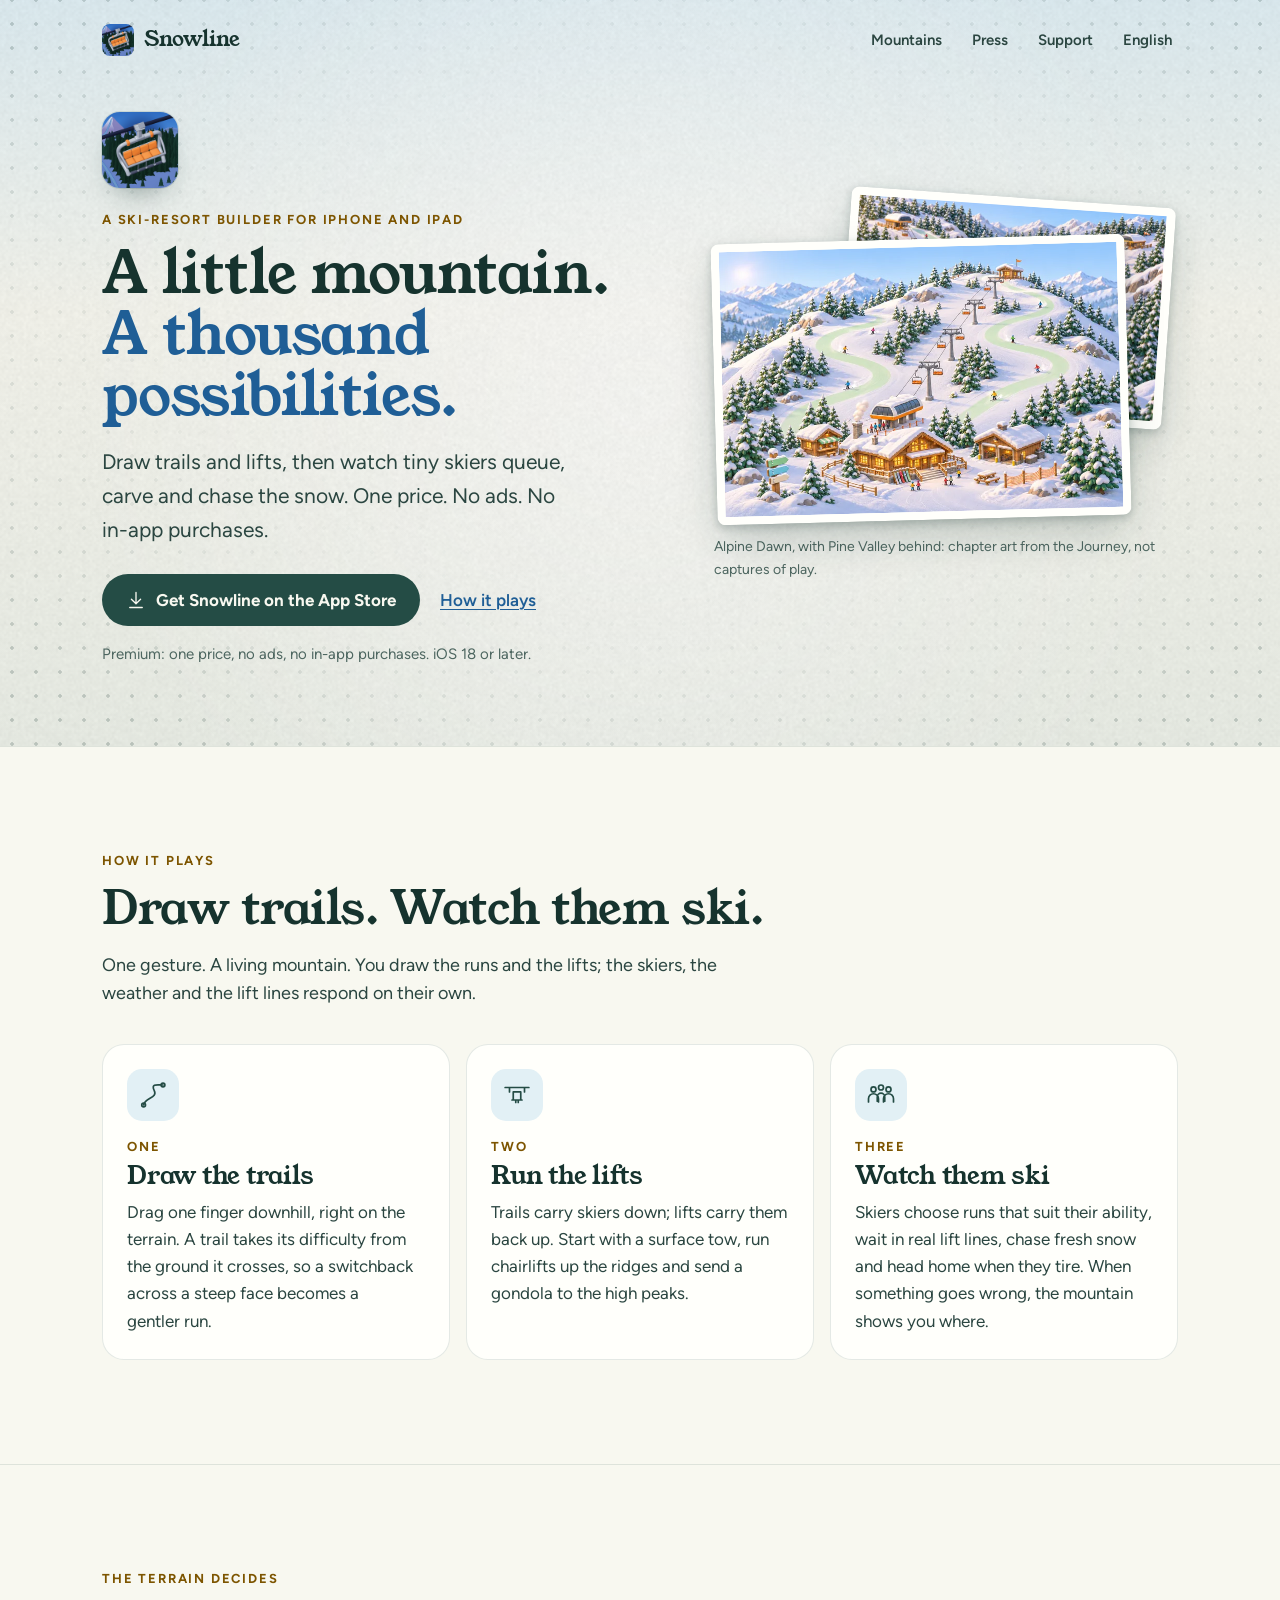
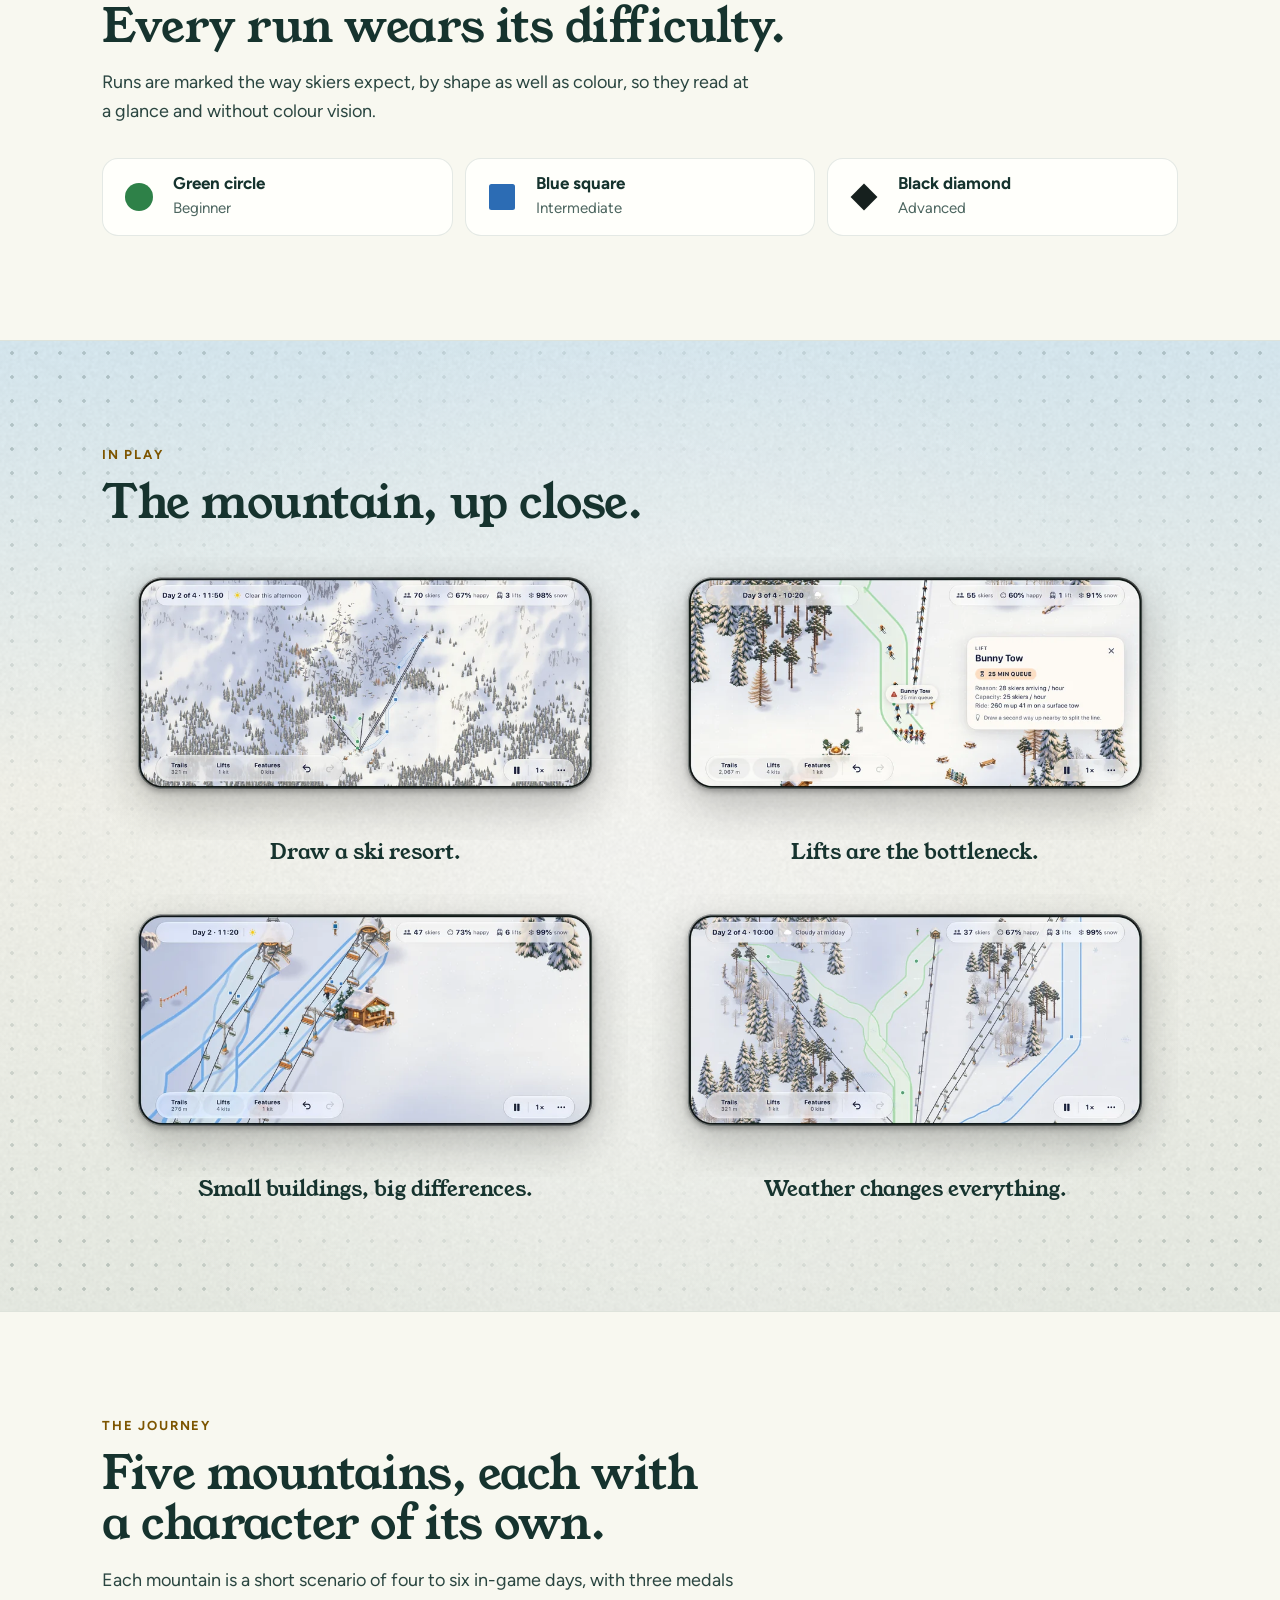
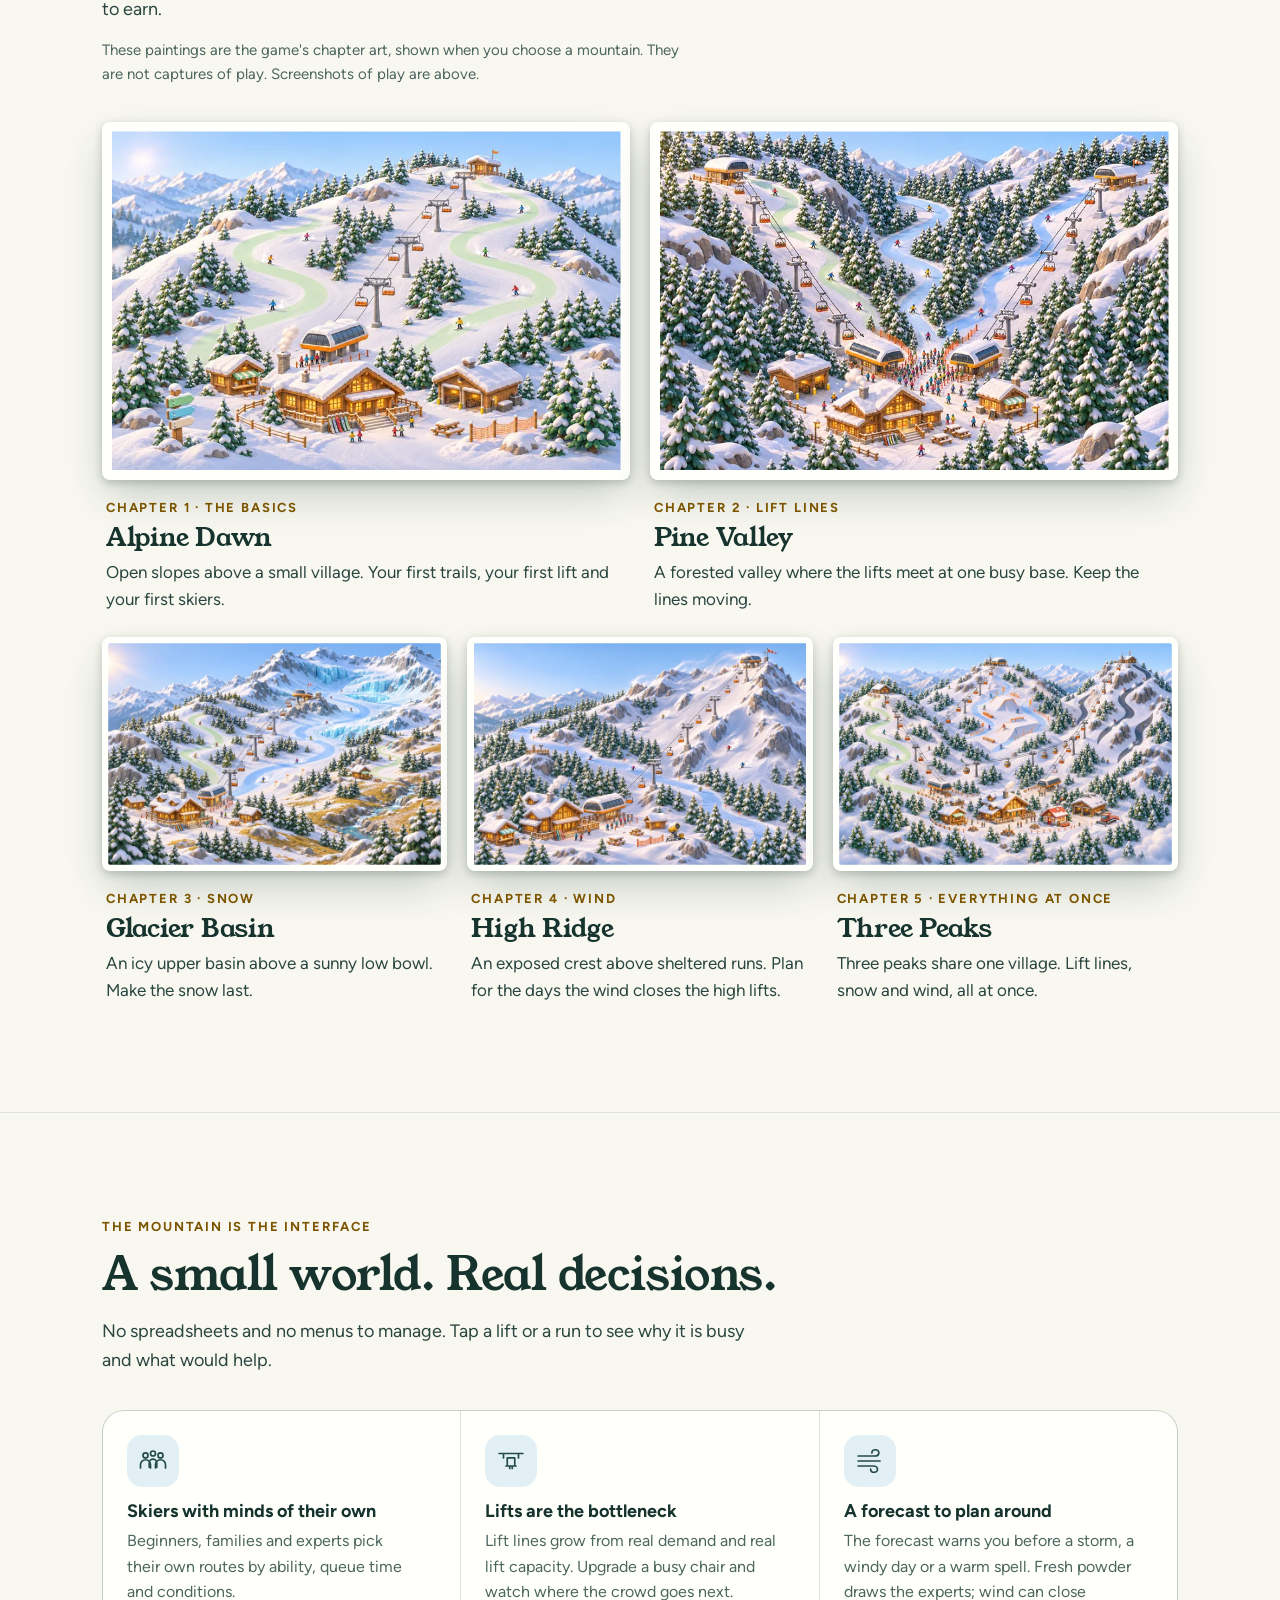
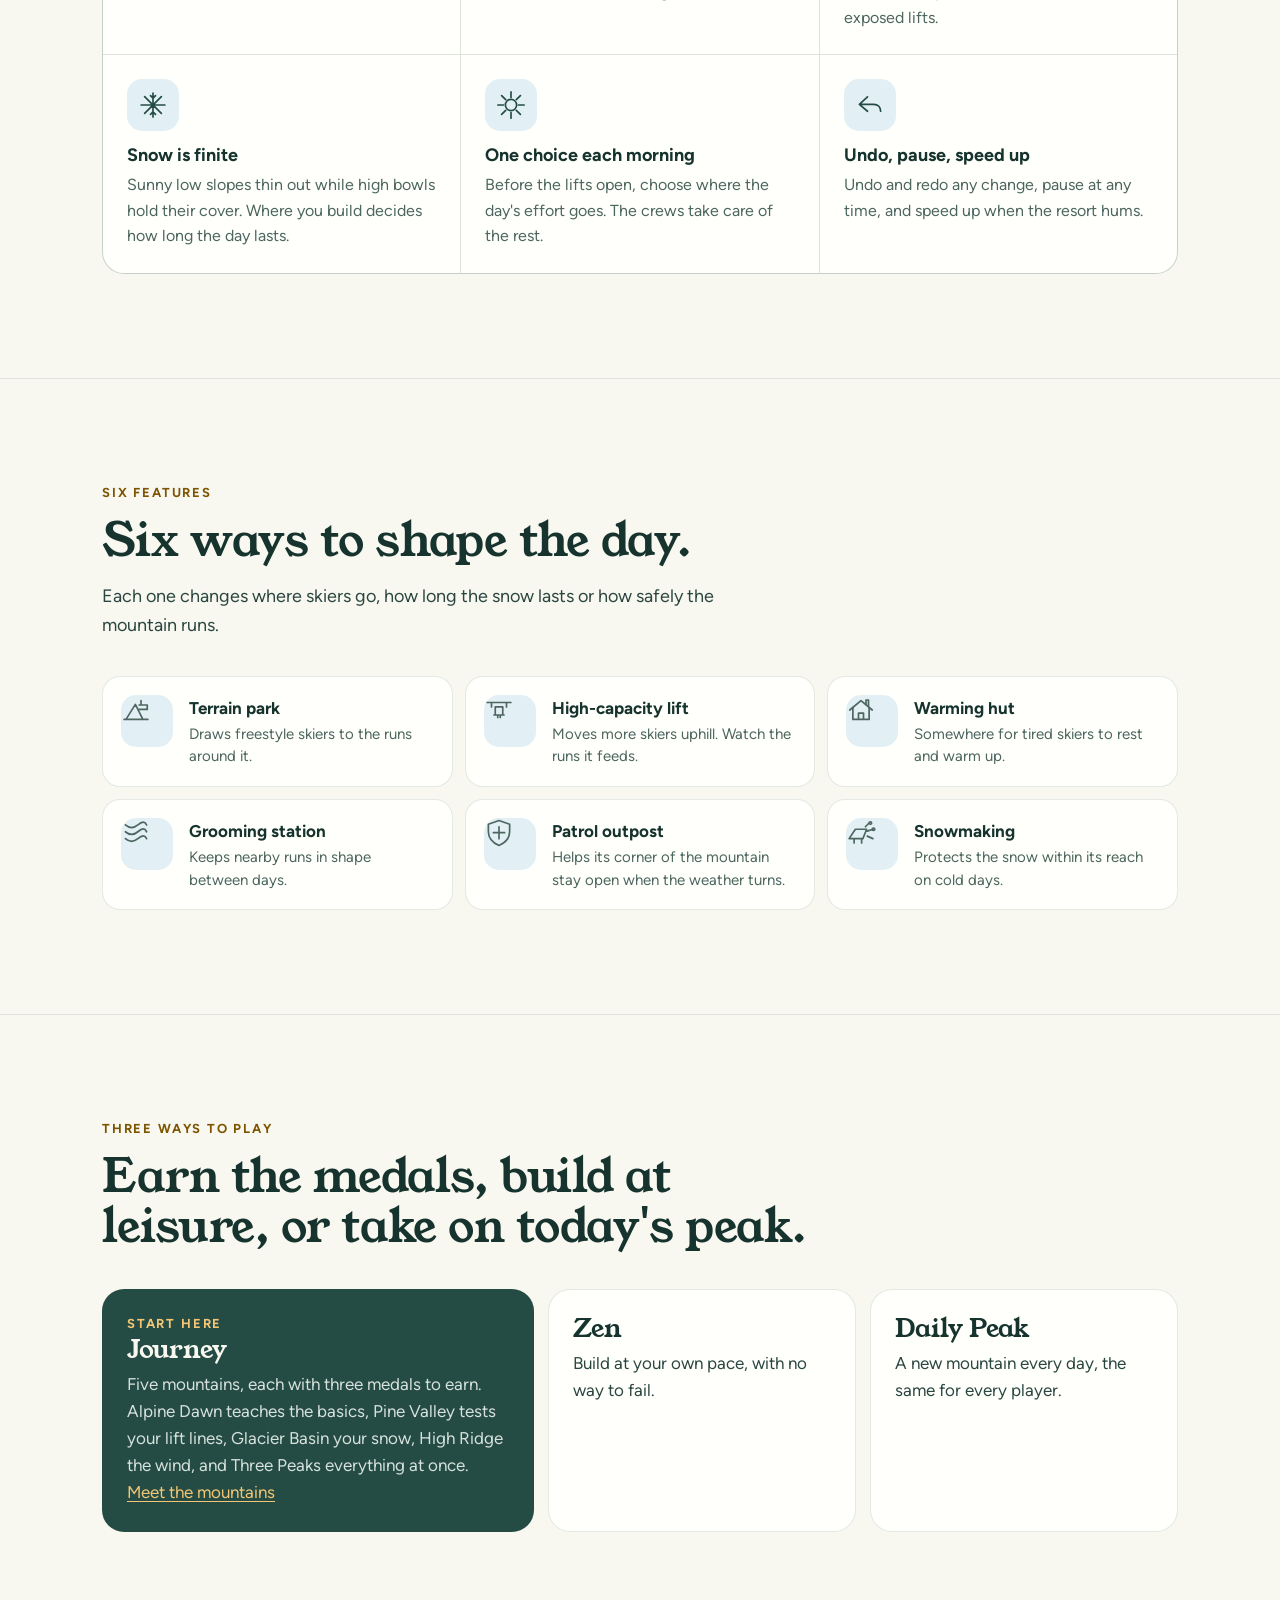
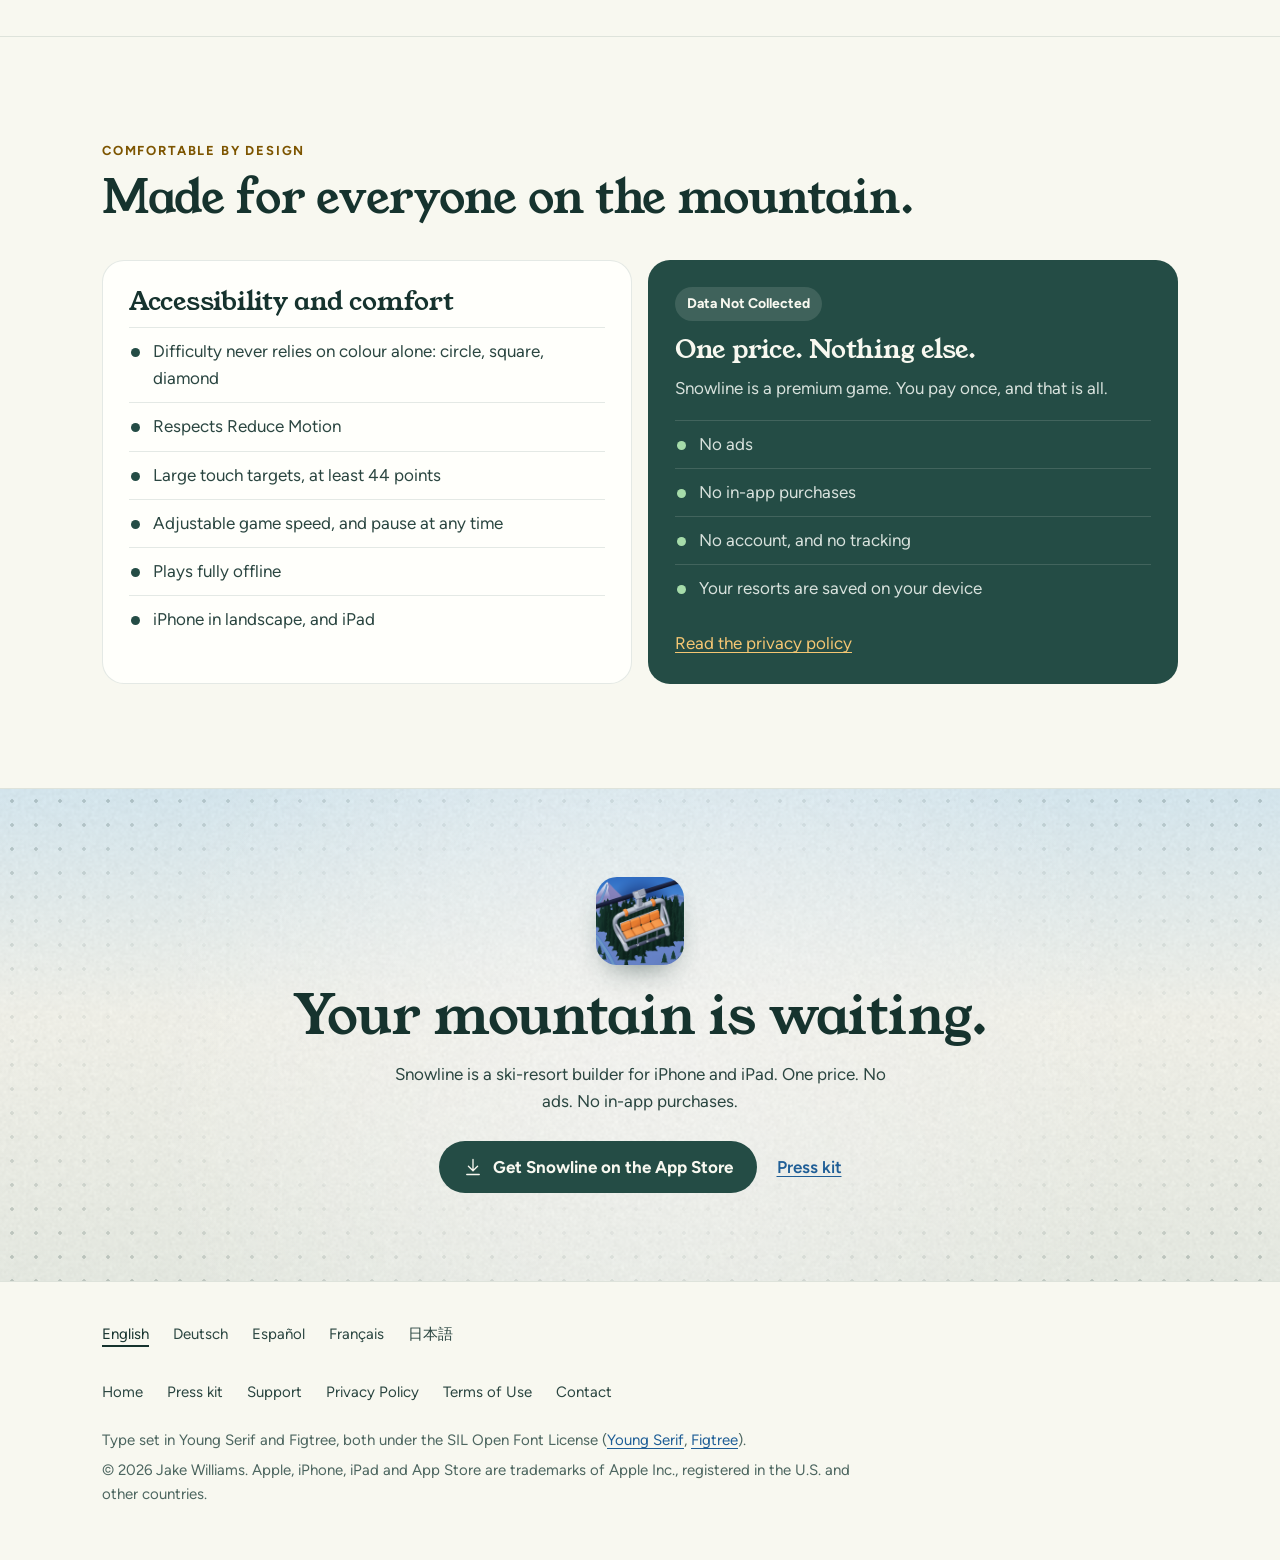
==== commit cd681300: "Add French, Spanish and Japanese landing pages Snowline's 1.0.2 App Store listing is written in de-D" ====
--- a/index.html
+++ b/index.html
@@ -12,11 +12,19 @@
 <link rel="canonical" href="https://jakeintech.github.io/snowline-site/">
 <link rel="alternate" hreflang="en" href="https://jakeintech.github.io/snowline-site/">
 <link rel="alternate" hreflang="de" href="https://jakeintech.github.io/snowline-site/index.de.html">
+<link rel="alternate" hreflang="es" href="https://jakeintech.github.io/snowline-site/index.es.html">
+<link rel="alternate" hreflang="fr" href="https://jakeintech.github.io/snowline-site/index.fr.html">
+<link rel="alternate" hreflang="ja" href="https://jakeintech.github.io/snowline-site/index.ja.html">
 <link rel="alternate" hreflang="x-default" href="https://jakeintech.github.io/snowline-site/">
 <link rel="icon" type="image/png" href="assets/img/favicon.png">
 <link rel="apple-touch-icon" href="assets/img/apple-touch-icon.png">
 <meta property="og:type" content="website">
 <meta property="og:site_name" content="Snowline">
+<meta property="og:locale" content="en_US">
+<meta property="og:locale:alternate" content="de_DE">
+<meta property="og:locale:alternate" content="es_ES">
+<meta property="og:locale:alternate" content="fr_FR">
+<meta property="og:locale:alternate" content="ja_JP">
 <meta property="og:title" content="Snowline: a little mountain, a thousand possibilities">
 <meta property="og:description" content="A calm, clever ski-resort strategy game for iPhone and iPad. Draw trails. Watch them ski.">
 <meta property="og:url" content="https://jakeintech.github.io/snowline-site/">
@@ -73,7 +81,7 @@
     <a href="#mountains">Mountains</a>
     <a href="press.html">Press</a>
     <a href="support.html">Support</a>
-    <a href="index.de.html" hreflang="de" lang="de">Deutsch</a>
+    <a href="#languages">English</a>
   </nav>
 </header>
 
@@ -337,6 +345,13 @@
 
 <footer class="site-foot">
   <div class="wrap">
+    <nav id="languages" aria-label="Language">
+      <a href="./" hreflang="en" aria-current="true">English</a>
+      <a href="index.de.html" hreflang="de" lang="de">Deutsch</a>
+      <a href="index.es.html" hreflang="es" lang="es">Español</a>
+      <a href="index.fr.html" hreflang="fr" lang="fr">Français</a>
+      <a href="index.ja.html" hreflang="ja" lang="ja">日本語</a>
+    </nav>
     <nav aria-label="Footer">
       <a href="./">Home</a>
       <a href="press.html">Press kit</a>
--- a/assets/site.css
+++ b/assets/site.css
@@ -292,6 +292,15 @@
 .site-foot nav { display: flex; flex-wrap: wrap; gap: 0 4px; margin: 0 0 14px -10px; }
 .site-foot nav a { display: inline-flex; align-items: center; min-height: 44px; color: var(--ink2); text-decoration: none; padding: 0 10px; border-radius: 10px; }
 .site-foot nav a:hover { color: var(--ink); background: var(--bg2); }
+.site-foot nav a[aria-current="true"] { color: var(--ink); text-decoration: underline; text-decoration-thickness: 2px; text-underline-offset: 6px; }
+
+/* Japanese: Latin keeps the brand faces, CJK falls through to the system ones.
+   Latin letter-spacing is wrong for CJK headings, so clear it. */
+html[lang="ja"] {
+  --serif: "Young Serif", "Hiragino Mincho ProN", "Yu Mincho", "Noto Serif JP", "Iowan Old Style", Georgia, serif;
+  --sans: "Figtree", -apple-system, "Hiragino Sans", "Hiragino Kaku Gothic ProN", "Yu Gothic", "Noto Sans JP", sans-serif;
+}
+html[lang="ja"] h1, html[lang="ja"] h2, html[lang="ja"] h3 { letter-spacing: 0; }
 .site-foot p { margin: 0 0 6px; max-width: 56em; }
 
 /* FAQ */
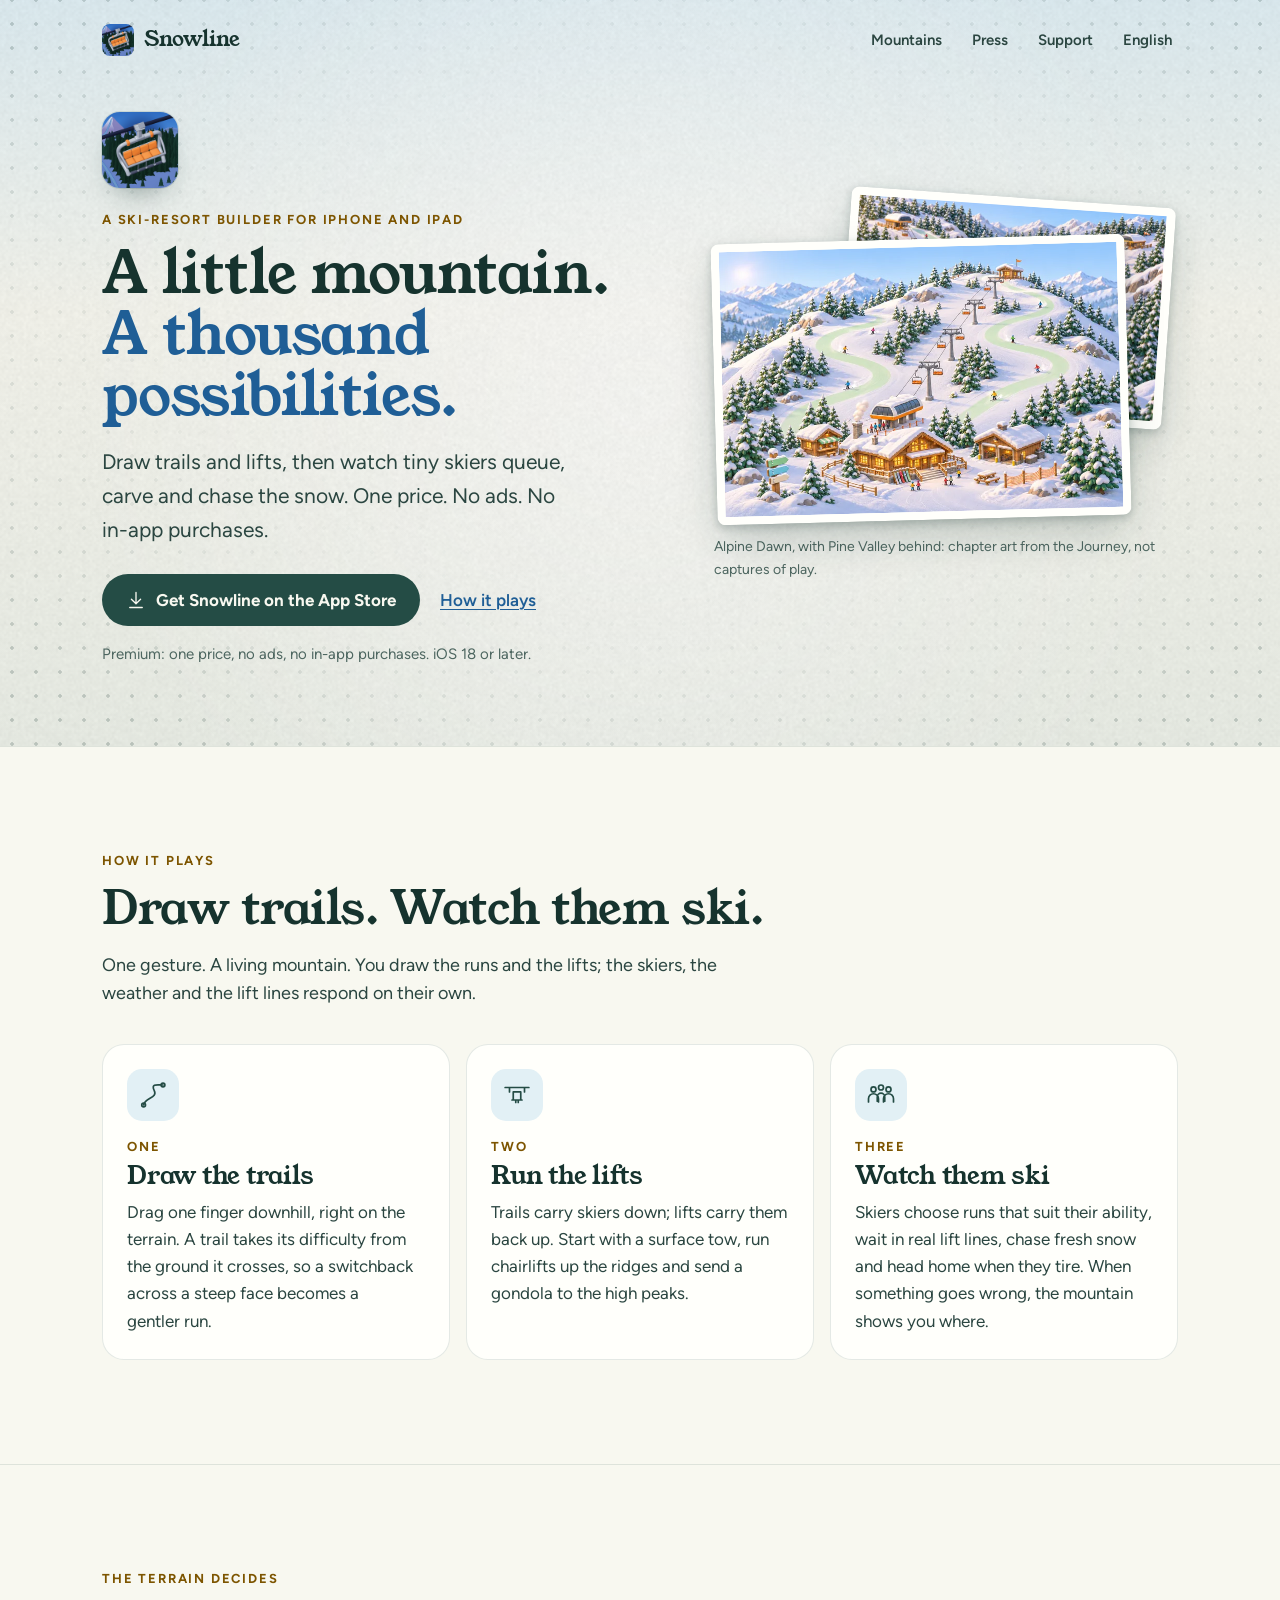
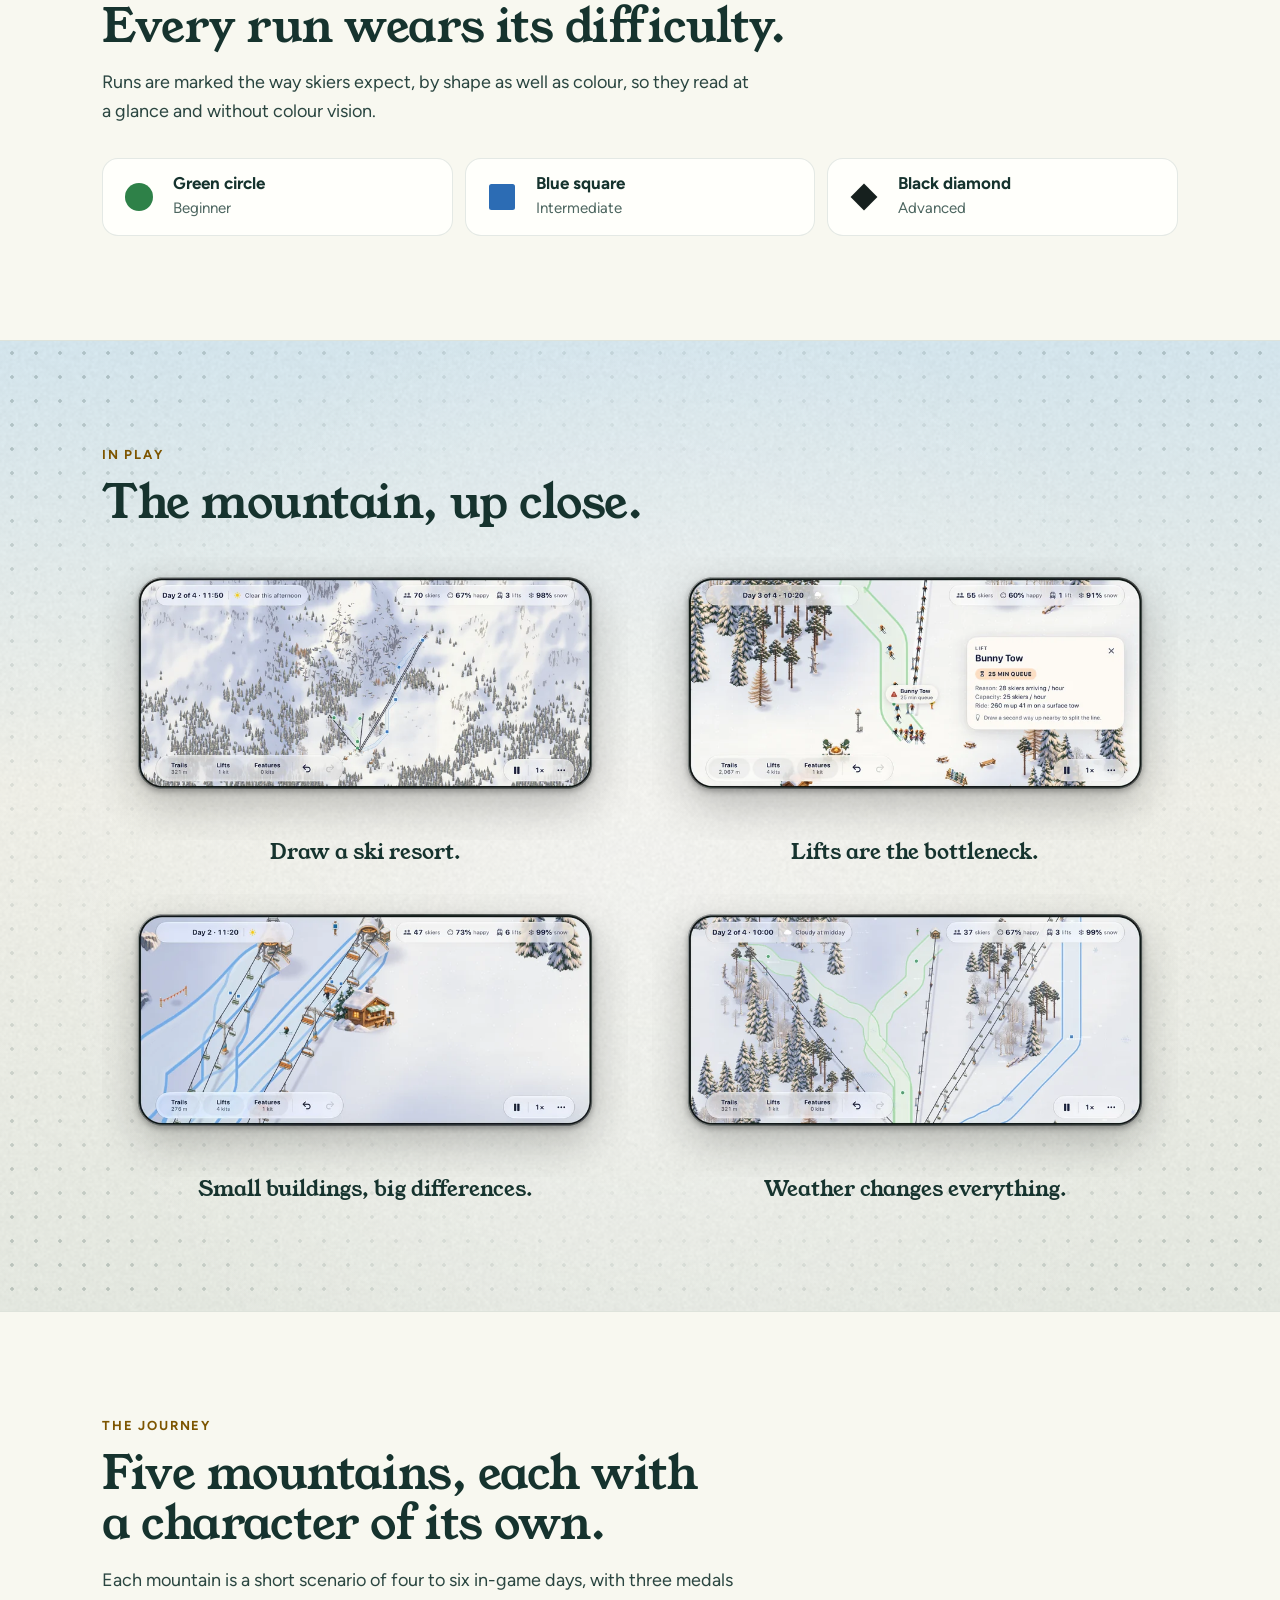
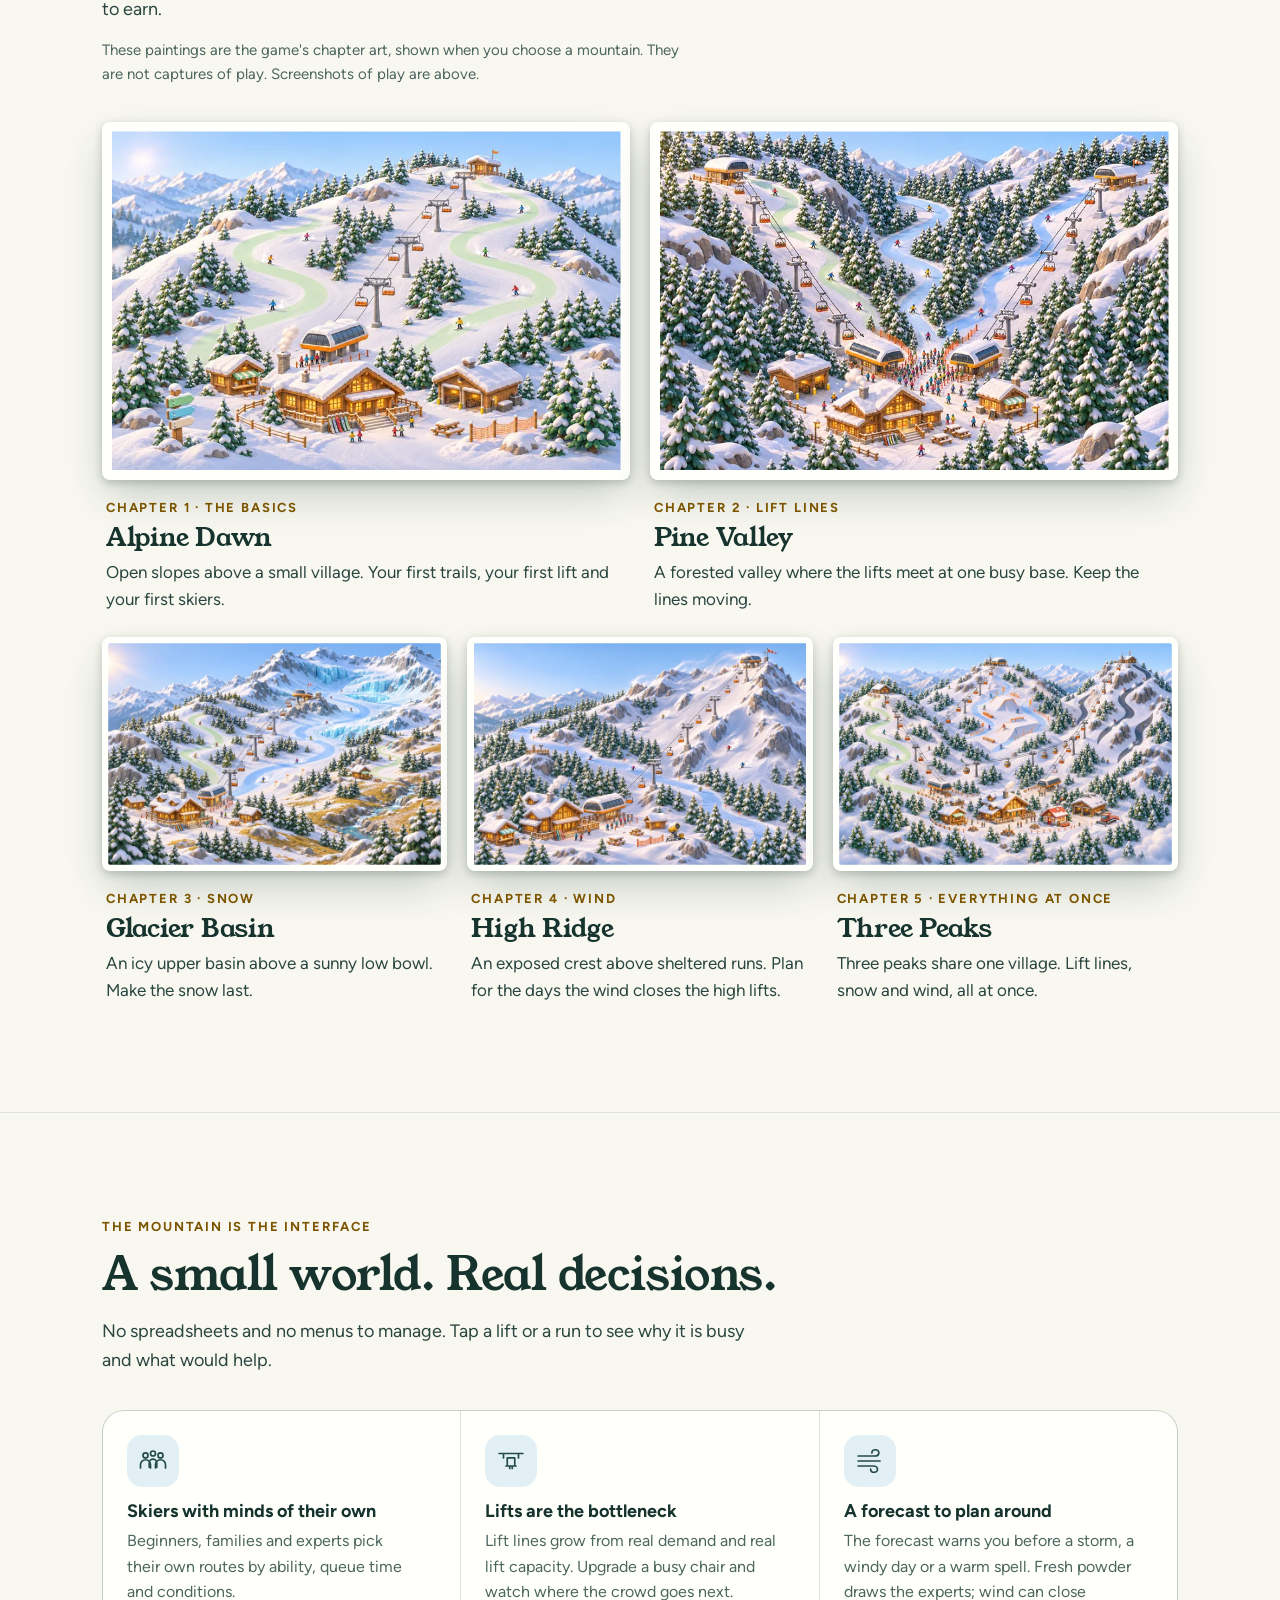
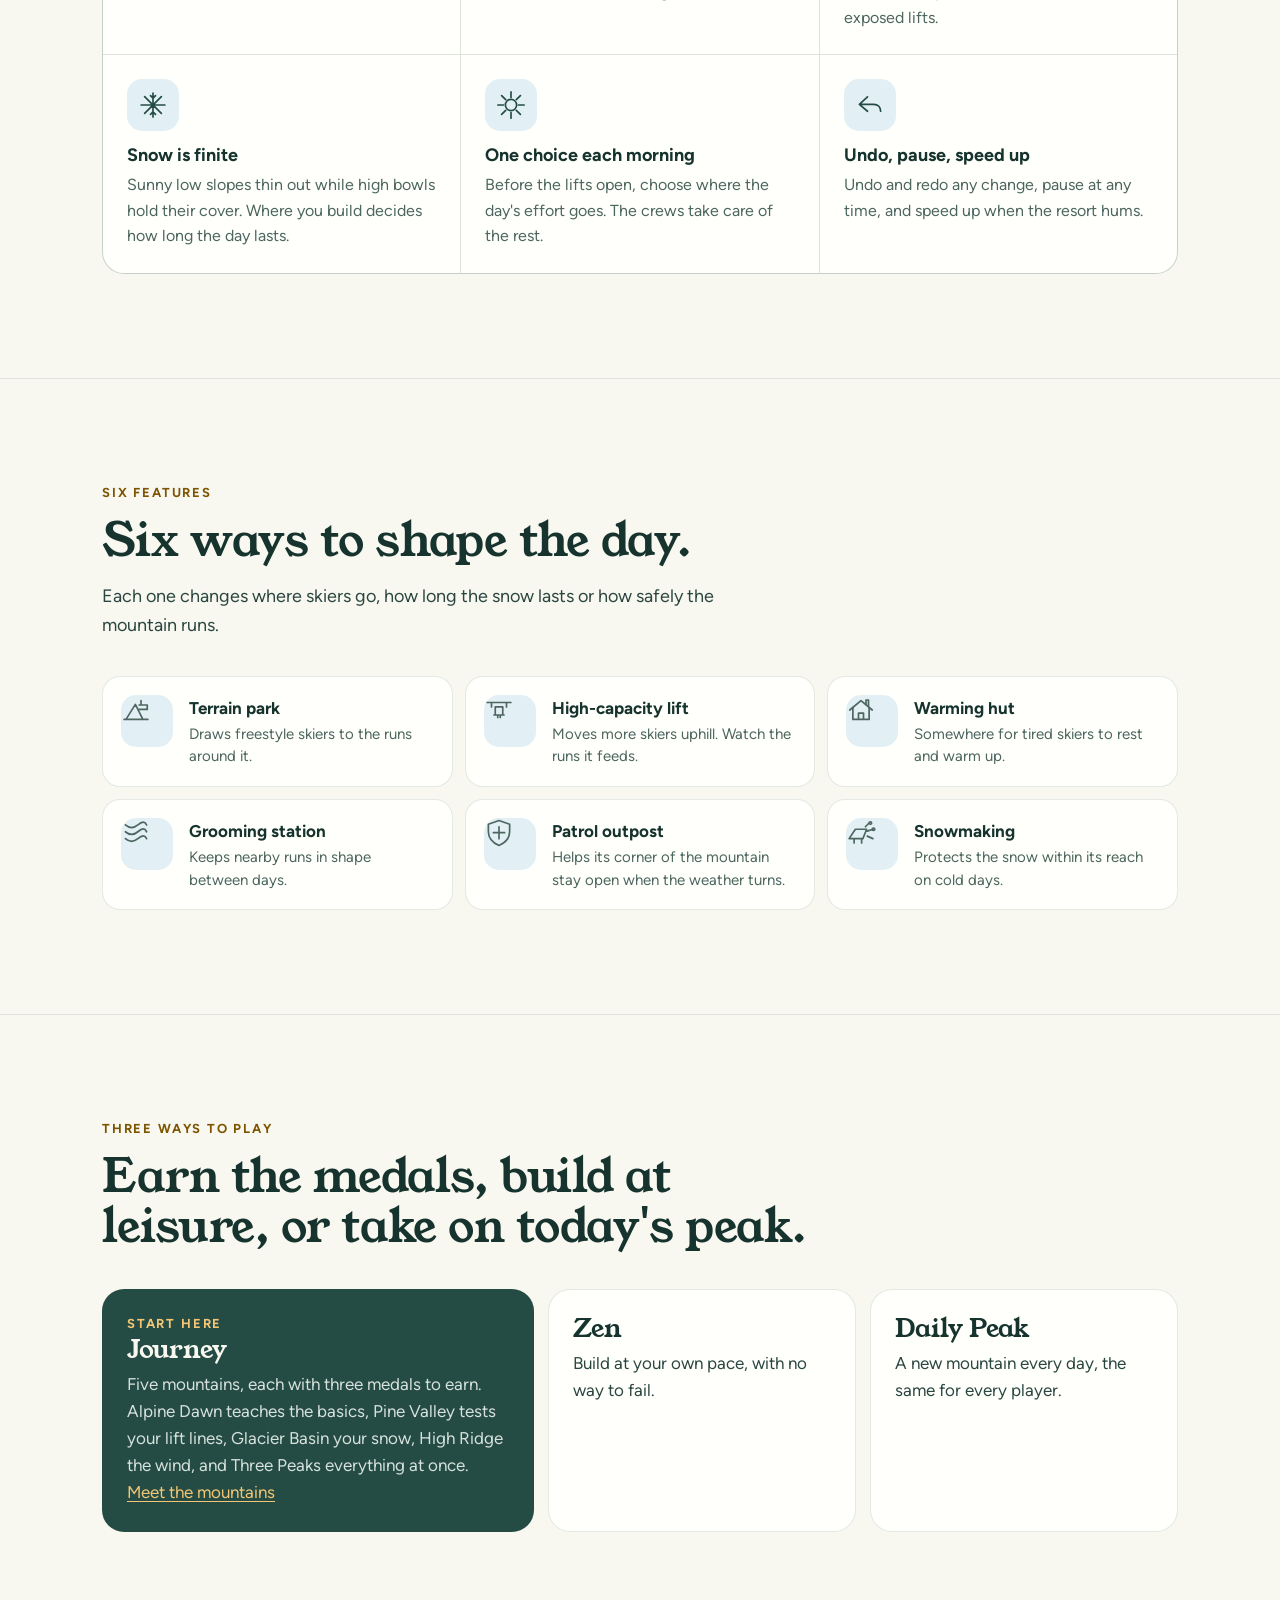
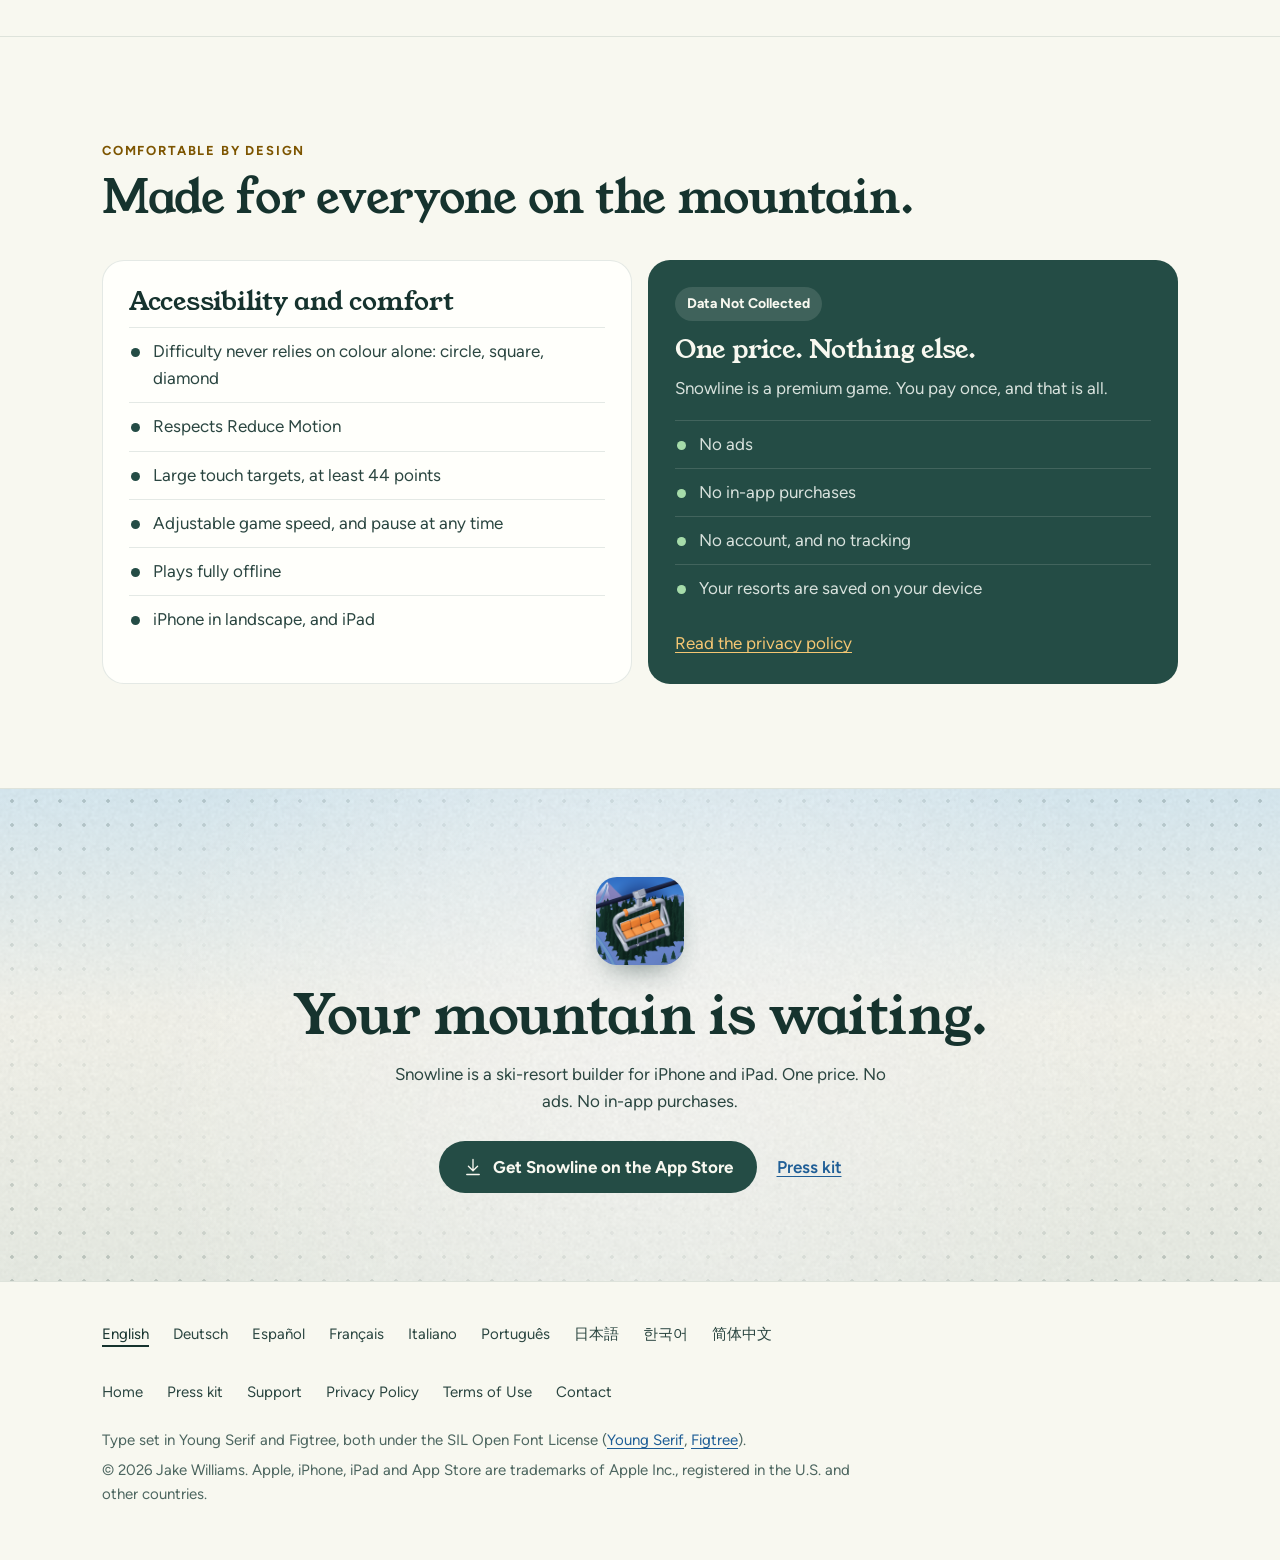
==== commit eab38947: "Add Italian, Portuguese, Chinese and Korean landing pages Completes the set: the site now speaks the" ====
--- a/index.html
+++ b/index.html
@@ -14,7 +14,11 @@
 <link rel="alternate" hreflang="de" href="https://jakeintech.github.io/snowline-site/index.de.html">
 <link rel="alternate" hreflang="es" href="https://jakeintech.github.io/snowline-site/index.es.html">
 <link rel="alternate" hreflang="fr" href="https://jakeintech.github.io/snowline-site/index.fr.html">
+<link rel="alternate" hreflang="it" href="https://jakeintech.github.io/snowline-site/index.it.html">
 <link rel="alternate" hreflang="ja" href="https://jakeintech.github.io/snowline-site/index.ja.html">
+<link rel="alternate" hreflang="ko" href="https://jakeintech.github.io/snowline-site/index.ko.html">
+<link rel="alternate" hreflang="pt-BR" href="https://jakeintech.github.io/snowline-site/index.pt.html">
+<link rel="alternate" hreflang="zh-Hans" href="https://jakeintech.github.io/snowline-site/index.zh.html">
 <link rel="alternate" hreflang="x-default" href="https://jakeintech.github.io/snowline-site/">
 <link rel="icon" type="image/png" href="assets/img/favicon.png">
 <link rel="apple-touch-icon" href="assets/img/apple-touch-icon.png">
@@ -350,7 +354,11 @@
       <a href="index.de.html" hreflang="de" lang="de">Deutsch</a>
       <a href="index.es.html" hreflang="es" lang="es">Español</a>
       <a href="index.fr.html" hreflang="fr" lang="fr">Français</a>
+      <a href="index.it.html" hreflang="it" lang="it">Italiano</a>
+      <a href="index.pt.html" hreflang="pt-BR" lang="pt-BR">Português</a>
       <a href="index.ja.html" hreflang="ja" lang="ja">日本語</a>
+      <a href="index.ko.html" hreflang="ko" lang="ko">한국어</a>
+      <a href="index.zh.html" hreflang="zh-Hans" lang="zh-Hans">简体中文</a>
     </nav>
     <nav aria-label="Footer">
       <a href="./">Home</a>
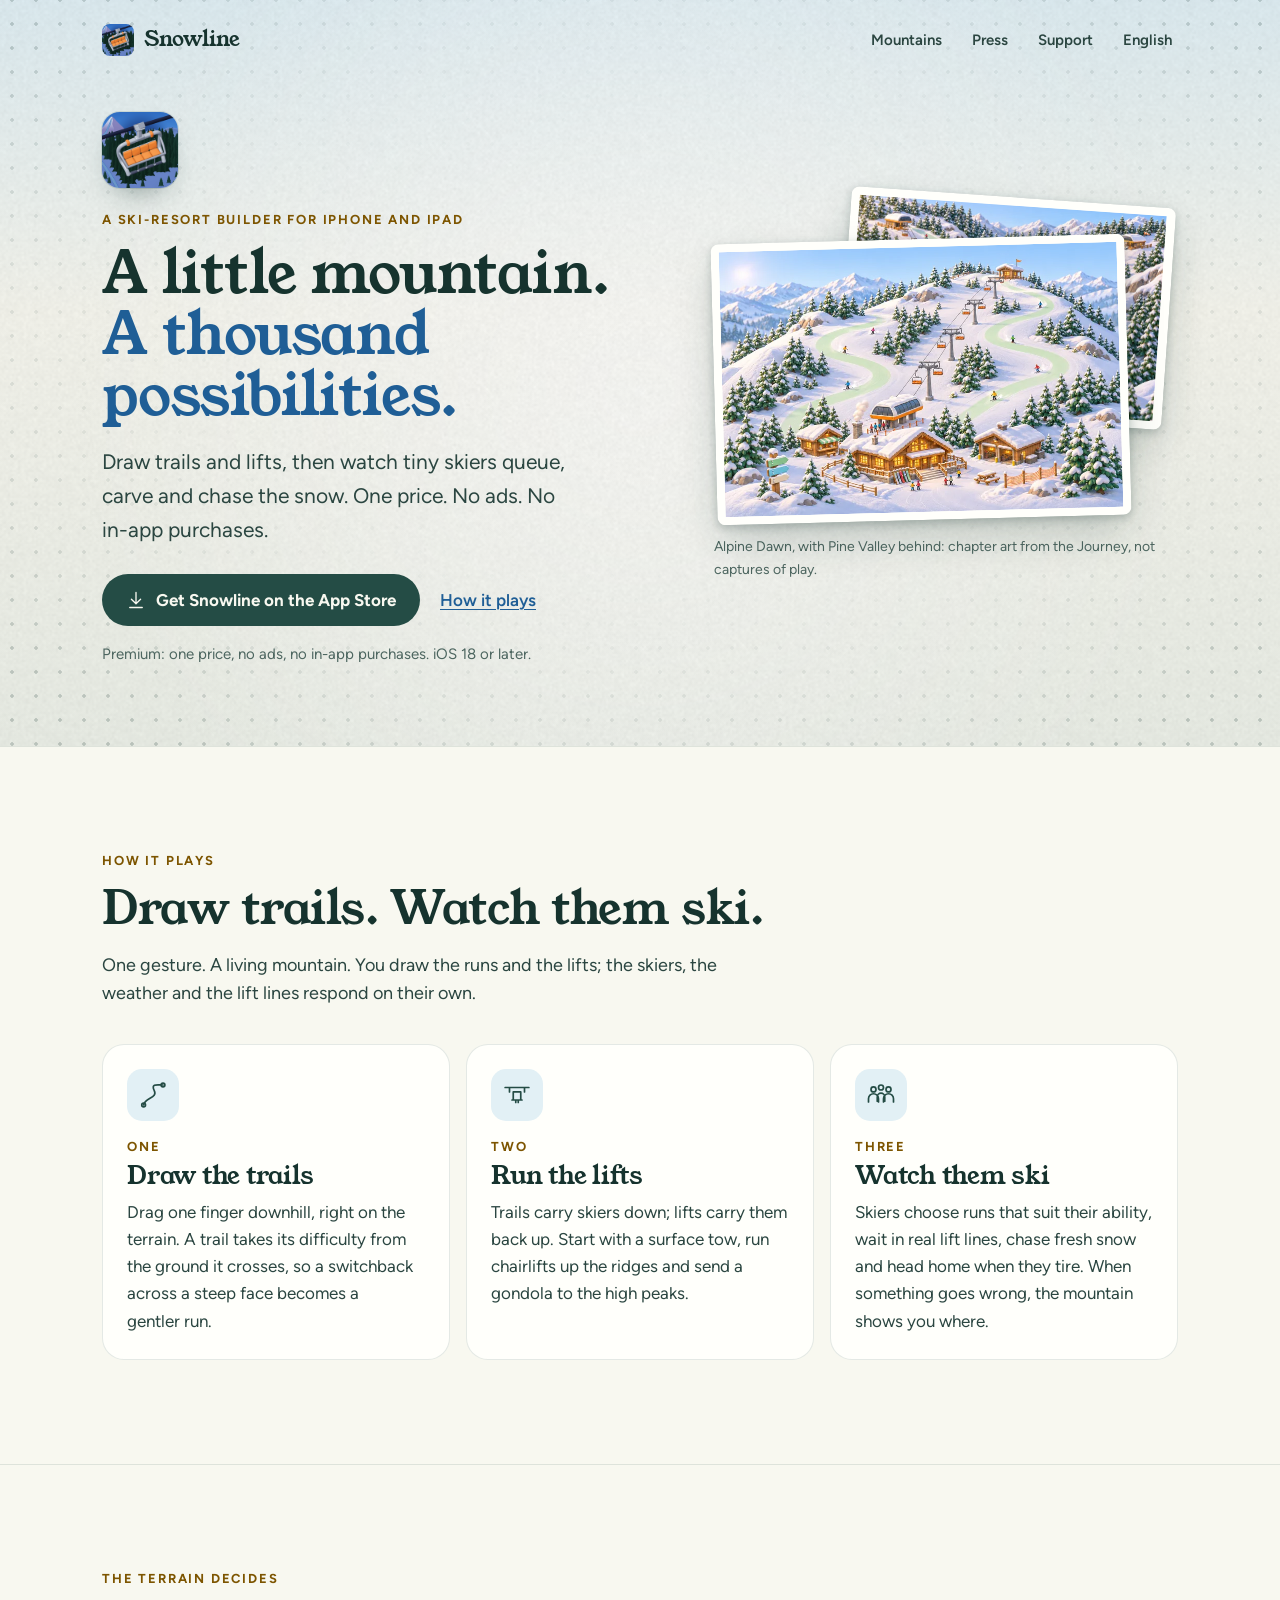
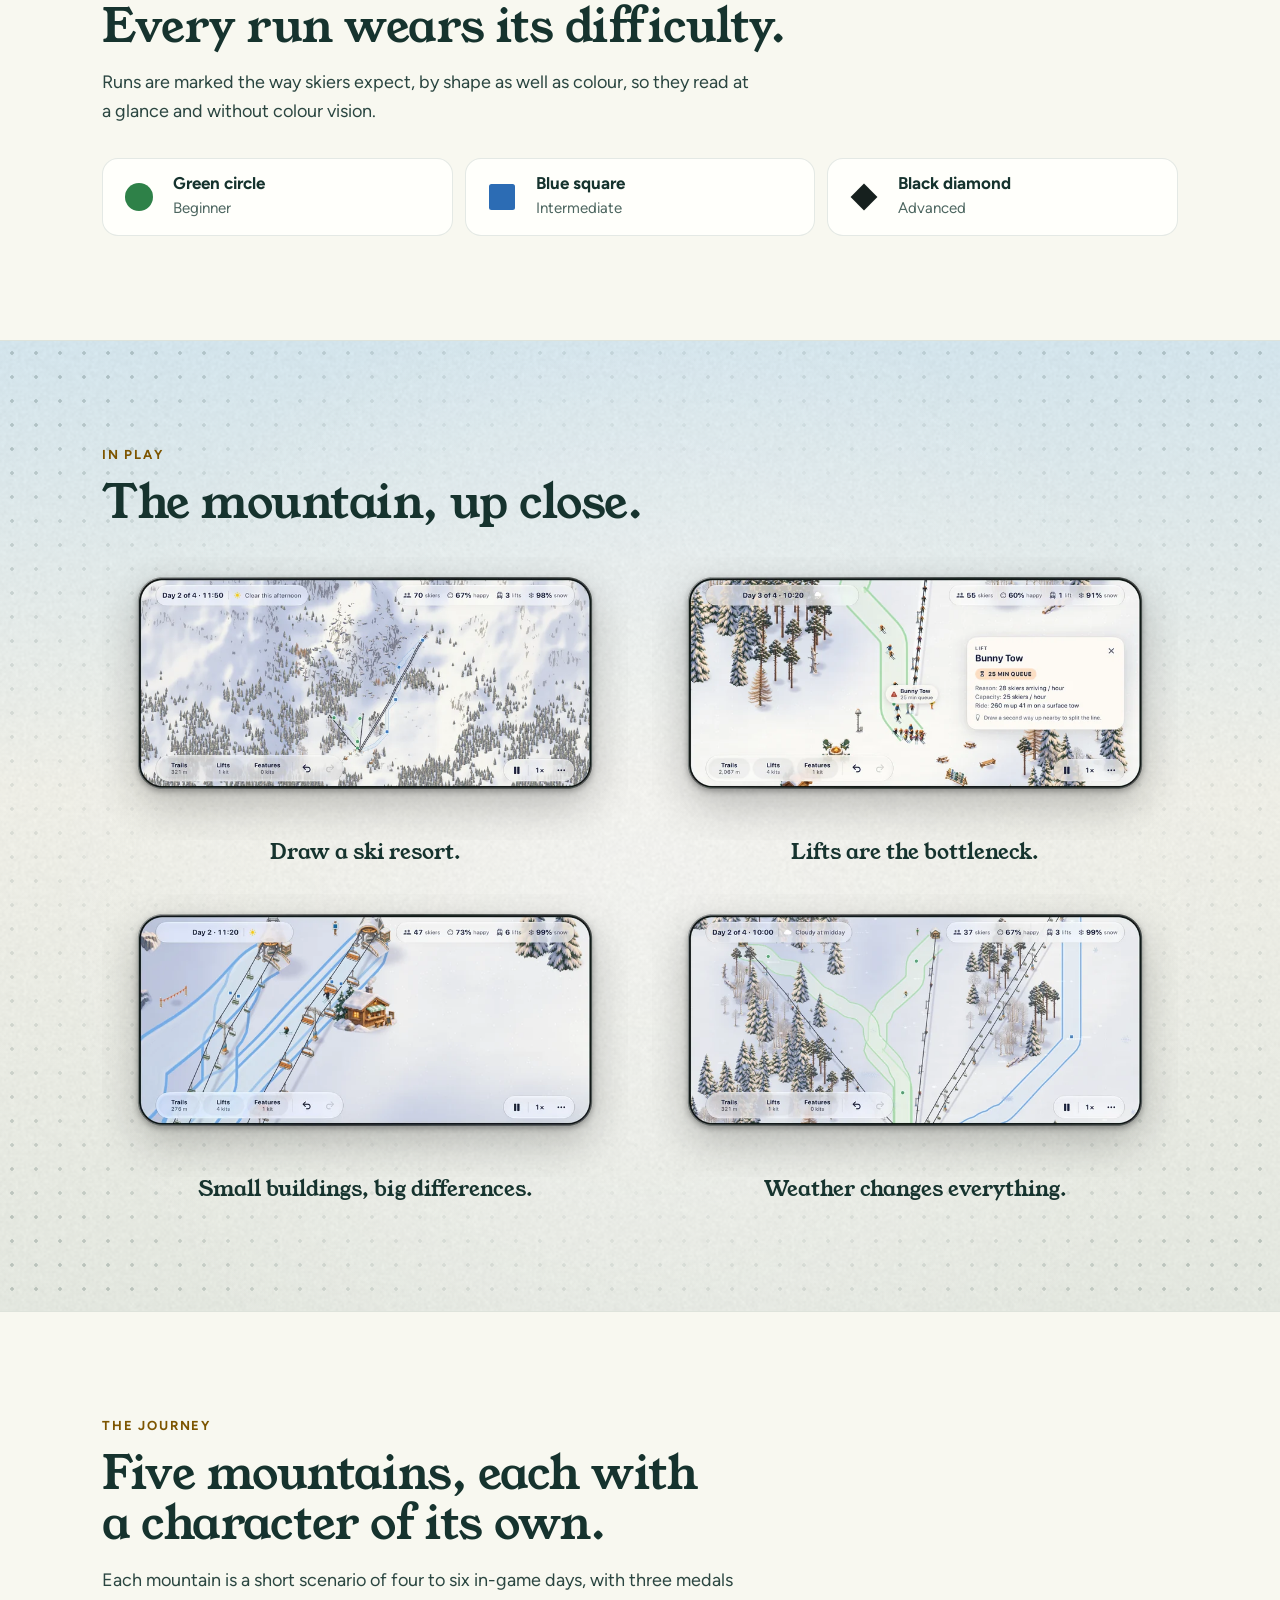
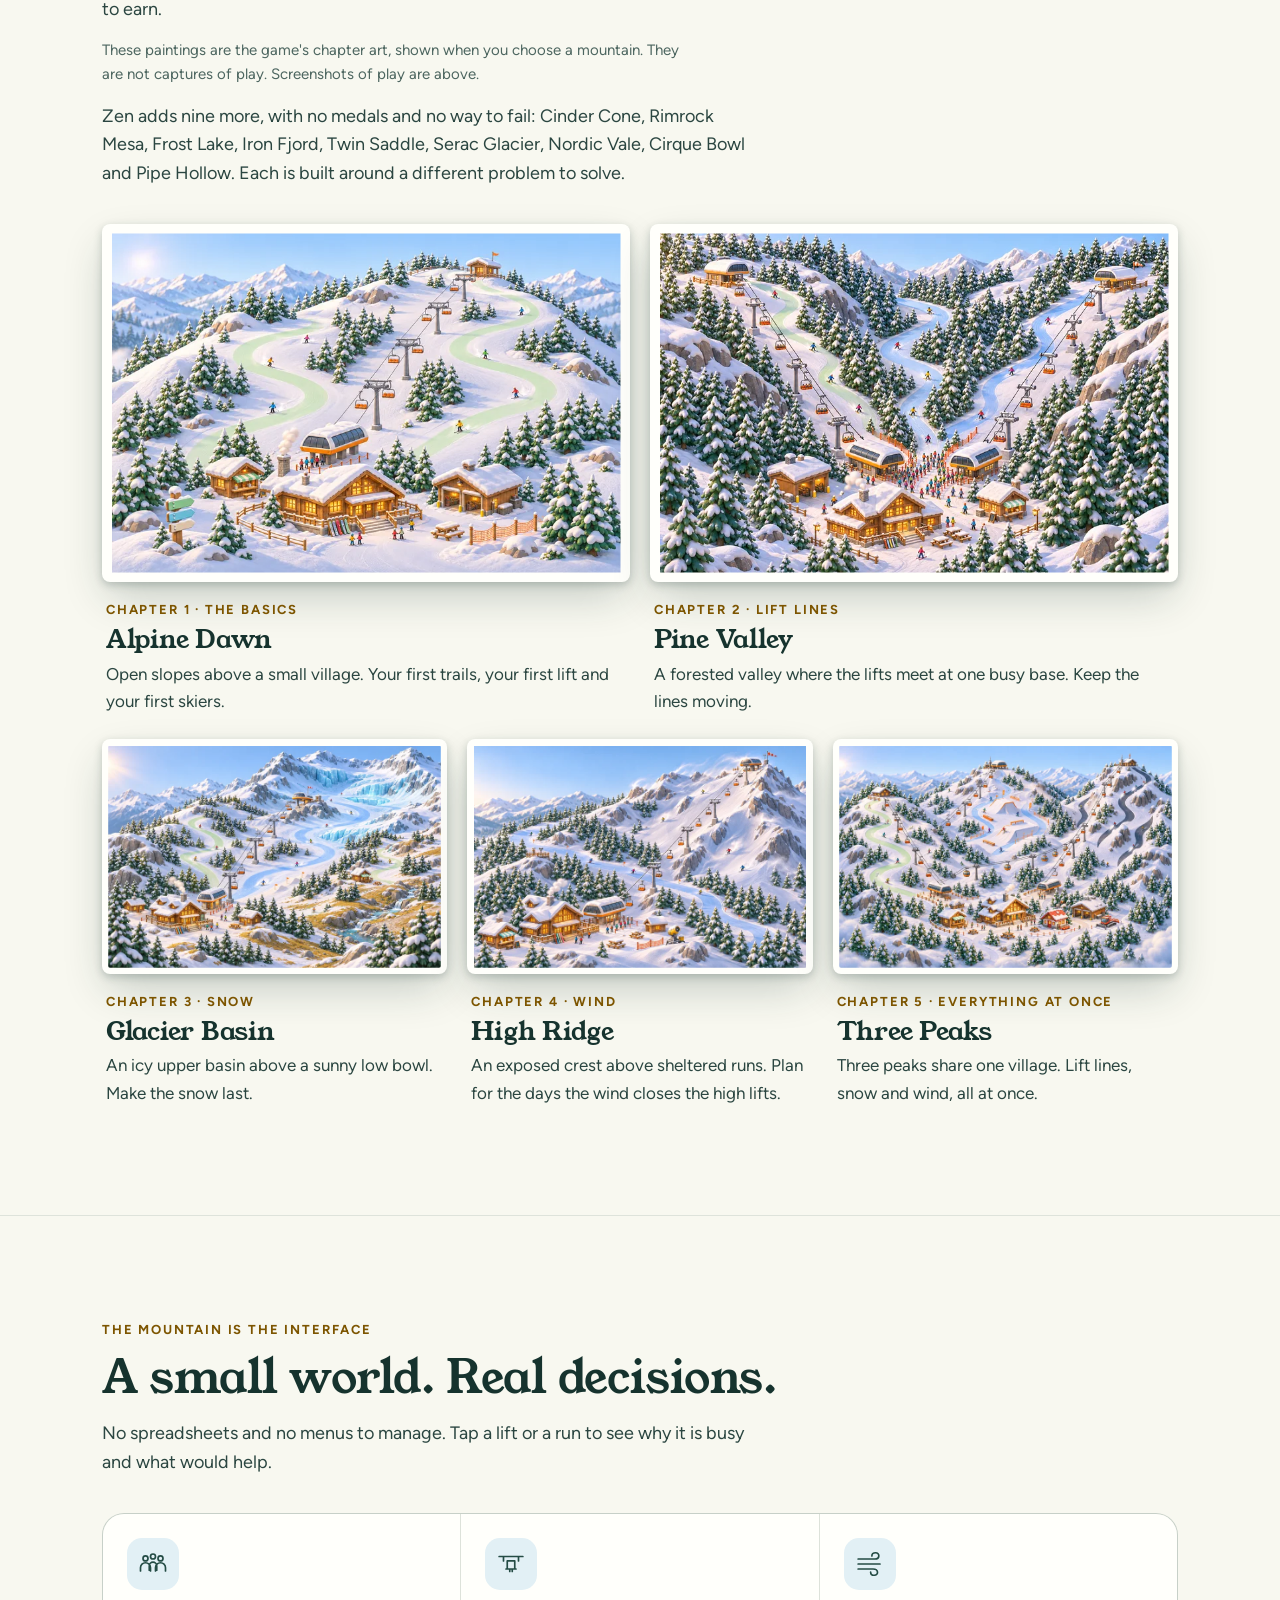
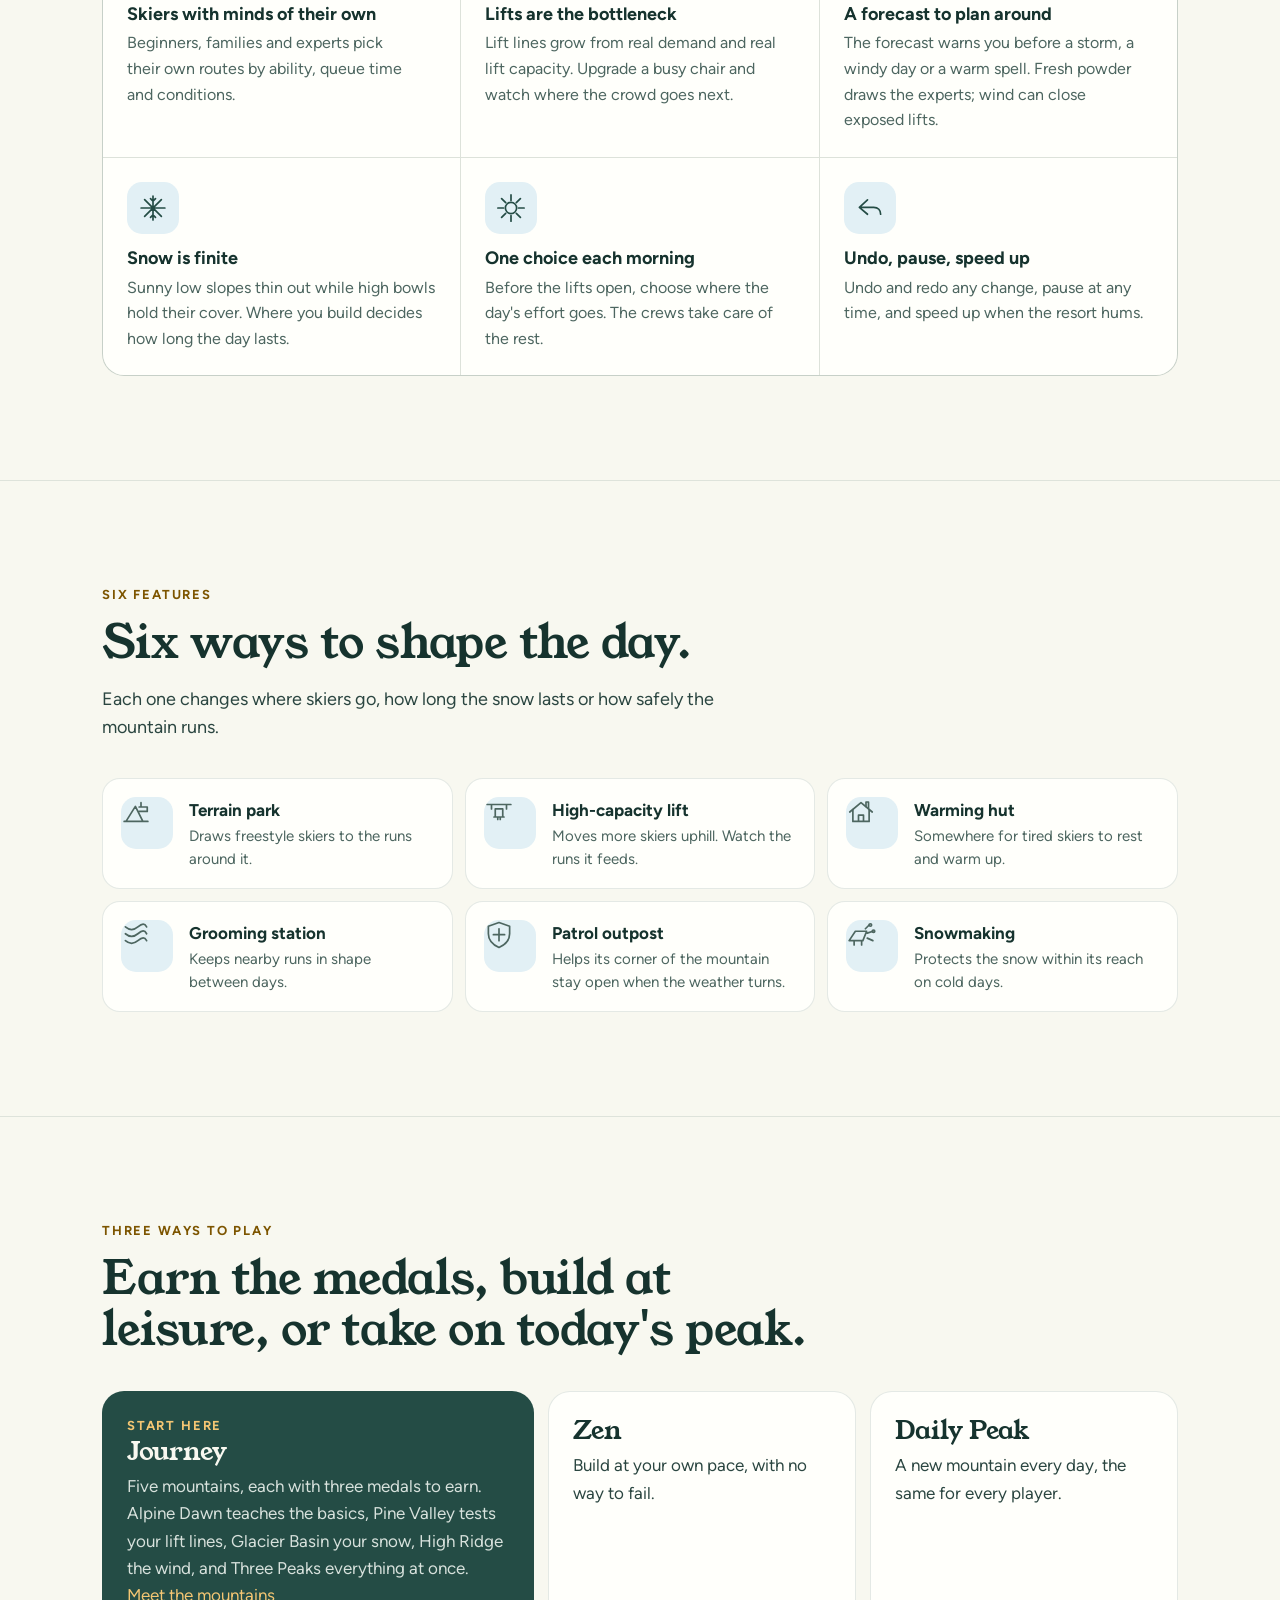
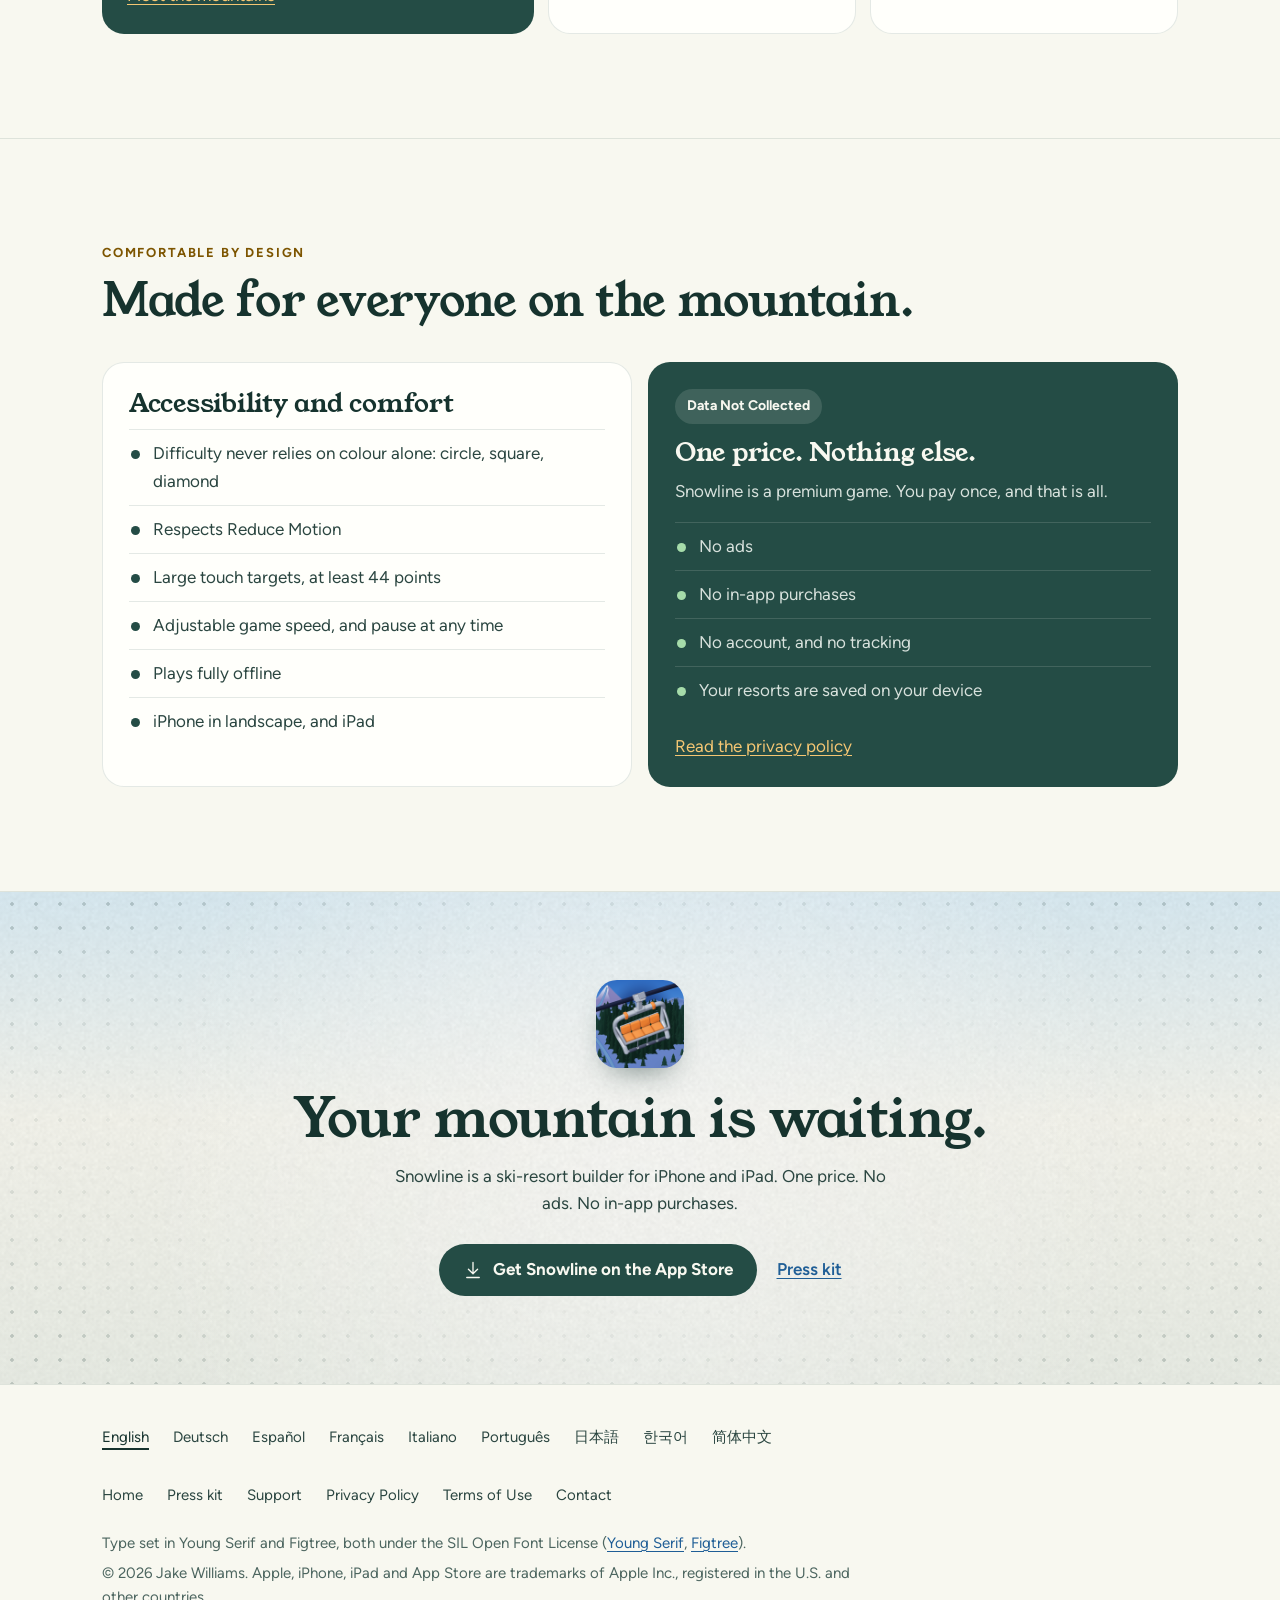
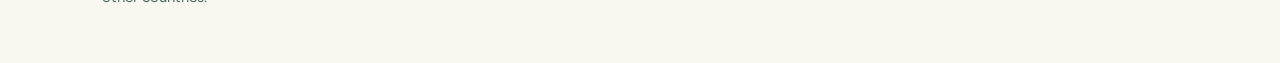
==== commit 2052ae53: "Name the nine Zen mountains on every page The Journey section is still five chapters with medals, an" ====
--- a/index.html
+++ b/index.html
@@ -177,6 +177,7 @@
     <h2 id="mountains-title">Five mountains, each with a character of its own.</h2>
     <p class="intro">Each mountain is a short scenario of four to six in-game days, with three medals to earn.</p>
     <p class="note">These paintings are the game's chapter art, shown when you choose a mountain. They are not captures of play. Screenshots of play are above.</p>
+    <!-- new-mountains:start --><p class="intro">Zen adds nine more, with no medals and no way to fail: Cinder Cone, Rimrock Mesa, Frost Lake, Iron Fjord, Twin Saddle, Serac Glacier, Nordic Vale, Cirque Bowl and Pipe Hollow. Each is built around a different problem to solve.</p><!-- new-mountains:end -->
     <ul class="peaks">
       <li class="peak">
         <img class="print" src="assets/img/art/alpine-dawn-768.webp" srcset="assets/img/art/alpine-dawn-768.webp 768w, assets/img/art/alpine-dawn-1536.webp 1536w" sizes="(min-width: 720px) 50vw, 100vw" width="1536" height="1024" loading="lazy" alt="A painted miniature mountain at morning: a timber lodge and lift station in a snowy village, a chairlift climbing between evergreens, and pale green runs winding down to the base.">
